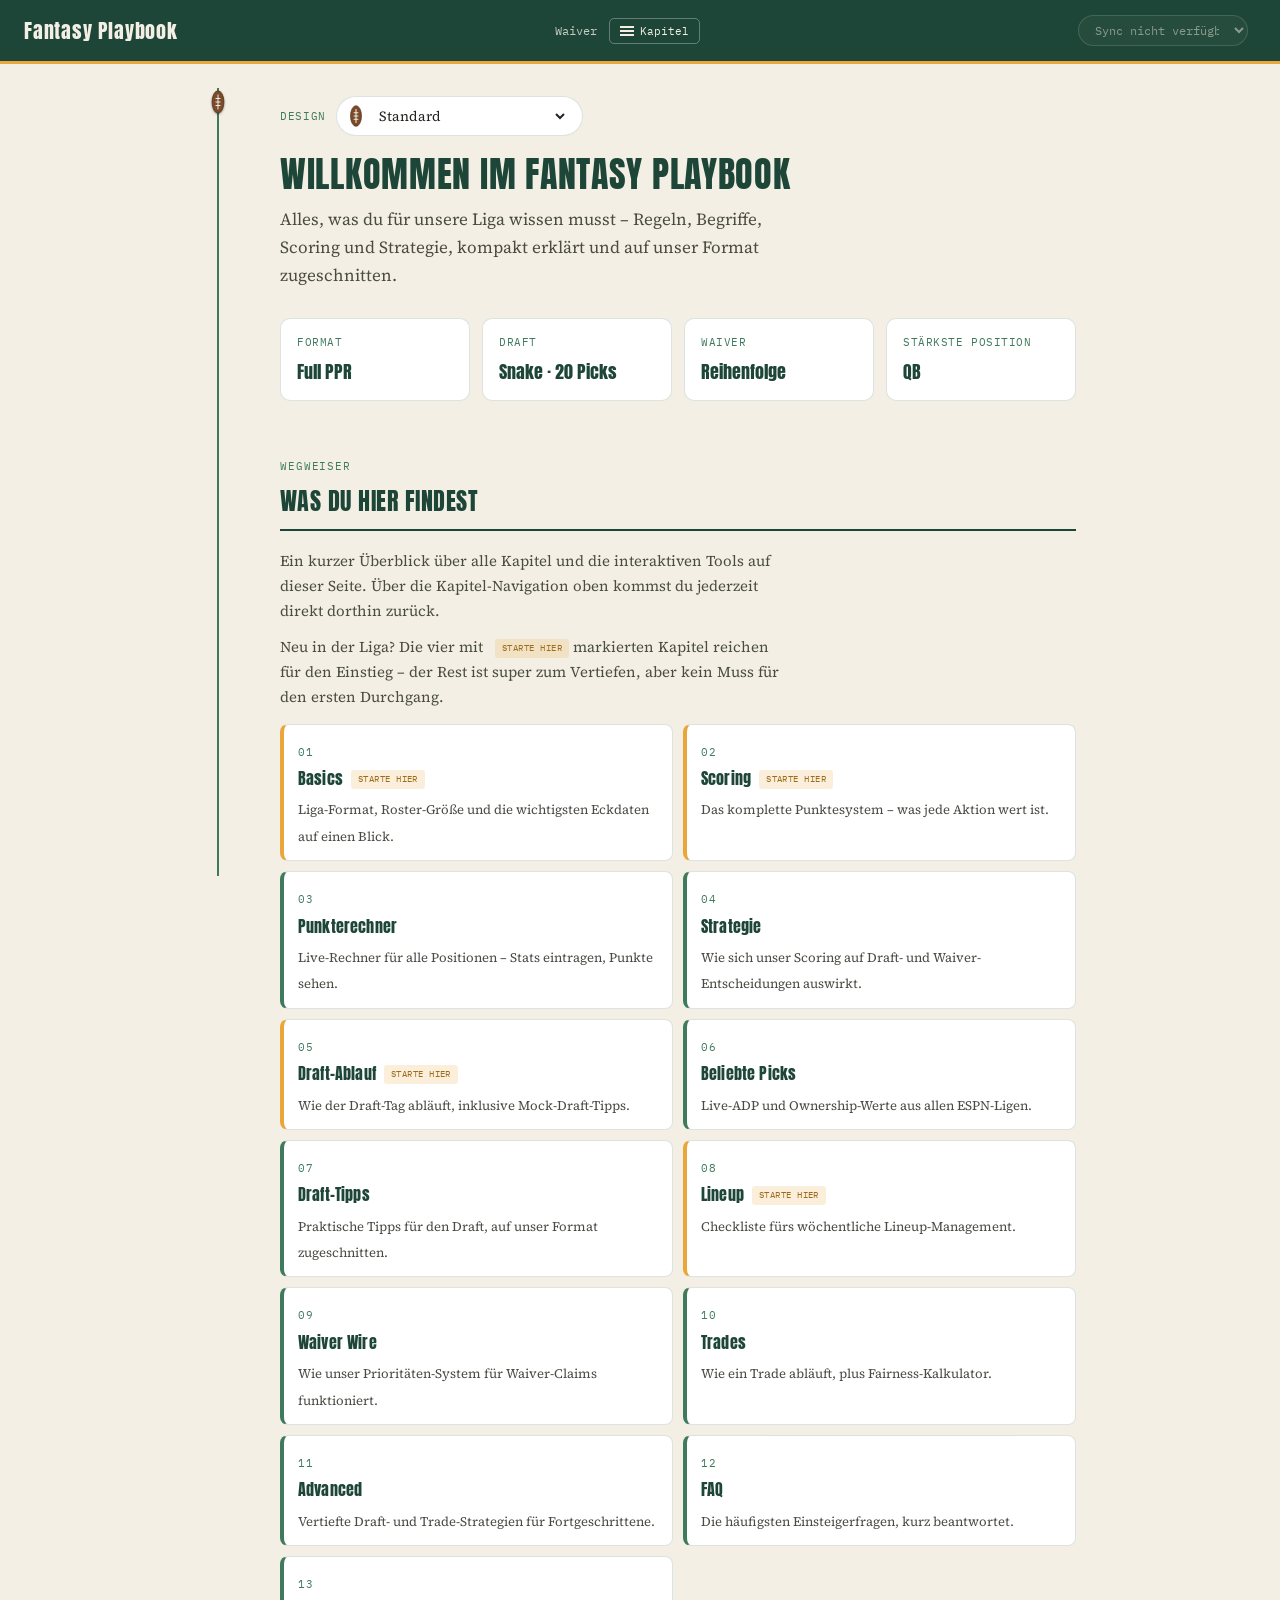
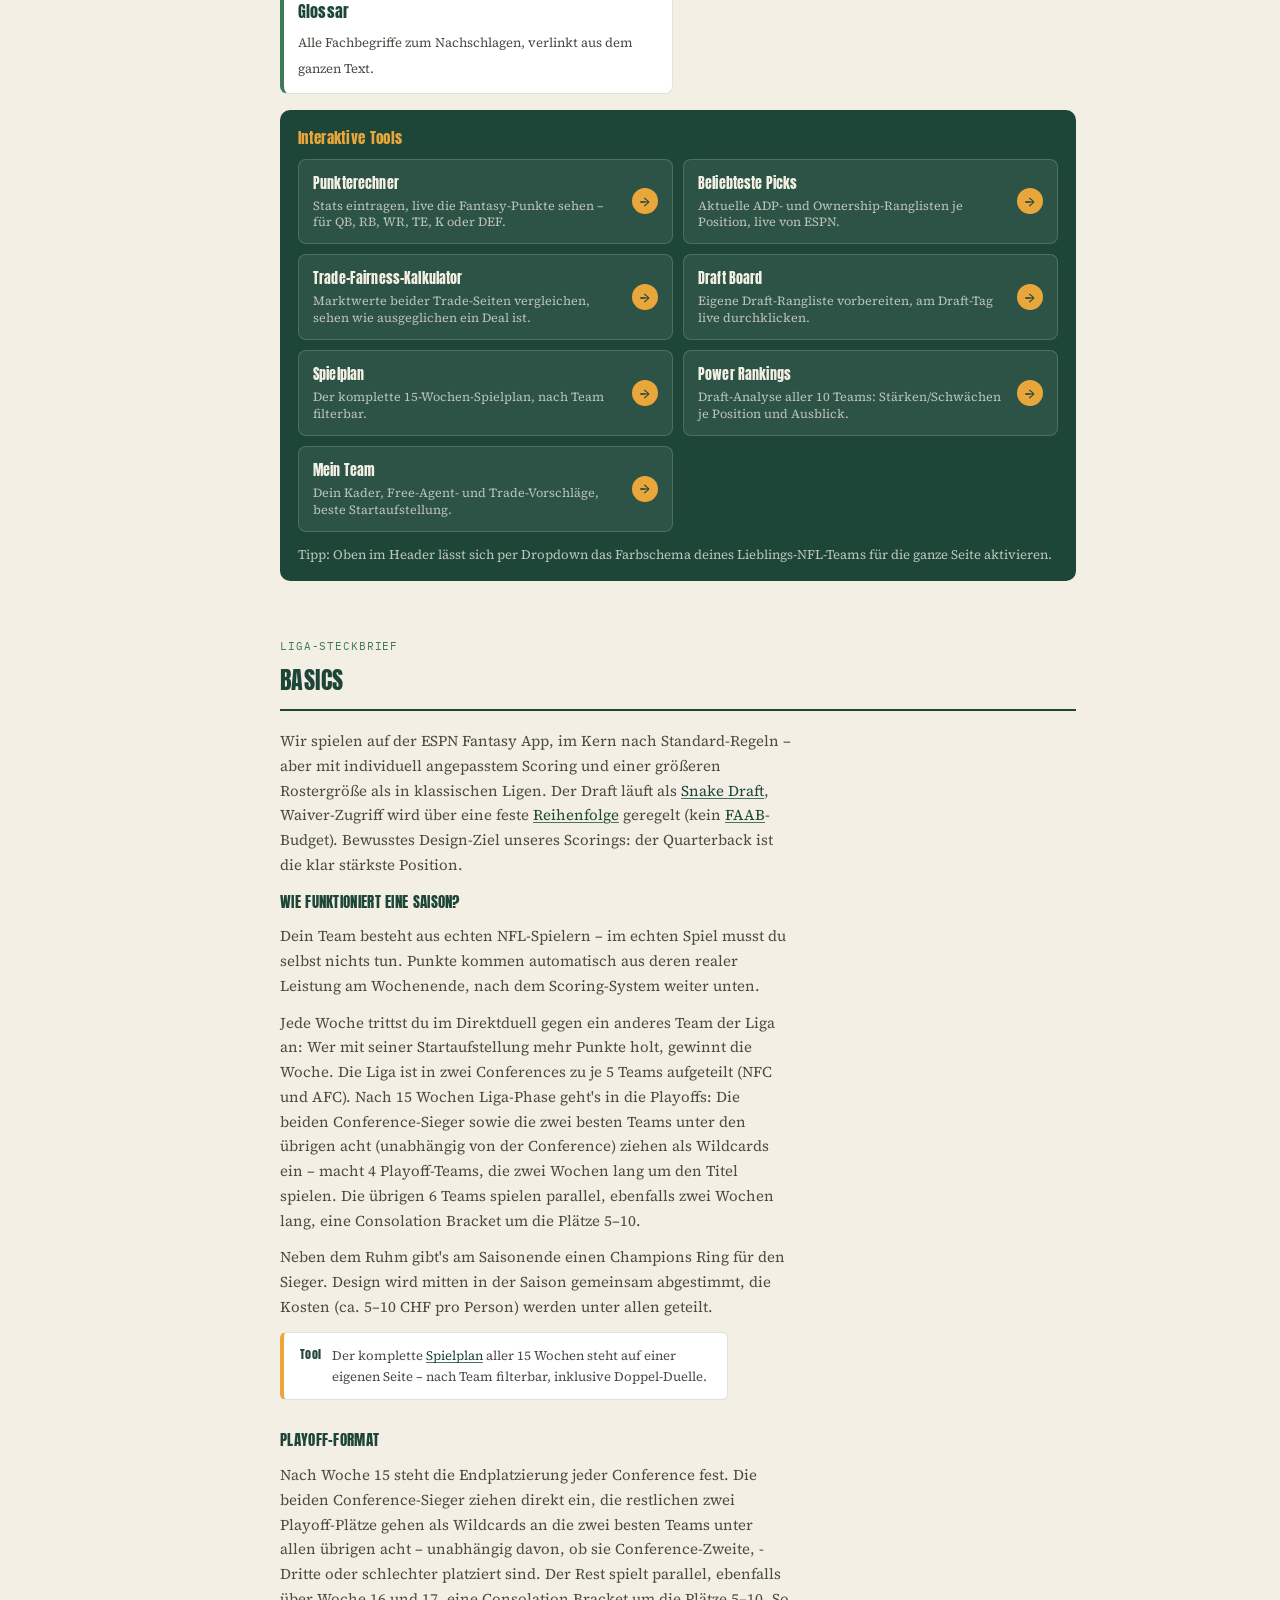
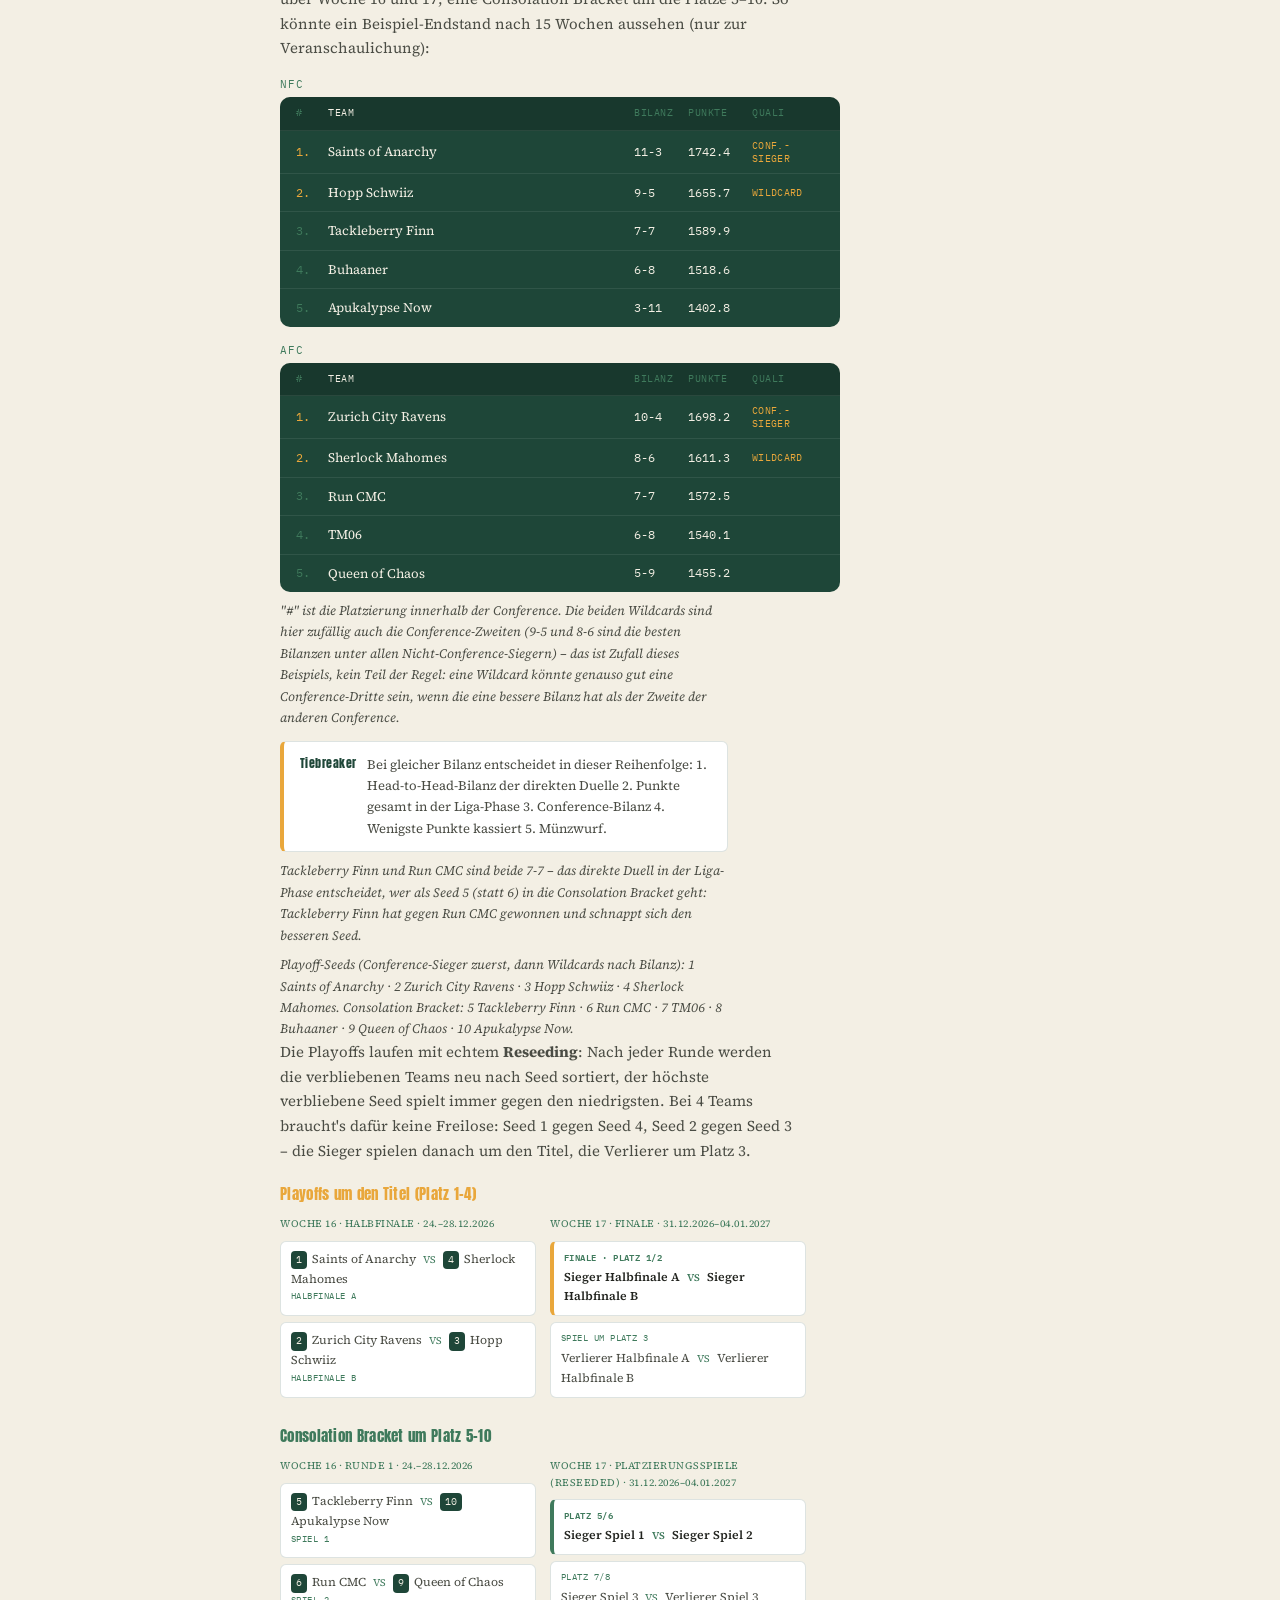
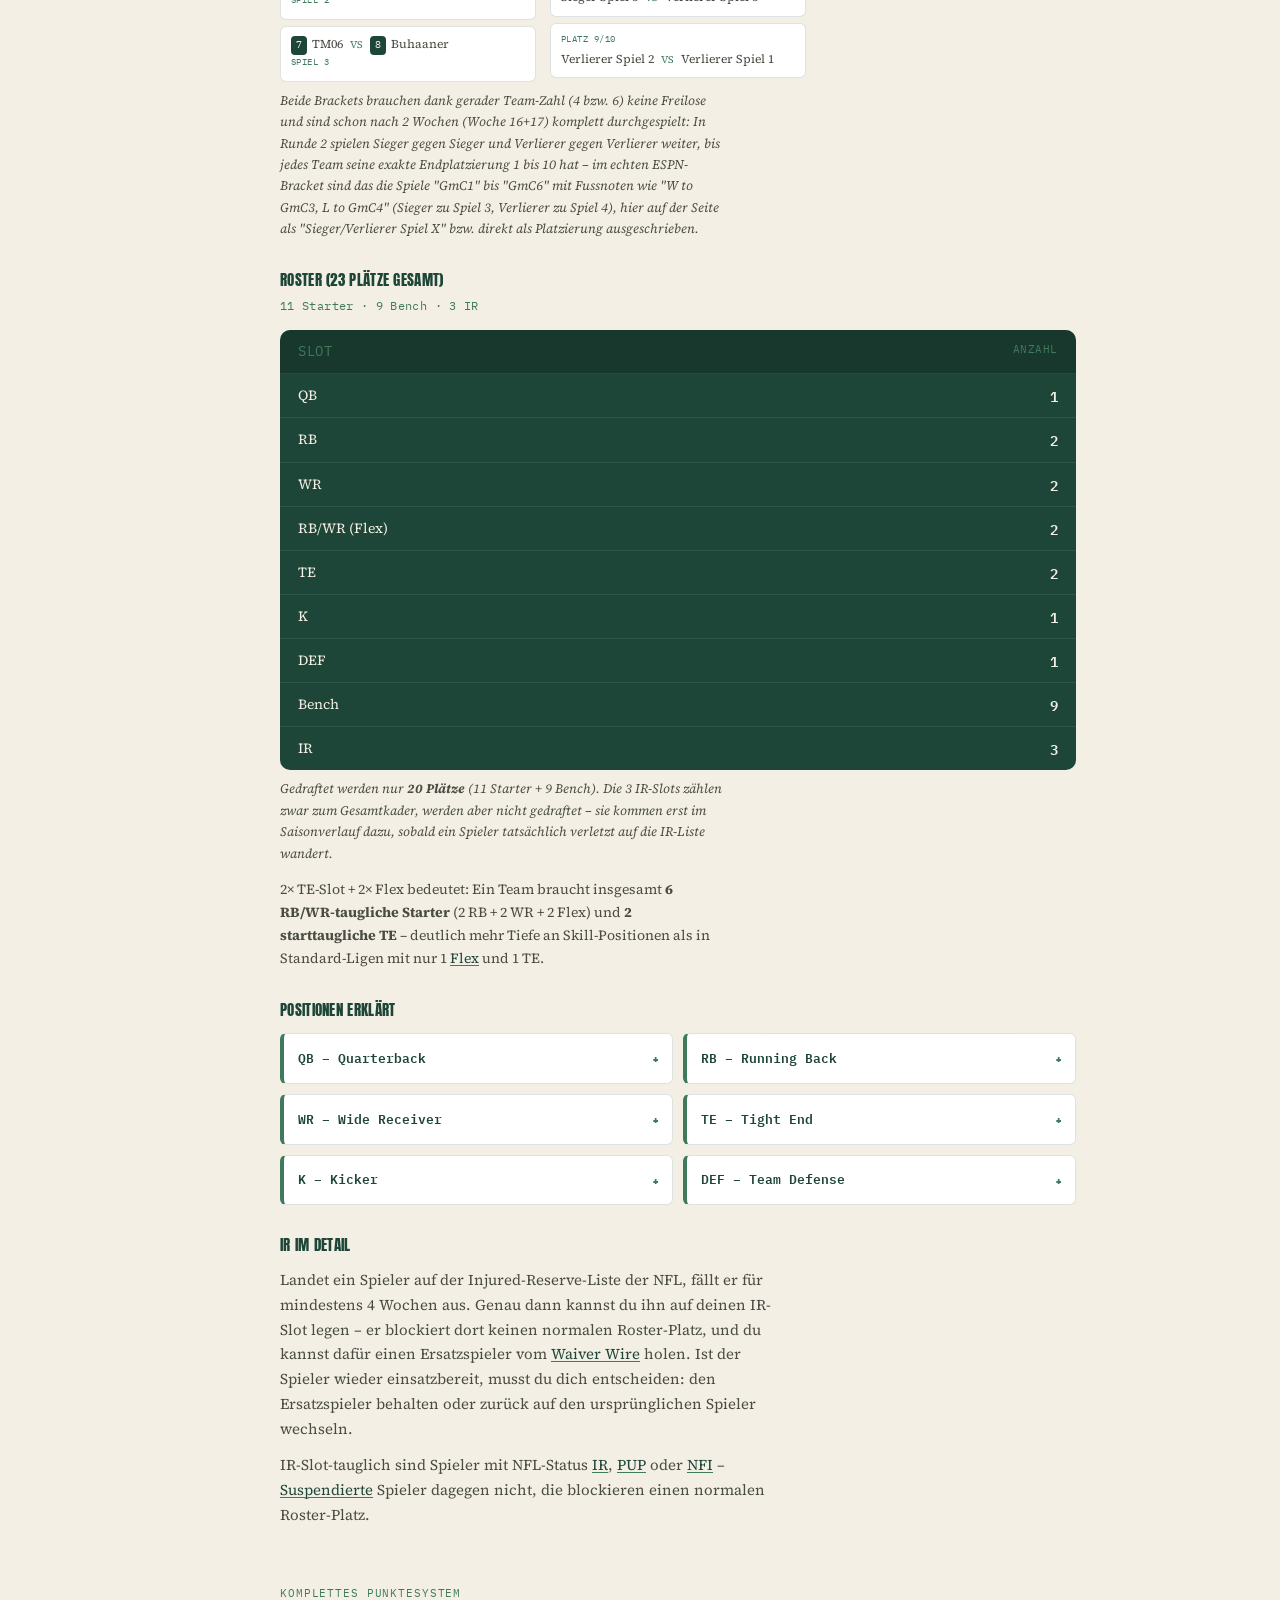
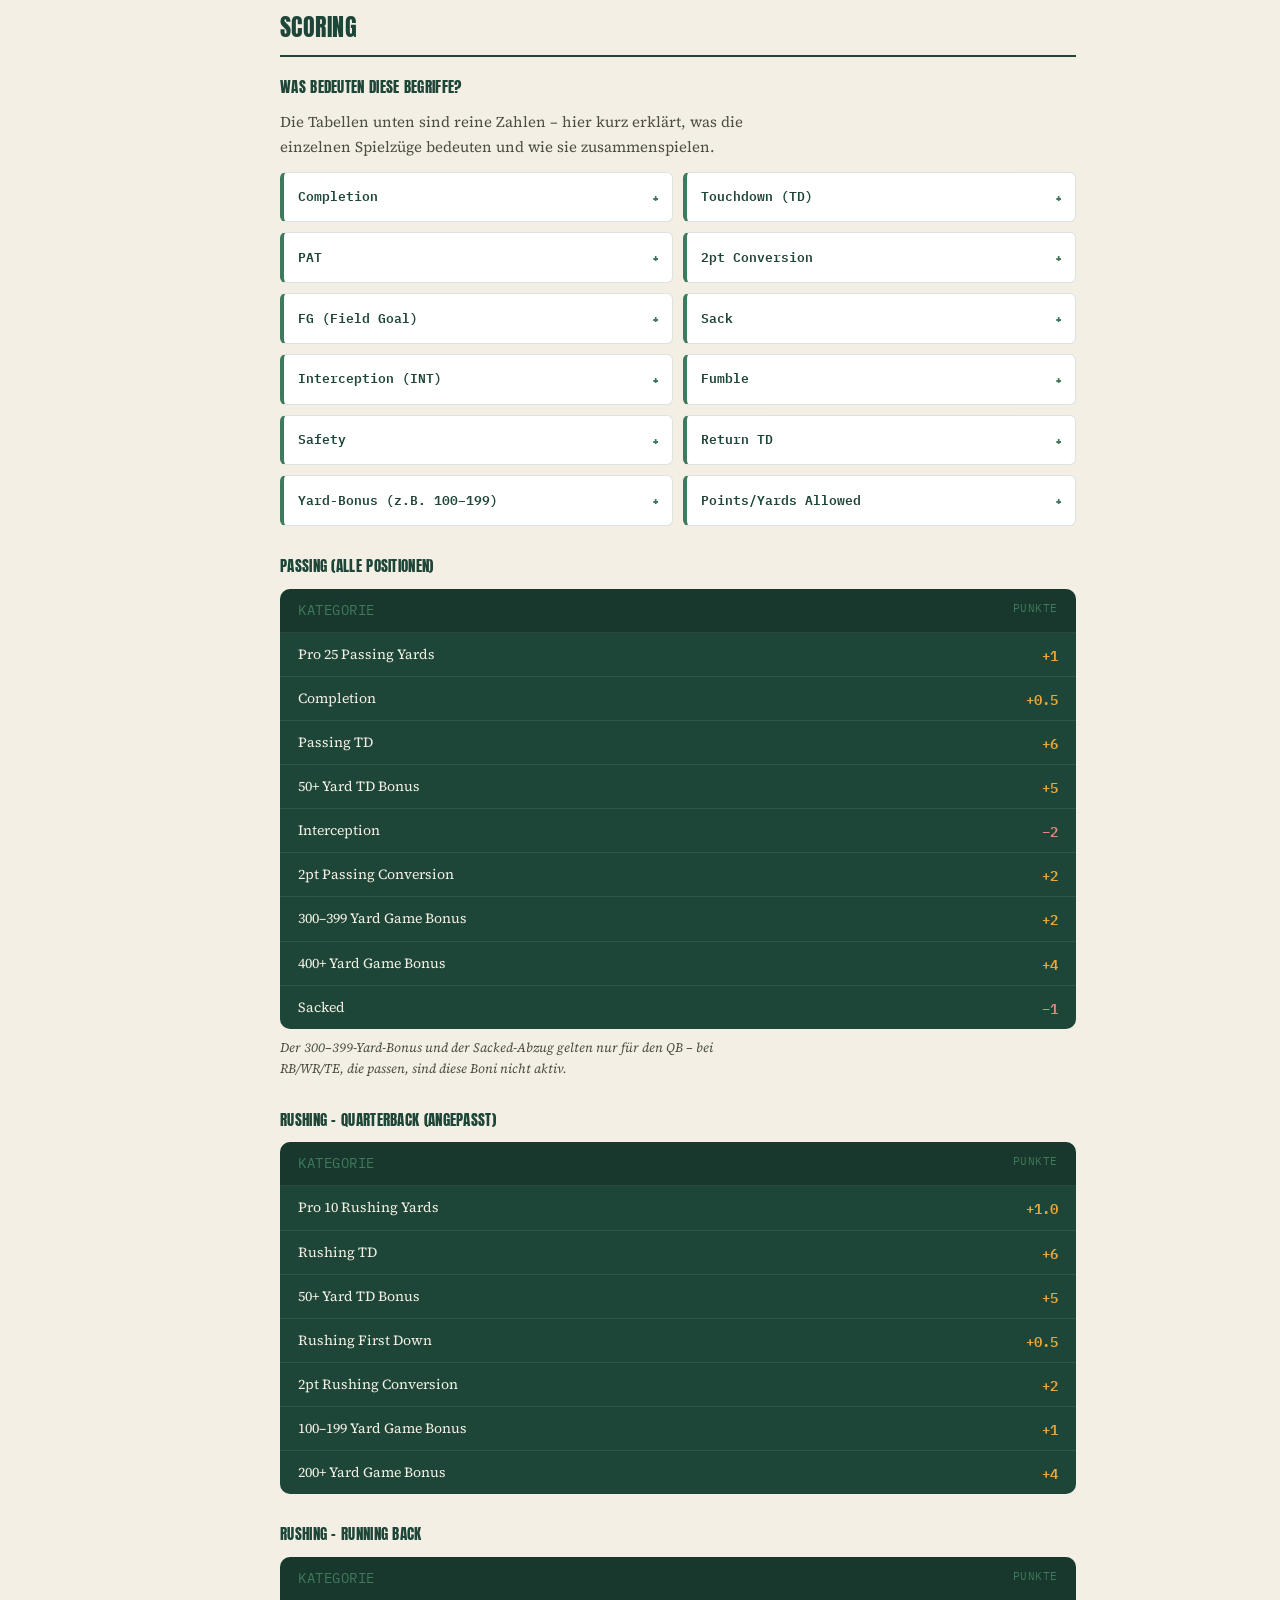
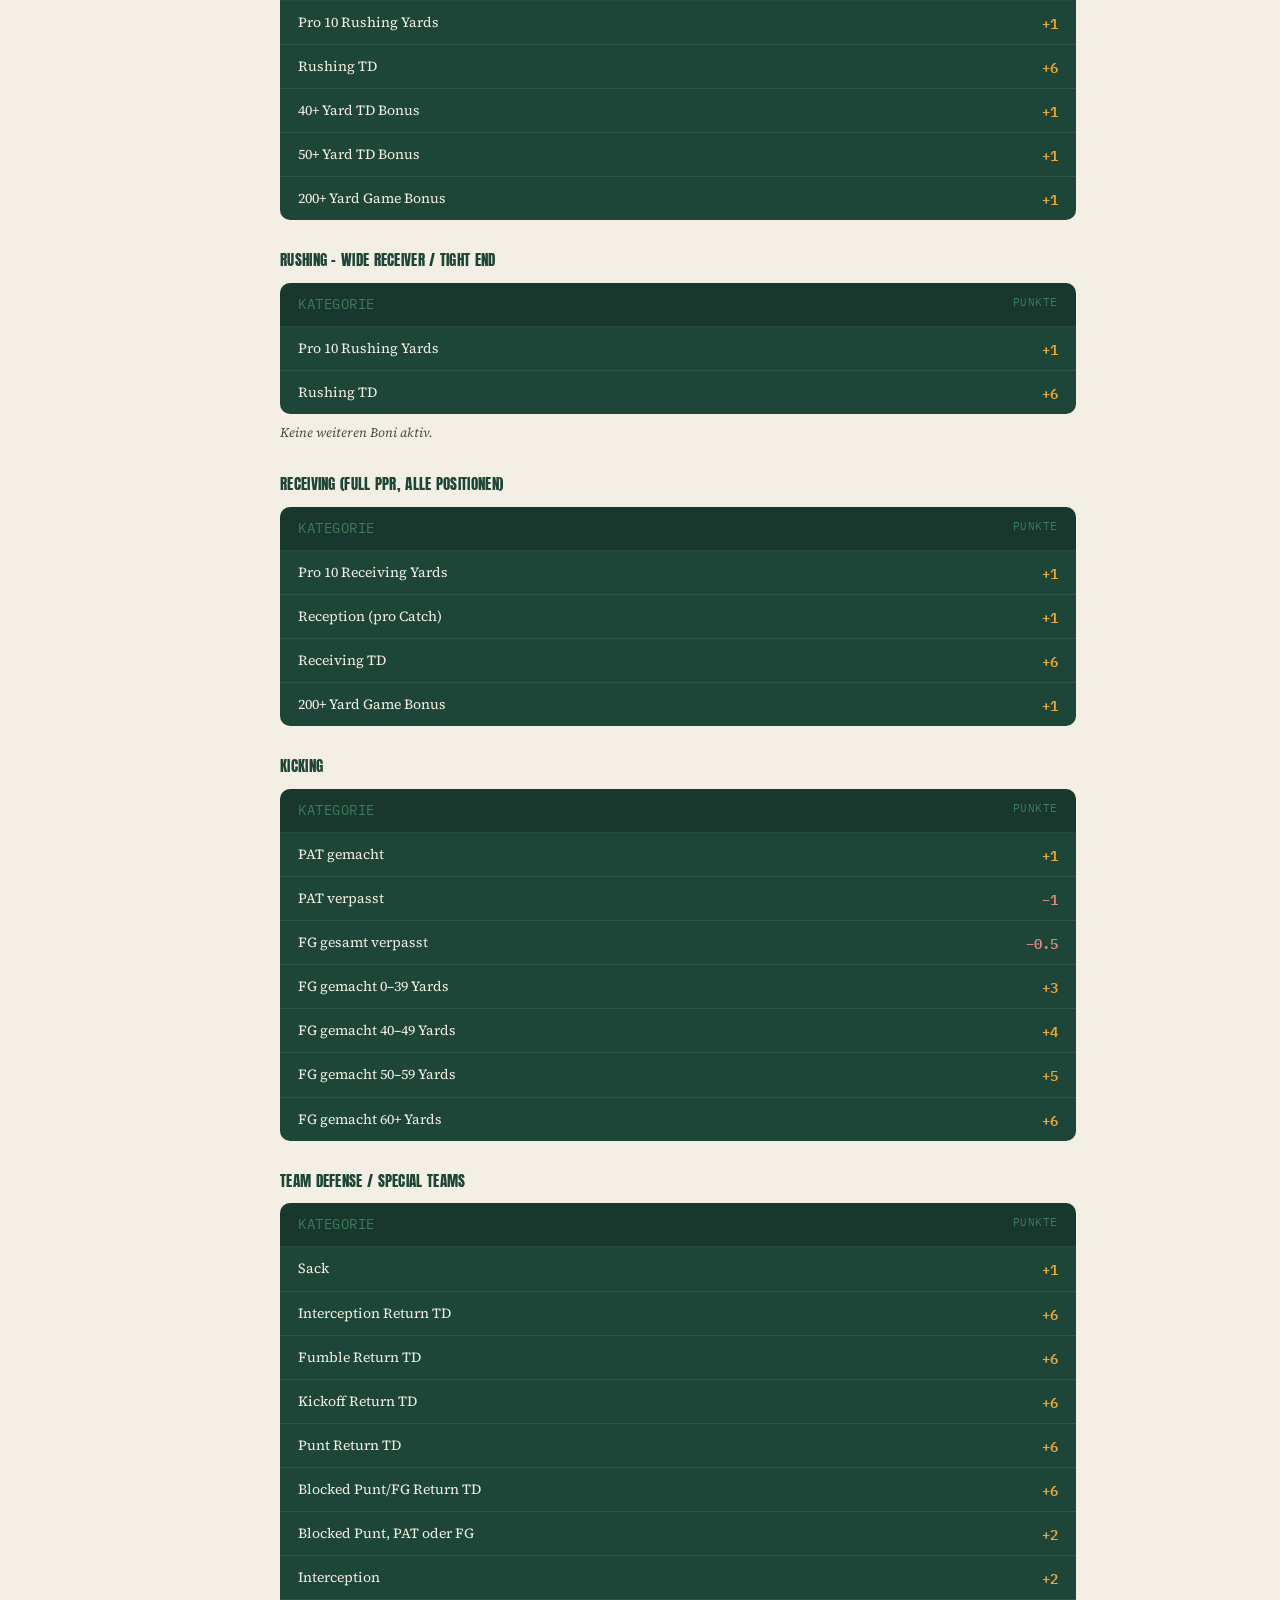
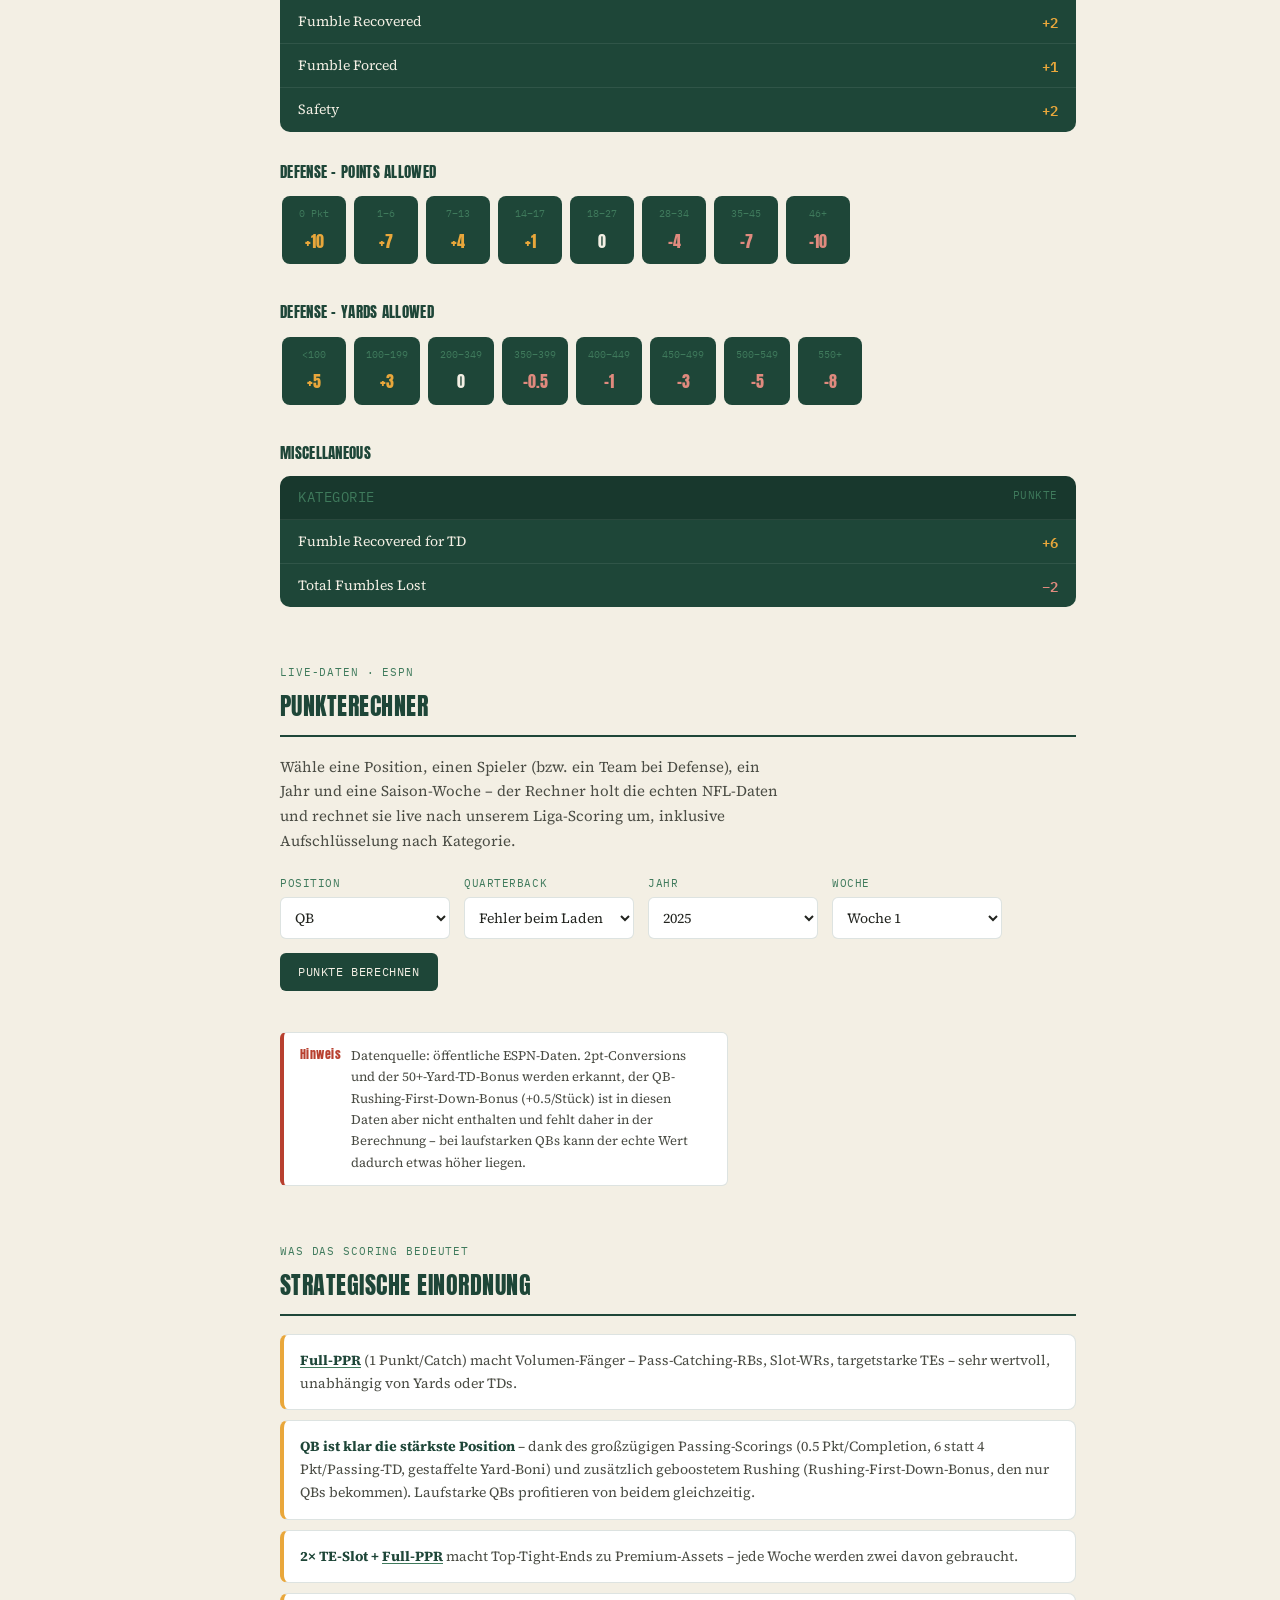
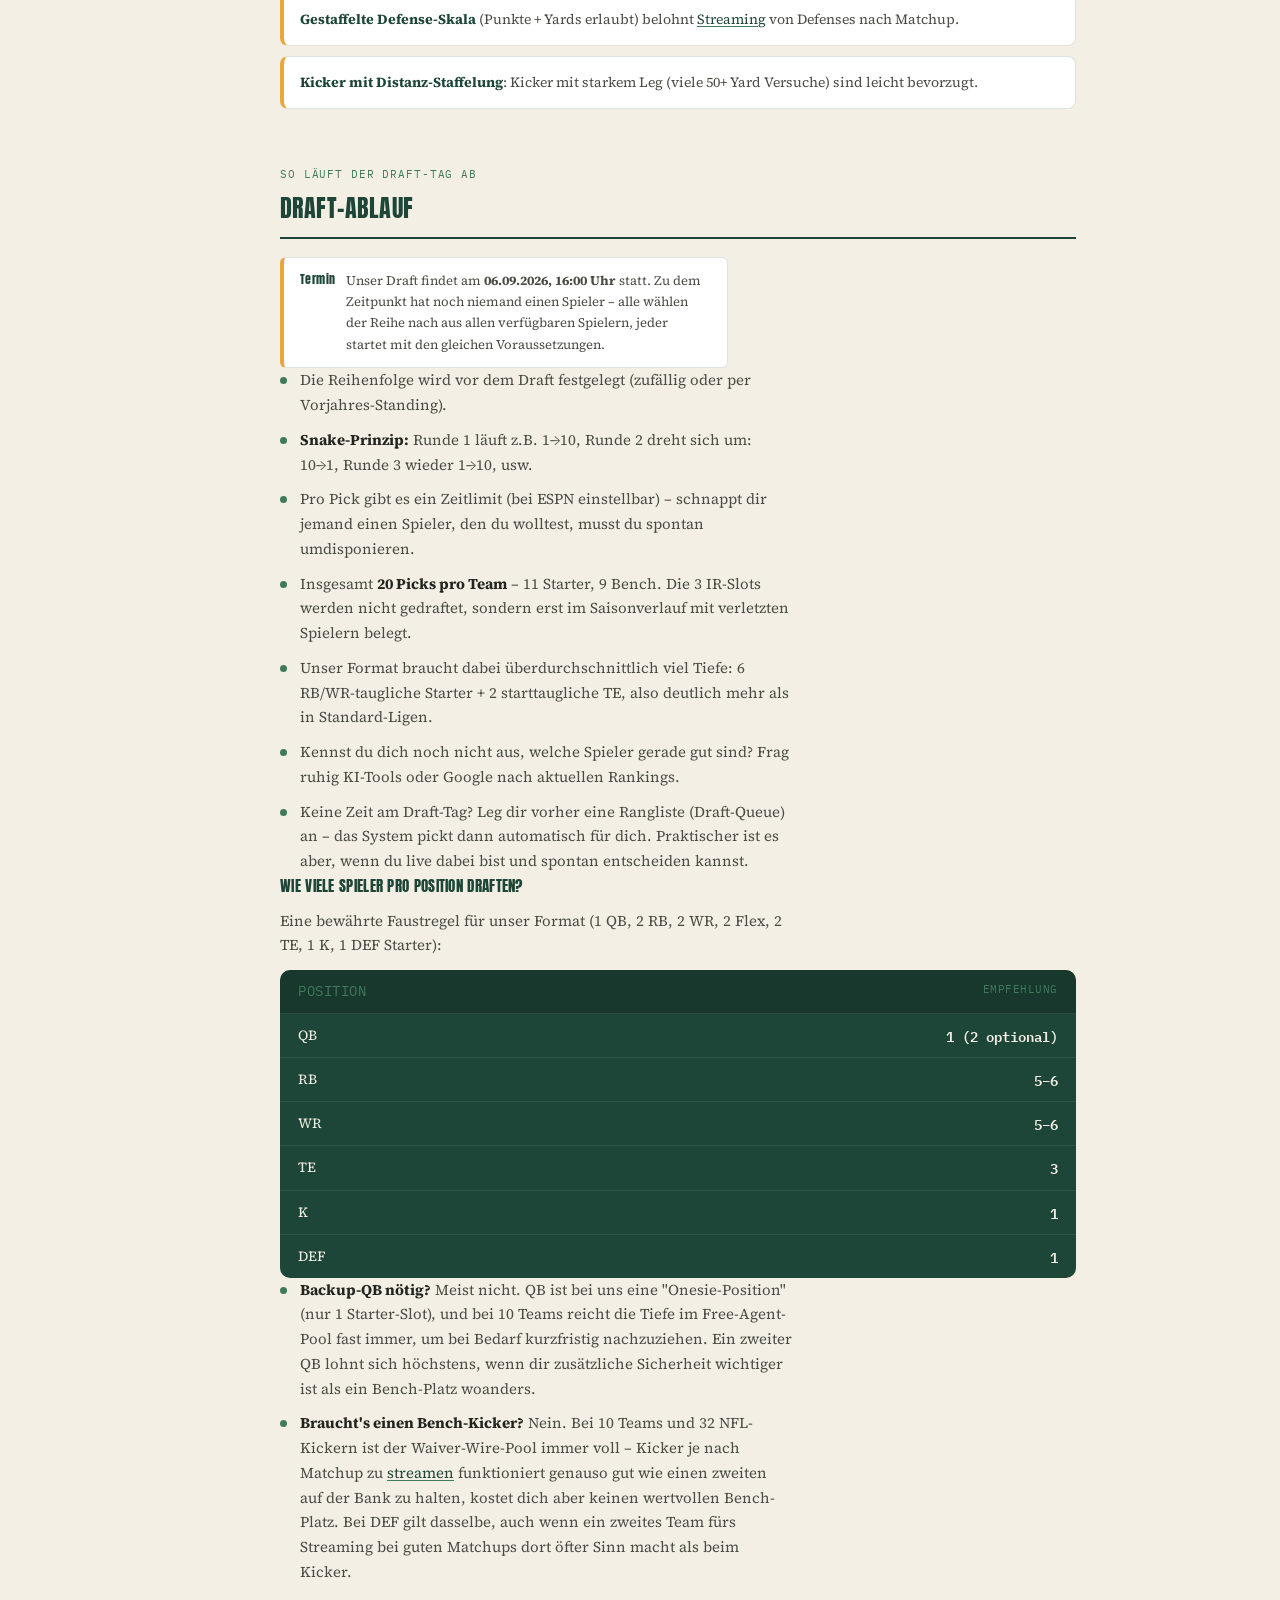
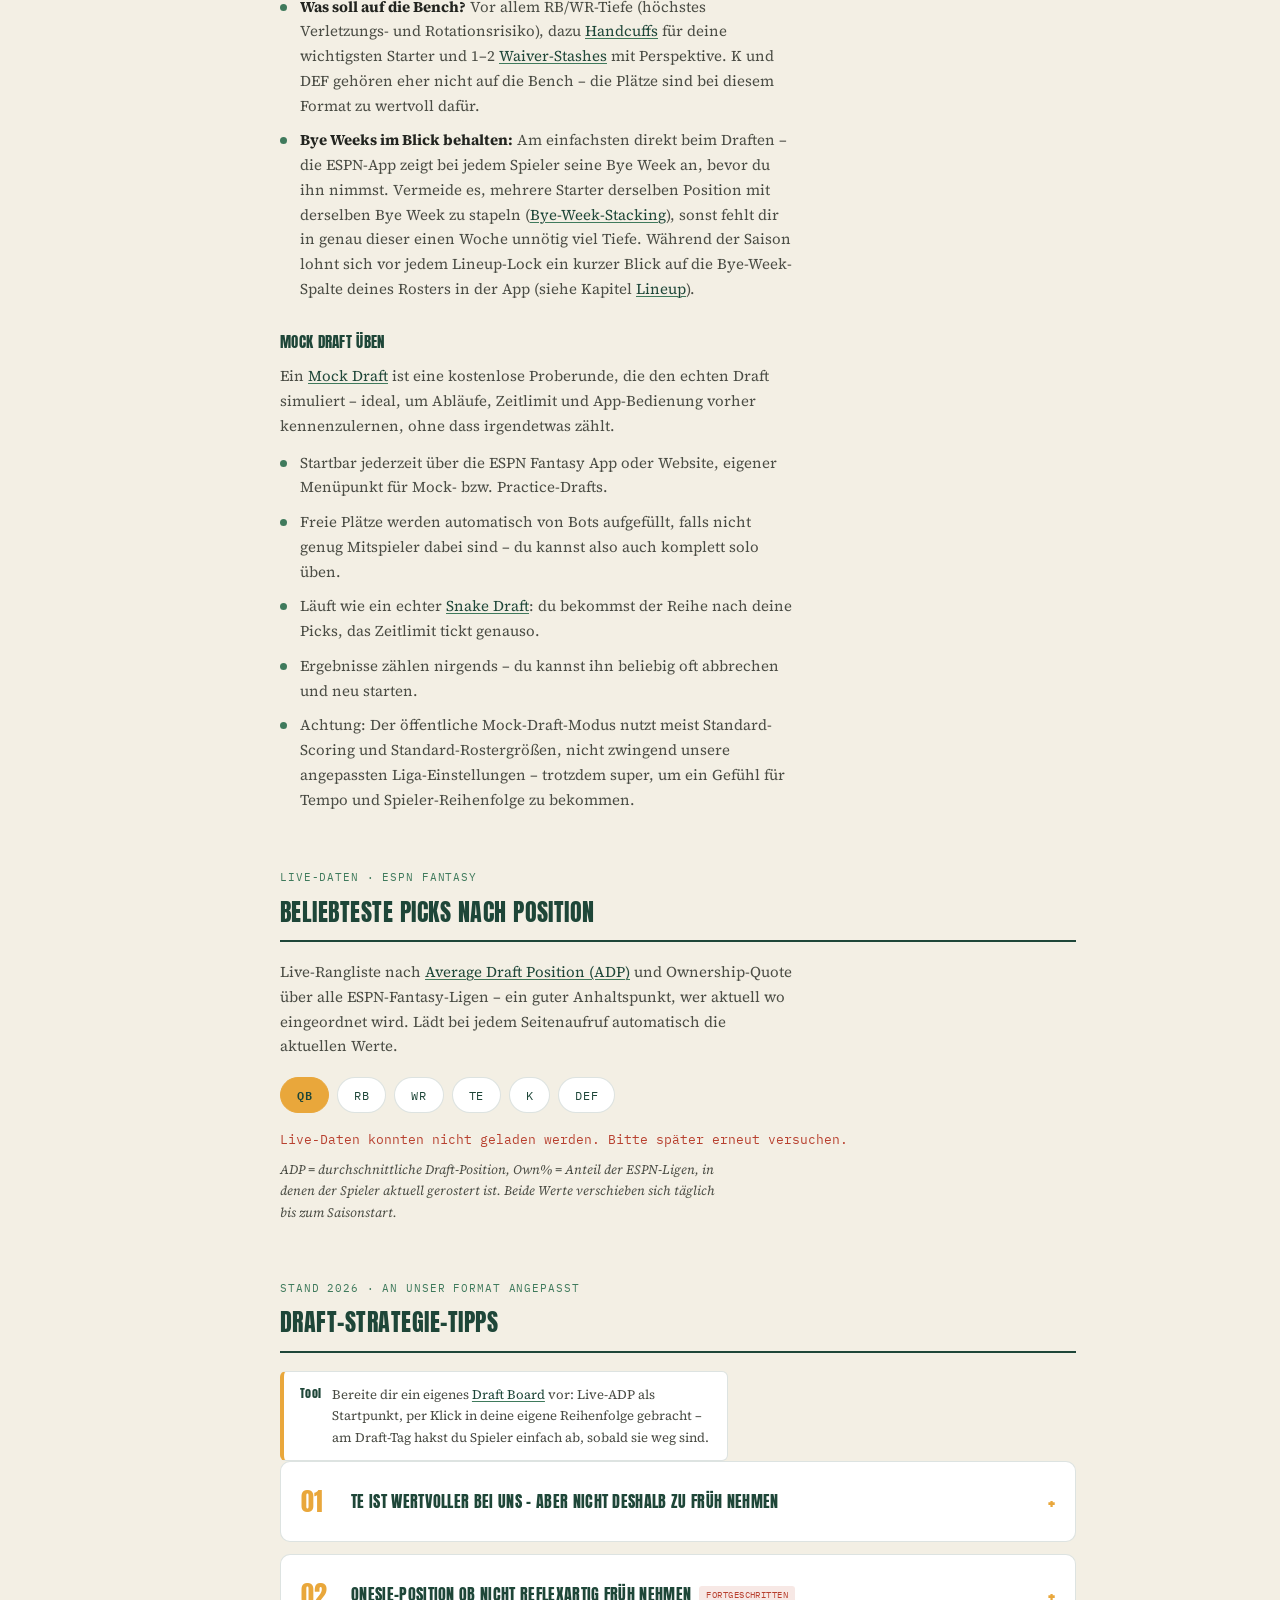
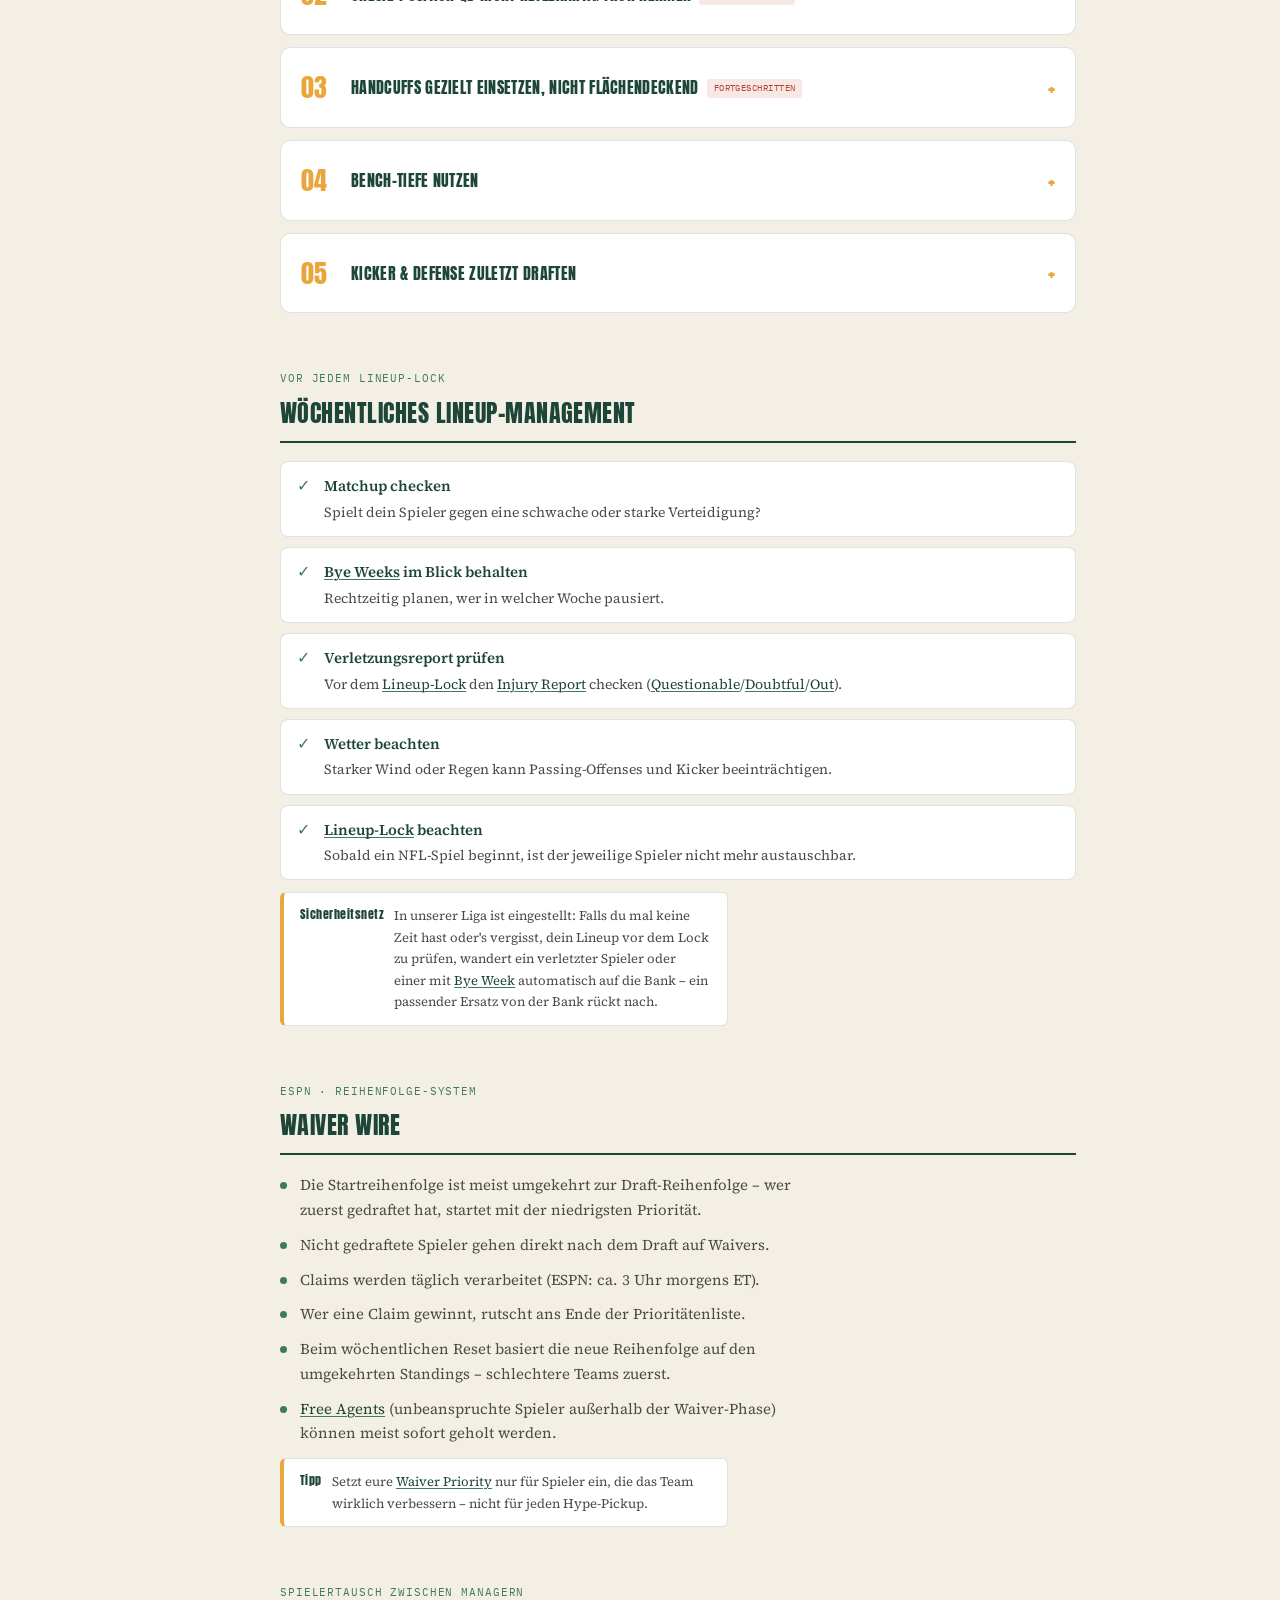
==== index.html @ bf7b509a "Cache-Busting für theme.css/shared.js + Kapitel-Header-Umbruch auf der Startseite gefixt 1. Cache-Bu" ====
<!DOCTYPE html>
<html lang="de">
<head>
<meta charset="UTF-8">
<meta name="viewport" content="width=device-width, initial-scale=1.0">
<title>Fantasy Playbook</title>
<meta name="description" content="FAQ &amp; Strategie-Guide für unsere ESPN NFL Fantasy Football Liga.">
<meta property="og:type" content="website">
<meta property="og:url" content="https://radosantar.github.io/draft-room/">
<meta property="og:title" content="Fantasy Playbook">
<meta property="og:description" content="Alles für unsere ESPN Fantasy Football Liga – Regeln, Scoring, Strategie &amp; Live-Tools, kompakt erklärt.">
<meta property="og:image" content="https://radosantar.github.io/draft-room/og-image.png">
<meta property="og:image:width" content="1200">
<meta property="og:image:height" content="630">
<meta name="twitter:card" content="summary_large_image">
<meta name="twitter:title" content="Fantasy Playbook">
<meta name="twitter:description" content="Alles für unsere ESPN Fantasy Football Liga – Regeln, Scoring, Strategie &amp; Live-Tools, kompakt erklärt.">
<meta name="twitter:image" content="https://radosantar.github.io/draft-room/og-image.png">
<link rel="icon" type="image/svg+xml" href="data:image/svg+xml,%3Csvg xmlns='http://www.w3.org/2000/svg' viewBox='0 0 24 34'%3E%3Cellipse cx='12' cy='17' rx='8.5' ry='16' fill='%237A4A2B' stroke='%234E2E19' stroke-width='1'/%3E%3Cline x1='12' y1='7' x2='12' y2='27' stroke='%23F3EFE4' stroke-width='1.6' stroke-linecap='round'/%3E%3Cline x1='9' y1='12' x2='15' y2='12' stroke='%23F3EFE4' stroke-width='1.6' stroke-linecap='round'/%3E%3Cline x1='9' y1='17' x2='15' y2='17' stroke='%23F3EFE4' stroke-width='1.6' stroke-linecap='round'/%3E%3Cline x1='9' y1='22' x2='15' y2='22' stroke='%23F3EFE4' stroke-width='1.6' stroke-linecap='round'/%3E%3C/svg%3E">
<link rel="manifest" href="manifest.json">
<meta name="theme-color" content="#1E4638">
<link rel="apple-touch-icon" href="icons/apple-touch-icon.png">
<meta name="apple-mobile-web-app-capable" content="yes">
<meta name="apple-mobile-web-app-status-bar-style" content="black-translucent">
<meta name="apple-mobile-web-app-title" content="Fantasy Playbook">
<link rel="preconnect" href="https://fonts.googleapis.com">
<link rel="preconnect" href="https://fonts.gstatic.com" crossorigin>
<link href="https://fonts.googleapis.com/css2?family=Anton&family=Source+Serif+4:opsz,wght@8..60,400;8..60,600;8..60,700&family=IBM+Plex+Mono:wght@500;600&display=swap" rel="stylesheet">
<link rel="stylesheet" href="theme.css?v=20260915">
<script src="https://cdn.jsdelivr.net/npm/@supabase/supabase-js@2"></script>
<script src="sync.js"></script>
<script src="shared.js?v=20260915"></script>
<script data-goatcounter="https://radosantar.goatcounter.com/count" async src="//gc.zgo.at/count.js"></script>
<style>
  *{box-sizing:border-box;margin:0;padding:0;}
  html{scroll-behavior:smooth;}
  body{
    background:var(--chalk);
    color:var(--ink);
    font-family:'Source Serif 4', Georgia, serif;
    line-height:1.65;
    transition:background-color .3s ease, color .3s ease;
  }
  h1,h2,h3,.display{
    font-family:'Anton', sans-serif;
    font-weight:400;
    letter-spacing:0.02em;
    text-transform:uppercase;
    color:var(--turf);
    text-wrap:balance;
  }
  .mono{font-family:'IBM Plex Mono', monospace;}
  a{color:inherit;}

  /* Header */
  header.topbar{
    background:var(--turf);
    color:var(--chalk);
    padding:14px 24px;
    display:flex;
    align-items:center;
    justify-content:space-between;
    position:sticky;
    top:0;
    z-index:20;
    border-bottom:3px solid var(--amber);
  }
  header.topbar .title{
    font-family:'Anton', sans-serif;
    font-size:20px;
    letter-spacing:0.04em;
    white-space:nowrap;
  }
  .title-group{
    display:flex;
    align-items:center;
    gap:10px;
  }
  header.topbar .sub{
    font-family:'IBM Plex Mono', monospace;
    font-size:12px;
    color:var(--hash);
    background:rgba(255,255,255,0.06);
    padding:4px 10px;
    border-radius:3px;
  }
  header.topbar .row{
    display:flex;
    flex-wrap:wrap;
    justify-content:space-between;
    align-items:center;
    gap:8px 14px;
    width:100%;
  }
  .chapter-nav{
    display:flex;
    align-items:center;
    gap:12px;
  }
  /* Am Desktop transparent (Kinder verhalten sich wie direkte .row-Kinder, exakt wie vorher) -
     nur am Handy wird daraus ein eigener nowrap-Block, siehe @media unten. */
  .header-top-row{display:contents;}
  .chapter-label{
    font-size:12px;
    color:var(--chalk);
    opacity:.8;
  }
  .menu-btn{
    display:flex;
    align-items:center;
    gap:6px;
    background:none;
    border:1px solid rgba(255,255,255,0.3);
    border-radius:5px;
    color:var(--chalk);
    font-family:'IBM Plex Mono', monospace;
    font-size:11px;
    padding:5px 10px;
    cursor:pointer;
  }
  .menu-btn .bar{
    display:block;
    width:14px;
    height:2px;
    background:var(--chalk);
    position:relative;
  }
  .menu-btn .bar::before,.menu-btn .bar::after{
    content:'';
    position:absolute;
    left:0;
    width:14px;
    height:2px;
    background:var(--chalk);
  }
  .menu-btn .bar::before{top:-4px;}
  .menu-btn .bar::after{top:4px;}

  /* Layout with yard-line nav */
  .layout{
    display:grid;
    grid-template-columns:76px 1fr;
    max-width:920px;
    margin:0 auto;
  }
  nav.yardline{
    position:sticky;
    top:64px;
    height:calc(100vh - 64px);
    display:flex;
    flex-direction:column;
    align-items:center;
    padding-top:24px;
    padding-bottom:24px;
  }
  nav.yardline .line{
    position:relative;
    width:2px;
    background:var(--hash);
    flex:1;
  }
  nav.yardline .ball{
    position:absolute;
    left:50%;
    transform:translate(-50%,-50%);
    top:calc(2% + 14px);
    z-index:2;
    filter:drop-shadow(0 1px 1px rgba(0,0,0,0.35));
  }

  main{padding:32px 24px 96px;min-width:0;}

  /* Hero */
  .hero h1{font-size:36px;line-height:1.15;margin-bottom:10px;}
  .hero p.lead{font-size:17px;color:var(--ink-soft);max-width:56ch;margin-bottom:22px;}

  .snapshot{
    display:grid;
    grid-template-columns:repeat(auto-fit,minmax(140px,1fr));
    gap:12px;
    margin:28px 0 48px;
  }
  .snap-card{
    background:var(--card);
    border:1px solid var(--card-border);
    border-radius:10px;
    padding:14px 16px;
  }
  .snap-card .label{
    font-family:'IBM Plex Mono', monospace;
    font-size:11px;
    text-transform:uppercase;
    letter-spacing:0.05em;
    color:var(--hash);
    margin-bottom:6px;
  }
  .snap-card .value{
    font-family:'Anton', sans-serif;
    font-size:18px;
    color:var(--turf);
  }

  section{margin-bottom:56px;scroll-margin-top:110px;}
  section > h2{font-size:24px;margin-bottom:18px;padding-bottom:8px;border-bottom:2px solid var(--turf);}
  section > .kicker{
    font-family:'IBM Plex Mono', monospace;
    font-size:11px;
    letter-spacing:.08em;
    text-transform:uppercase;
    color:var(--hash);
    margin-bottom:6px;
  }
  h3.sub-head{
    font-size:15px;
    color:var(--turf);
    margin:28px 0 10px;
  }
  h3.sub-head:first-of-type{margin-top:0;}
  p.copy{font-size:15px;color:var(--ink-soft);margin-bottom:12px;max-width:64ch;}
  p.copy:last-child{margin-bottom:0;}

  /* Glossary cards */
  .glossary{display:grid;grid-template-columns:1fr 1fr;gap:10px;align-items:start;}
  .term-card{
    background:var(--card);
    border:1px solid var(--card-border);
    border-left:4px solid var(--hash);
    border-radius:6px;
    padding:12px 14px;
    overflow:hidden;
    scroll-margin-top:100px;
    transition:box-shadow .3s ease, border-left-color .3s ease;
  }
  .term-card.jump-highlight{
    border-left-color:var(--amber);
    box-shadow:0 0 0 2px rgba(233,167,59,0.35);
  }
  .gloss-link{
    color:var(--turf);
    text-decoration:underline;
    text-decoration-color:var(--hash);
    text-decoration-thickness:1px;
    text-underline-offset:2px;
    cursor:pointer;
  }
  .gloss-link:hover{text-decoration-color:var(--amber);}

  /* Overview / table of contents */
  .toc-grid{display:grid;grid-template-columns:1fr 1fr;gap:10px;margin-top:14px;}
  .toc-card{
    display:block;
    background:var(--card);
    border:1px solid var(--card-border);
    border-left:4px solid var(--hash);
    border-radius:8px;
    padding:12px 14px;
    text-decoration:none;
    transition:border-left-color .2s ease, transform .2s ease;
  }
  .toc-card:hover{border-left-color:var(--amber);transform:translateX(2px);}
  .toc-card.essential{border-left-color:var(--amber);}
  .toc-card .toc-num{
    font-family:'IBM Plex Mono', monospace;
    font-size:11px;
    color:var(--hash);
    letter-spacing:.06em;
  }
  .toc-card .toc-title{
    display:block;
    font-family:'Anton', sans-serif;
    font-size:16px;
    letter-spacing:.01em;
    color:var(--turf);
    margin:2px 0 4px;
  }
  .toc-card .toc-desc{font-size:13px;color:var(--ink-soft);}
  .tools-callout{
    background:var(--turf);
    border-radius:10px;
    padding:16px 18px;
    margin-top:16px;
    color:var(--chalk);
  }
  .tools-callout .tools-title{
    font-family:'Anton', sans-serif;
    font-size:15px;
    letter-spacing:.02em;
    color:var(--amber);
    margin-bottom:8px;
  }
  .tool-grid{display:grid;grid-template-columns:1fr 1fr;gap:10px;margin-top:4px;}
  .tool-card{
    display:flex;
    align-items:center;
    gap:10px;
    background:rgba(255,255,255,0.07);
    border:1px solid rgba(255,255,255,0.16);
    border-radius:8px;
    padding:12px 14px;
    text-decoration:none;
    color:var(--chalk);
    transition:background .15s ease, border-color .15s ease, transform .15s ease;
  }
  .tool-card:hover, .tool-card:focus-visible{background:rgba(255,255,255,0.13);border-color:var(--amber);}
  .tool-card:active{background:rgba(255,255,255,0.18);transform:scale(0.98);}
  .tool-card .tool-body{flex:1;min-width:0;}
  .tool-card .tool-title{
    display:block;
    font-family:'Anton', sans-serif;
    font-size:14px;
    letter-spacing:.01em;
    color:var(--chalk);
    margin-bottom:3px;
  }
  .tool-card .tool-desc{display:block;font-size:12.5px;color:var(--chalk);opacity:.72;line-height:1.35;}
  .tool-card .tool-arrow{
    flex-shrink:0;
    width:26px;
    height:26px;
    border-radius:50%;
    background:var(--amber);
    color:var(--turf);
    display:flex;
    align-items:center;
    justify-content:center;
    font-size:14px;
    font-weight:700;
  }
  .tools-note{font-size:13px;color:var(--chalk);opacity:.75;margin-top:12px;}
  @media (max-width:640px){
    .toc-grid{grid-template-columns:1fr;}
    .tool-grid{grid-template-columns:1fr;}
  }

  .term-card summary{
    display:flex;
    align-items:center;
    justify-content:space-between;
    gap:8px;
    cursor:pointer;
    list-style:none;
  }
  .term-card summary::-webkit-details-marker{display:none;}
  .term-card .term{
    font-family:'IBM Plex Mono', monospace;
    font-weight:600;
    font-size:13px;
    color:var(--turf);
  }
  .term-card .caret{
    font-family:'Anton', sans-serif;
    color:var(--hash);
    font-size:15px;
    flex:0 0 auto;
    display:inline-block;
    transition:transform .25s ease;
  }
  .term-card.is-open .caret{transform:rotate(45deg);}
  .term-card .def{font-size:14px;color:var(--ink-soft);margin:8px 0 0;}
  .glossary-category{
    grid-column:1 / -1;
    font-family:'IBM Plex Mono', monospace;
    font-size:11px;
    text-transform:uppercase;
    letter-spacing:.06em;
    color:var(--hash);
    margin:18px 0 2px;
    padding-bottom:4px;
    border-bottom:1px solid var(--card-border);
  }
  .glossary-category:first-child{margin-top:0;}

  /* Scoreboard table */
  .scoreboard{
    background:var(--turf);
    border-radius:10px;
    overflow:hidden;
    color:var(--chalk);
  }
  .scoreboard + .scoreboard{margin-top:14px;}
  .scoreboard .row{
    display:flex;
    justify-content:space-between;
    gap:12px;
    padding:10px 18px;
    font-family:'IBM Plex Mono', monospace;
    font-size:14px;
    border-bottom:1px solid rgba(255,255,255,0.08);
  }
  .scoreboard .row:last-child{border-bottom:none;}
  .scoreboard .row.head{
    background:rgba(0,0,0,0.2);
    font-size:11px;
    text-transform:uppercase;
    letter-spacing:0.05em;
    color:var(--hash);
  }
  .scoreboard .row span:first-child{font-family:'Source Serif 4', serif;font-size:14px;}
  .scoreboard .row.head span:first-child{font-family:'IBM Plex Mono', monospace;}
  .val{font-variant-numeric:tabular-nums;font-weight:600;}
  .val.pos{color:var(--amber);}
  .val.neg{color:var(--endzone-soft);}

  .note-text{font-size:13px;color:var(--ink-soft);font-style:italic;margin-top:8px;max-width:64ch;}

  /* Example standings table (playoff format) */
  .standings-div-label{font-size:11px;letter-spacing:.08em;text-transform:uppercase;color:var(--hash);margin:14px 0 4px;}
  .standings-div-label:first-of-type{margin-top:12px;}
  .standings{background:var(--turf);border-radius:10px;overflow:hidden;color:var(--chalk);max-width:560px;}
  .standings .srow{display:grid;grid-template-columns:24px 1fr 46px 56px 72px;gap:8px;padding:8px 16px;font-family:'IBM Plex Mono', monospace;font-size:12px;border-bottom:1px solid rgba(255,255,255,0.08);align-items:center;}
  .standings .srow:last-child{border-bottom:none;}
  .standings .srow.head{background:rgba(0,0,0,0.2);font-size:10px;text-transform:uppercase;letter-spacing:.05em;color:var(--hash);}
  .standings .srow .team{font-family:'Source Serif 4', serif;font-size:13px;color:var(--chalk);}
  .standings .srow.head .team{font-family:'IBM Plex Mono', monospace;font-size:10px;}
  .standings .srow .seed{color:var(--hash);}
  .standings .srow.playoff .seed{color:var(--amber);}
  .standings .srow .qual-tag{font-size:10px;color:var(--amber);text-transform:uppercase;letter-spacing:.03em;overflow-wrap:break-word;line-height:1.3;}

  /* Playoff / consolation bracket */
  .bracket-wrap{display:flex;flex-direction:column;gap:26px;margin-top:18px;}
  .bracket-heading{font-family:'Anton', sans-serif;font-size:15px;letter-spacing:.02em;margin-bottom:10px;}
  .bracket-heading.champ{color:var(--amber);}
  .bracket-heading.cons{color:var(--hash);}
  .bracket{display:grid;grid-template-columns:repeat(3, 1fr);gap:14px;}
  .bracket.single{grid-template-columns:1fr;max-width:340px;}
  .bracket-round-label{font-size:10px;color:var(--hash);letter-spacing:.05em;text-transform:uppercase;margin-bottom:8px;}
  .bracket-match{background:var(--card);border:1px solid var(--card-border);border-radius:6px;padding:8px 10px;font-size:12px;color:var(--ink-soft);margin-bottom:6px;}
  .bracket-match:last-child{margin-bottom:0;}
  .bracket-match .seed{display:inline-block;font-family:'IBM Plex Mono', monospace;font-size:10px;color:var(--chalk);background:var(--turf);border-radius:4px;padding:1px 5px;margin-right:5px;}
  .bracket-match .vs{color:var(--hash);font-size:10px;margin:0 4px;text-transform:uppercase;}
  .bracket-match .game-tag{display:block;font-family:'IBM Plex Mono', monospace;font-size:9px;color:var(--hash);text-transform:uppercase;letter-spacing:.05em;margin-bottom:3px;}
  .bracket-match.bye{opacity:.6;font-style:italic;}
  .bracket-match.final{border-left:4px solid var(--amber);color:var(--ink);font-weight:600;}
  .bracket.cons .bracket-match.final{border-left-color:var(--hash);}
  @media (max-width:720px){
    .bracket{grid-template-columns:1fr;}
  }

  .note-box{
    background:var(--card);
    border:1px solid var(--card-border);
    border-left:4px solid var(--endzone);
    border-radius:6px;
    padding:12px 16px;
    display:flex;
    gap:10px;
    align-items:flex-start;
    font-size:13px;
    color:var(--ink-soft);
    margin-top:12px;
    max-width:64ch;
  }
  .note-box .flag{
    font-family:'Anton', sans-serif;
    color:var(--endzone);
    font-size:12px;
    letter-spacing:.04em;
    flex:0 0 auto;
  }

  .tip-box{
    background:var(--card);
    border:1px solid var(--card-border);
    border-left:4px solid var(--amber);
    border-radius:6px;
    padding:12px 16px;
    display:flex;
    gap:10px;
    align-items:flex-start;
    font-size:13px;
    color:var(--ink-soft);
    margin-top:12px;
    max-width:64ch;
  }
  .tip-box .flag{
    font-family:'Anton', sans-serif;
    color:var(--turf);
    font-size:12px;
    letter-spacing:.04em;
    flex:0 0 auto;
  }

  /* Range scale (defense points/yards allowed) */
  .range-scale{
    display:flex;
    gap:8px;
    overflow-x:auto;
    padding:2px 2px 8px;
    margin-top:10px;
  }
  .range-cell{
    background:var(--turf);
    color:var(--chalk);
    border-radius:8px;
    padding:10px 12px;
    min-width:64px;
    text-align:center;
    flex:0 0 auto;
  }
  .range-cell .range{
    font-family:'IBM Plex Mono', monospace;
    font-size:10px;
    color:var(--hash);
    margin-bottom:5px;
    white-space:nowrap;
  }
  .range-cell .pts{
    font-family:'Anton', sans-serif;
    font-size:16px;
  }
  .range-cell .pts.pos{color:var(--amber);}
  .range-cell .pts.neg{color:var(--endzone-soft);}

  /* Insight cards (strategy section) */
  .insight-list{display:flex;flex-direction:column;gap:10px;}
  .insight-card{
    background:var(--card);
    border:1px solid var(--card-border);
    border-left:4px solid var(--amber);
    border-radius:8px;
    padding:14px 16px;
    font-size:14px;
    color:var(--ink-soft);
  }
  .insight-card strong{color:var(--turf);}

  /* Info list (waiver, trades, draft-ablauf) */
  .info-list{list-style:none;display:flex;flex-direction:column;gap:10px;max-width:64ch;}
  .info-list li{
    position:relative;
    padding-left:20px;
    font-size:15px;
    color:var(--ink-soft);
  }
  .info-list li::before{
    content:'';
    position:absolute;
    left:0;
    top:9px;
    width:7px;
    height:7px;
    border-radius:50%;
    background:var(--hash);
  }
  .info-list li strong{color:var(--ink);}

  /* Check list (weekly lineup) */
  .check-list{display:flex;flex-direction:column;gap:10px;}
  .check-item{
    display:flex;
    gap:14px;
    align-items:flex-start;
    background:var(--card);
    border:1px solid var(--card-border);
    border-radius:8px;
    padding:12px 16px;
  }
  .check-item .mark{
    font-family:'Anton', sans-serif;
    color:var(--hash);
    font-size:16px;
    line-height:1.3;
    flex:0 0 auto;
  }
  .check-item strong{
    display:block;
    font-family:'Source Serif 4', serif;
    font-weight:600;
    color:var(--turf);
    margin-bottom:2px;
    font-size:15px;
  }
  .check-item p{font-size:14px;color:var(--ink-soft);}

  /* Draft tip card */
  .tip-card{
    background:var(--card);
    border:1px solid var(--card-border);
    border-radius:10px;
    padding:18px 20px;
    overflow:hidden;
  }
  .tip-card + .tip-card{margin-top:12px;}
  .tip-card summary{
    display:flex;
    gap:14px;
    align-items:center;
    cursor:pointer;
    list-style:none;
  }
  .tip-card summary::-webkit-details-marker{display:none;}
  .tip-card .num{
    font-family:'Anton', sans-serif;
    font-size:26px;
    color:var(--amber);
    min-width:36px;
    flex:0 0 auto;
  }
  .tip-card .tip-title{
    font-family:'Anton', sans-serif;
    font-weight:400;
    letter-spacing:0.02em;
    text-transform:uppercase;
    color:var(--turf);
    text-wrap:balance;
    font-size:16px;
    flex:1;
  }
  .tip-card .caret{
    font-family:'Anton', sans-serif;
    color:var(--amber);
    font-size:20px;
    flex:0 0 auto;
    display:inline-block;
    transition:transform .25s ease;
  }
  .tip-card.is-open .caret{transform:rotate(45deg);}
  .tip-card p{font-size:14px;color:var(--ink-soft);margin:10px 0 0 50px;}

  /* Roster table */
  .roster-note{font-size:14px;color:var(--ink-soft);margin-top:14px;max-width:64ch;}
  .roster-breakdown{font-size:12px;color:var(--hash);letter-spacing:.03em;margin:-6px 0 14px;}

  /* Level badges (Einsteiger/Fortgeschritten) */
  .badge{
    display:inline-block;
    font-family:'IBM Plex Mono', monospace;
    font-size:9px;
    text-transform:uppercase;
    letter-spacing:.05em;
    padding:2px 7px;
    border-radius:3px;
    vertical-align:middle;
    margin-left:8px;
  }
  .badge.adv{background:rgba(184,64,47,0.12);color:var(--endzone);}
  .badge.start{background:rgba(233,167,59,0.18);color:#9c6c1a;}

  /* FAQ accordion */
  .faq-list{display:flex;flex-direction:column;gap:10px;}
  .faq-item{
    background:var(--card);
    border:1px solid var(--card-border);
    border-radius:8px;
    padding:0 16px;
    overflow:hidden;
  }
  .faq-item summary{
    font-family:'Source Serif 4', serif;
    font-weight:600;
    font-size:15px;
    color:var(--turf);
    padding:14px 26px 14px 0;
    cursor:pointer;
    list-style:none;
    position:relative;
  }
  .faq-item summary::-webkit-details-marker{display:none;}
  .faq-item summary::after{
    content:'+';
    position:absolute;
    right:2px;
    top:12px;
    font-family:'Anton', sans-serif;
    color:var(--amber);
    font-size:18px;
    display:inline-block;
    transition:transform .25s ease;
  }
  .faq-item.is-open summary::after{transform:rotate(45deg);}
  .faq-item p{
    font-size:14px;
    color:var(--ink-soft);
    max-width:64ch;
    margin:0;
    padding-bottom:14px;
    opacity:0;
    transition:opacity .18s ease;
  }
  .faq-item.is-open p{opacity:1;transition:opacity .2s ease .08s;}
  @media (prefers-reduced-motion: reduce){
    .faq-item summary::after{transition:none;}
    .faq-item p{transition:none;}
  }

  /* Punkterechner */
  .calc-controls{
    display:flex;
    flex-wrap:wrap;
    gap:14px;
    align-items:end;
    margin:20px 0 4px;
  }
  .calc-field{display:flex;flex-direction:column;gap:5px;}
  .calc-field label{
    font-family:'IBM Plex Mono', monospace;
    font-size:11px;
    text-transform:uppercase;
    letter-spacing:.05em;
    color:var(--hash);
  }
  .calc-field select{
    font-family:'Source Serif 4', serif;
    font-size:14px;
    color:var(--ink);
    background:var(--card);
    border:1px solid var(--card-border);
    border-radius:6px;
    padding:9px 10px;
    min-width:170px;
  }
  .calc-btn{
    font-family:'IBM Plex Mono', monospace;
    font-size:12px;
    text-transform:uppercase;
    letter-spacing:.05em;
    background:var(--turf);
    color:var(--chalk);
    border:none;
    border-radius:6px;
    padding:11px 18px;
    cursor:pointer;
    height:38px;
  }
  .calc-btn:hover{background:var(--turf-2);}
  .calc-btn:disabled{opacity:.6;cursor:default;}
  .calc-status{
    font-family:'IBM Plex Mono', monospace;
    font-size:13px;
    color:var(--hash);
    margin-top:16px;
    min-height:1em;
  }
  .calc-status.error{color:var(--endzone);}
  .calc-result{margin-top:18px;}
  .calc-total{
    background:var(--turf);
    border-radius:10px;
    padding:18px 22px;
    margin-bottom:16px;
    display:flex;
    align-items:baseline;
    gap:14px;
    flex-wrap:wrap;
  }
  .calc-total-label{
    font-family:'IBM Plex Mono', monospace;
    font-size:11px;
    text-transform:uppercase;
    letter-spacing:.06em;
    color:var(--hash);
    width:100%;
  }
  .calc-total-value{
    font-family:'Anton', sans-serif;
    font-size:40px;
    color:var(--amber);
    line-height:1;
  }
  .calc-total-meta{
    font-family:'IBM Plex Mono', monospace;
    font-size:12px;
    color:var(--chalk);
    opacity:.85;
  }
  .calc-chart-wrap{margin-top:18px;}
  .calc-chart-box{
    position:relative;
    background:var(--turf);
    border-radius:10px;
    padding:16px 12px 26px;
  }
  .calc-chart-baseline{position:absolute;left:12px;right:12px;height:1px;background:rgba(255,255,255,0.18);}
  .calc-chart{position:relative;display:flex;align-items:stretch;gap:3px;height:140px;}
  .chart-col{flex:1;position:relative;min-width:0;cursor:pointer;border-radius:4px;}
  .chart-col::before{
    content:'';
    position:absolute;
    top:0; bottom:0; left:0; right:0;
    border-radius:4px;
    background:rgba(255,255,255,0.08);
    opacity:0;
    transition:opacity .15s ease;
  }
  .chart-col:hover::before, .chart-col.is-selected::before{opacity:1;}
  .chart-bar{position:absolute;left:15%;right:15%;border-radius:2px 2px 0 0;pointer-events:none;}
  .chart-bar.chart-pos{background:var(--amber);}
  .chart-bar.chart-neg{background:var(--endzone-soft);border-radius:0 0 2px 2px;}
  .chart-bar.chart-bye{left:32%;right:32%;height:0 !important;border-top:2px dashed var(--hash);}
  .chart-wk{
    position:absolute;
    left:0;
    right:0;
    bottom:-18px;
    text-align:center;
    font-family:'IBM Plex Mono', monospace;
    font-size:9px;
    color:var(--chalk);
    opacity:.7;
    pointer-events:none;
  }
  .chart-col.is-selected .chart-wk{opacity:1;color:var(--amber);font-weight:600;}
  .calc-chart-detail{
    margin-top:22px;
    font-family:'IBM Plex Mono', monospace;
    font-size:13px;
    color:var(--ink-soft);
    min-height:1.2em;
  }

  /* Beliebteste Picks */
  .pos-tabs{
    display:flex;
    flex-wrap:wrap;
    gap:8px;
    margin:18px 0 4px;
  }
  .pos-tab{
    font-family:'IBM Plex Mono', monospace;
    font-size:12px;
    text-transform:uppercase;
    letter-spacing:.05em;
    background:var(--card);
    color:var(--turf);
    border:1px solid var(--card-border);
    border-radius:20px;
    padding:7px 16px;
    cursor:pointer;
  }
  .pos-tab.active{
    background:var(--amber);
    border-color:var(--amber);
    color:var(--turf);
    font-weight:600;
  }
  .picks-row{
    display:flex;
    align-items:center;
    gap:12px;
    padding:10px 18px;
    font-family:'IBM Plex Mono', monospace;
    font-size:13px;
    border-bottom:1px solid rgba(255,255,255,0.08);
  }
  .picks-row:last-child{border-bottom:none;}
  .picks-rank{
    color:var(--hash);
    min-width:22px;
  }
  .picks-name{
    font-family:'Source Serif 4', serif;
    font-size:14px;
    flex:1;
  }
  .picks-team{color:var(--hash);margin-left:6px;}
  .picks-adp{color:var(--amber);min-width:80px;text-align:right;}
  .picks-own{color:var(--chalk);opacity:.75;min-width:70px;text-align:right;}
  .picks-more-btn{
    display:none;
    margin-top:10px;
    font-family:'IBM Plex Mono', monospace;
    font-size:12px;
    text-transform:uppercase;
    letter-spacing:.05em;
    background:none;
    color:var(--turf);
    border:1px solid var(--card-border);
    border-radius:20px;
    padding:7px 16px;
    cursor:pointer;
  }
  .picks-more-btn:hover{border-color:var(--amber);color:var(--amber);}
  .picks-more-btn.is-visible{display:inline-block;}

  /* Trade fairness calculator */
  .trade-calc{
    display:grid;
    grid-template-columns:1fr auto 1fr;
    gap:16px;
    align-items:start;
    margin:20px 0;
  }
  .trade-side{display:flex;flex-direction:column;gap:10px;}
  .trade-side-label{
    font-family:'IBM Plex Mono', monospace;
    font-size:11px;
    text-transform:uppercase;
    letter-spacing:.05em;
    color:var(--hash);
  }
  .trade-vs{
    align-self:center;
    font-size:22px;
    color:var(--amber);
    padding-top:26px;
  }
  .trade-players{display:flex;flex-direction:column;gap:8px;}
  .trade-player-row{
    display:flex;
    gap:6px;
    align-items:center;
    background:var(--card);
    border:1px solid var(--card-border);
    border-radius:6px;
    padding:8px;
  }
  .trade-player-row select{
    font-family:'Source Serif 4', serif;
    font-size:13px;
    color:var(--ink);
    background:var(--card);
    border:1px solid var(--card-border);
    border-radius:4px;
    padding:6px;
    min-width:0;
  }
  .trade-player-row .trade-pos-select{flex:0 0 64px;}
  .trade-player-row .trade-player-select{flex:1;}
  .trade-remove-btn{
    background:none;
    border:none;
    color:var(--endzone);
    font-size:20px;
    line-height:1;
    cursor:pointer;
    flex:0 0 auto;
    padding:0 2px;
  }
  .trade-add-btn{
    font-family:'IBM Plex Mono', monospace;
    font-size:12px;
    color:var(--hash);
    background:none;
    border:1px dashed var(--card-border);
    border-radius:6px;
    padding:9px;
    cursor:pointer;
  }
  .trade-add-btn:hover{border-color:var(--amber);color:var(--turf);}
  .trade-result{margin-top:20px;}
  .trade-verdict{
    font-family:'Anton', sans-serif;
    font-size:22px;
    color:var(--turf);
    text-transform:uppercase;
    margin-bottom:12px;
  }
  .trade-bar{
    display:flex;
    height:26px;
    border-radius:6px;
    overflow:hidden;
    border:1px solid var(--card-border);
  }
  .trade-bar-a{background:var(--turf);transition:width .4s ease;}
  .trade-bar-b{background:var(--amber);transition:width .4s ease;}
  .trade-bar-labels{
    display:flex;
    justify-content:space-between;
    font-family:'IBM Plex Mono', monospace;
    font-size:12px;
    color:var(--ink-soft);
    margin-top:6px;
  }
  .trade-breakdown{
    display:grid;
    grid-template-columns:1fr 1fr;
    gap:16px;
    margin-top:16px;
  }
  .trade-breakdown-col{display:flex;flex-direction:column;gap:4px;}
  .trade-breakdown-row{
    display:flex;
    justify-content:space-between;
    gap:8px;
    font-size:13px;
    color:var(--ink-soft);
    padding:4px 0;
    border-bottom:1px solid var(--card-border);
  }
  .trade-breakdown-row span:last-child{font-family:'IBM Plex Mono', monospace;color:var(--turf);}

  /* Mobile nav: horizontal progress bar + hamburger menu */
  .mobile-progress{display:none;}
  .mobile-menu{
    display:none;
    position:fixed;
    inset:0;
    background:var(--turf);
    z-index:40;
    padding:80px 28px 28px;
    overflow-y:auto;
  }
  .mobile-menu.open{display:block;}
  .mobile-menu .close-btn{
    position:absolute;
    top:20px;
    right:24px;
    background:none;
    border:none;
    color:var(--chalk);
    font-size:28px;
    line-height:1;
    cursor:pointer;
  }
  .mobile-menu ul{list-style:none;}
  .mobile-menu li{
    border-bottom:1px solid rgba(255,255,255,0.15);
  }
  .mobile-menu a{
    display:flex;
    align-items:center;
    gap:12px;
    padding:16px 4px;
    color:var(--chalk);
    text-decoration:none;
    font-family:'Anton', sans-serif;
    font-size:18px;
    letter-spacing:0.02em;
  }
  .mobile-menu a .yard{
    font-family:'IBM Plex Mono', monospace;
    font-size:12px;
    color:var(--amber);
    min-width:28px;
  }
  .mobile-menu .menu-section-label{
    font-family:'IBM Plex Mono', monospace;
    font-size:11px;
    letter-spacing:.08em;
    text-transform:uppercase;
    color:var(--amber);
    margin:24px 0 4px;
  }
  .mobile-menu .menu-section-label:first-of-type{margin-top:0;}

  a:focus-visible, button:focus-visible{
    outline:2px solid var(--amber);
    outline-offset:2px;
  }

  @media (prefers-reduced-motion: reduce){
    html{scroll-behavior:auto;}
  }

  @media (max-width:640px){
    .layout{grid-template-columns:1fr;}
    nav.yardline{display:none;}
    .glossary{grid-template-columns:1fr;}
    .tip-card p{margin-left:0;}

    .picks-row{padding:10px 12px;gap:6px;font-size:12px;}
    .picks-name{font-size:13px;}
    .picks-adp{min-width:auto;}
    .picks-own{min-width:auto;}
    .calc-controls{gap:10px;}
    .calc-field select{min-width:0;width:100%;}
    .calc-total-value{font-size:32px;}

    .trade-calc{grid-template-columns:1fr;}
    .trade-vs{padding-top:0;transform:rotate(90deg);}
    .trade-breakdown{grid-template-columns:1fr;}
    .trade-player-row{flex-wrap:wrap;}
    .trade-player-row .trade-pos-select{flex:0 0 auto;width:80px;}
    .trade-player-row .trade-player-select{flex:1 1 140px;}

    header.topbar{
      flex-direction:column;
      align-items:flex-start;
      gap:8px;
      padding:12px 16px 0;
      border-bottom:none;
    }
    /* Lange Kapitelnamen (z.B. "Draft-Ablauf") liessen die Kapitel-Anzeige samt Button beim
       Scrollen auf eine eigene Zeile springen, sobald sie nicht mehr neben dem Titel passten.
       Fix: Titel+Kapitel-Anzeige werden hier zu einem eigenen nowrap-Block (siehe .header-top-row
       oben, am Desktop per display:contents transparent) - der bleibt immer auf einer Zeile, der
       Name wird bei Platzmangel mit "…" abgeschnitten statt umzubrechen. Die Team-Sync-Auswahl
       bleibt unabhängig davon frei, bei Bedarf auf eine eigene Zeile darunter zu wandern. */
    .header-top-row{display:flex;align-items:center;justify-content:space-between;flex-wrap:nowrap;gap:14px;width:100%;}
    .title-group{flex:0 0 auto;}
    .chapter-nav{min-width:0;}
    .chapter-label{min-width:0;white-space:nowrap;overflow:hidden;text-overflow:ellipsis;}
    .menu-btn{flex:0 0 auto;}
    /* liegende Yard-Linie als Fortschrittsbalken */
    .mobile-progress{
      display:flex;
      align-items:center;
      gap:0;
      width:100%;
      padding:10px 0 12px;
      position:relative;
    }
    .mobile-progress .track{
      position:relative;
      flex:1;
      height:2px;
      background:var(--hash);
    }
    .mobile-progress .ball-h{
      position:absolute;
      top:50%;
      left:2%;
      transform:translate(-50%,-50%);
      z-index:2;
      filter:drop-shadow(0 1px 1px rgba(0,0,0,0.35));
    }
  }
</style>
</head>
<body>

<header class="topbar">
  <div class="row">
    <div class="header-top-row">
    <div class="title-group">
      <img class="header-logo is-hidden" id="headerLogo" src="" alt="">
      <span class="title">Fantasy Playbook</span>
    </div>
    <div class="chapter-nav">
      <span class="chapter-label mono" id="chapterLabel">Basics</span>
      <button class="menu-btn" id="menuOpenBtn" aria-label="Kapitelmenü öffnen" aria-controls="mobileMenu" aria-expanded="false">
        <span class="bar"></span> Kapitel
      </button>
    </div>
    </div>
    <div class="header-sync-wrap">
      <select class="header-sync-select" id="syncTeamSelect" aria-label="Dein Team für geräteübergreifenden Sync"></select>
      <span class="header-sync-status mono" id="syncStatus"></span>
    </div>
  </div>
  <div class="mobile-progress">
    <div class="track">
      <svg class="ball-h" aria-hidden="true" viewBox="0 0 34 20" width="20" height="12" xmlns="http://www.w3.org/2000/svg">
        <ellipse cx="17" cy="10" rx="16" ry="8.5" fill="#7A4A2B" stroke="#4E2E19" stroke-width="1"/>
        <line x1="7" y1="10" x2="27" y2="10" stroke="#F3EFE4" stroke-width="1.4" stroke-linecap="round"/>
        <line x1="12" y1="7" x2="12" y2="13" stroke="#F3EFE4" stroke-width="1.4" stroke-linecap="round"/>
        <line x1="17" y1="7" x2="17" y2="13" stroke="#F3EFE4" stroke-width="1.4" stroke-linecap="round"/>
        <line x1="22" y1="7" x2="22" y2="13" stroke="#F3EFE4" stroke-width="1.4" stroke-linecap="round"/>
      </svg>
    </div>
  </div>
</header>

<div id="mobileMenu" class="mobile-menu">
  <button class="close-btn" id="menuCloseBtn" aria-label="Menü schließen">×</button>
  <div class="menu-section-label mono">Tools</div>
  <ul>
    <li><a href="draft-board.html">Draft Board</a></li>
    <li><a href="schedule.html">Spielplan</a></li>
    <li><a href="power-rankings.html">Power Rankings</a></li>
    <li><a href="my-team.html">Mein Team</a></li>
  </ul>
  <div class="menu-section-label mono">Kapitel</div>
  <ul>
    <li><a href="#uebersicht">Übersicht</a></li>
    <li><a href="#basics">Basics</a></li>
    <li><a href="#scoring">Scoring</a></li>
    <li><a href="#rechner">Punkterechner</a></li>
    <li><a href="#strategie">Strategie</a></li>
    <li><a href="#draft-ablauf">Draft-Ablauf</a></li>
    <li><a href="#beliebte-picks">Beliebte Picks</a></li>
    <li><a href="#draft-tipps">Draft-Tipps</a></li>
    <li><a href="#lineup">Lineup</a></li>
    <li><a href="#waiver">Waiver Wire</a></li>
    <li><a href="#trades">Trades</a></li>
    <li><a href="#advanced">Advanced</a></li>
    <li><a href="#faq">FAQ</a></li>
    <li><a href="#glossar">Glossar</a></li>
  </ul>
</div>

<div class="layout">
  <nav class="yardline" aria-label="Kapitel-Navigation">
    <div class="line">
      <svg class="ball" aria-hidden="true" viewBox="0 0 20 34" width="14" height="24" xmlns="http://www.w3.org/2000/svg">
        <ellipse cx="10" cy="17" rx="8.5" ry="16" fill="#7A4A2B" stroke="#4E2E19" stroke-width="1"/>
        <line x1="10" y1="7" x2="10" y2="27" stroke="#F3EFE4" stroke-width="1.4" stroke-linecap="round"/>
        <line x1="7" y1="12" x2="13" y2="12" stroke="#F3EFE4" stroke-width="1.4" stroke-linecap="round"/>
        <line x1="7" y1="17" x2="13" y2="17" stroke="#F3EFE4" stroke-width="1.4" stroke-linecap="round"/>
        <line x1="7" y1="22" x2="13" y2="22" stroke="#F3EFE4" stroke-width="1.4" stroke-linecap="round"/>
      </svg>
    </div>
  </nav>

  <main>
    <section class="hero">
      <div class="theme-picker" role="group" aria-label="Team-Design wählen">
        <span class="theme-picker-label mono">Design</span>
        <div class="theme-select-wrap">
          <svg class="theme-preview-ball" id="themePreviewBall" viewBox="0 0 24 34" width="20" height="28" xmlns="http://www.w3.org/2000/svg" aria-hidden="true">
            <ellipse cx="12" cy="17" rx="8.5" ry="16" fill="#7A4A2B" stroke="#4E2E19" stroke-width="1"/>
            <line x1="12" y1="7" x2="12" y2="27" stroke="#F3EFE4" stroke-width="1.6" stroke-linecap="round"/>
            <line x1="9" y1="12" x2="15" y2="12" stroke="#F3EFE4" stroke-width="1.6" stroke-linecap="round"/>
            <line x1="9" y1="17" x2="15" y2="17" stroke="#F3EFE4" stroke-width="1.6" stroke-linecap="round"/>
            <line x1="9" y1="22" x2="15" y2="22" stroke="#F3EFE4" stroke-width="1.6" stroke-linecap="round"/>
          </svg>
          <img class="theme-preview-logo is-hidden" id="themePreviewLogo" src="" alt="">
          <select class="theme-select" id="themeSelect" aria-label="Team-Design auswählen"></select>
        </div>
      </div>

      <h1>Willkommen im Fantasy Playbook</h1>
      <p class="lead">Alles, was du für unsere Liga wissen musst – Regeln, Begriffe, Scoring und Strategie, kompakt erklärt und auf unser Format zugeschnitten.</p>

      <div class="snapshot">
        <div class="snap-card">
          <div class="label">Format</div>
          <div class="value">Full PPR</div>
        </div>
        <div class="snap-card">
          <div class="label">Draft</div>
          <div class="value">Snake · 20 Picks</div>
        </div>
        <div class="snap-card">
          <div class="label">Waiver</div>
          <div class="value">Reihenfolge</div>
        </div>
        <div class="snap-card">
          <div class="label">Stärkste Position</div>
          <div class="value">QB</div>
        </div>
      </div>
    </section>

    <section id="uebersicht" data-yard="2" data-label="Übersicht">
      <div class="kicker">Wegweiser</div>
      <h2>Was du hier findest</h2>
      <p class="copy">Ein kurzer Überblick über alle Kapitel und die interaktiven Tools auf dieser Seite. Über die Kapitel-Navigation oben kommst du jederzeit direkt dorthin zurück.</p>
      <p class="copy">Neu in der Liga? Die vier mit <span class="badge start">Starte hier</span> markierten Kapitel reichen für den Einstieg – der Rest ist super zum Vertiefen, aber kein Muss für den ersten Durchgang.</p>
      <div class="toc-grid">
        <a class="toc-card essential" href="#basics"><span class="toc-num mono">01</span><span class="toc-title">Basics<span class="badge start">Starte hier</span></span><span class="toc-desc">Liga-Format, Roster-Größe und die wichtigsten Eckdaten auf einen Blick.</span></a>
        <a class="toc-card essential" href="#scoring"><span class="toc-num mono">02</span><span class="toc-title">Scoring<span class="badge start">Starte hier</span></span><span class="toc-desc">Das komplette Punktesystem – was jede Aktion wert ist.</span></a>
        <a class="toc-card" href="#rechner"><span class="toc-num mono">03</span><span class="toc-title">Punkterechner</span><span class="toc-desc">Live-Rechner für alle Positionen – Stats eintragen, Punkte sehen.</span></a>
        <a class="toc-card" href="#strategie"><span class="toc-num mono">04</span><span class="toc-title">Strategie</span><span class="toc-desc">Wie sich unser Scoring auf Draft- und Waiver-Entscheidungen auswirkt.</span></a>
        <a class="toc-card essential" href="#draft-ablauf"><span class="toc-num mono">05</span><span class="toc-title">Draft-Ablauf<span class="badge start">Starte hier</span></span><span class="toc-desc">Wie der Draft-Tag abläuft, inklusive Mock-Draft-Tipps.</span></a>
        <a class="toc-card" href="#beliebte-picks"><span class="toc-num mono">06</span><span class="toc-title">Beliebte Picks</span><span class="toc-desc">Live-ADP und Ownership-Werte aus allen ESPN-Ligen.</span></a>
        <a class="toc-card" href="#draft-tipps"><span class="toc-num mono">07</span><span class="toc-title">Draft-Tipps</span><span class="toc-desc">Praktische Tipps für den Draft, auf unser Format zugeschnitten.</span></a>
        <a class="toc-card essential" href="#lineup"><span class="toc-num mono">08</span><span class="toc-title">Lineup<span class="badge start">Starte hier</span></span><span class="toc-desc">Checkliste fürs wöchentliche Lineup-Management.</span></a>
        <a class="toc-card" href="#waiver"><span class="toc-num mono">09</span><span class="toc-title">Waiver Wire</span><span class="toc-desc">Wie unser Prioritäten-System für Waiver-Claims funktioniert.</span></a>
        <a class="toc-card" href="#trades"><span class="toc-num mono">10</span><span class="toc-title">Trades</span><span class="toc-desc">Wie ein Trade abläuft, plus Fairness-Kalkulator.</span></a>
        <a class="toc-card" href="#advanced"><span class="toc-num mono">11</span><span class="toc-title">Advanced</span><span class="toc-desc">Vertiefte Draft- und Trade-Strategien für Fortgeschrittene.</span></a>
        <a class="toc-card" href="#faq"><span class="toc-num mono">12</span><span class="toc-title">FAQ</span><span class="toc-desc">Die häufigsten Einsteigerfragen, kurz beantwortet.</span></a>
        <a class="toc-card" href="#glossar"><span class="toc-num mono">13</span><span class="toc-title">Glossar</span><span class="toc-desc">Alle Fachbegriffe zum Nachschlagen, verlinkt aus dem ganzen Text.</span></a>
      </div>
      <div class="tools-callout">
        <div class="tools-title">Interaktive Tools</div>
        <div class="tool-grid">
          <a class="tool-card" href="#rechner">
            <span class="tool-body"><span class="tool-title">Punkterechner</span><span class="tool-desc">Stats eintragen, live die Fantasy-Punkte sehen – für QB, RB, WR, TE, K oder DEF.</span></span>
            <span class="tool-arrow" aria-hidden="true">→</span>
          </a>
          <a class="tool-card" href="#beliebte-picks">
            <span class="tool-body"><span class="tool-title">Beliebteste Picks</span><span class="tool-desc">Aktuelle ADP- und Ownership-Ranglisten je Position, live von ESPN.</span></span>
            <span class="tool-arrow" aria-hidden="true">→</span>
          </a>
          <a class="tool-card" href="#trades">
            <span class="tool-body"><span class="tool-title">Trade-Fairness-Kalkulator</span><span class="tool-desc">Marktwerte beider Trade-Seiten vergleichen, sehen wie ausgeglichen ein Deal ist.</span></span>
            <span class="tool-arrow" aria-hidden="true">→</span>
          </a>
          <a class="tool-card" href="draft-board.html">
            <span class="tool-body"><span class="tool-title">Draft Board</span><span class="tool-desc">Eigene Draft-Rangliste vorbereiten, am Draft-Tag live durchklicken.</span></span>
            <span class="tool-arrow" aria-hidden="true">→</span>
          </a>
          <a class="tool-card" href="schedule.html">
            <span class="tool-body"><span class="tool-title">Spielplan</span><span class="tool-desc">Der komplette 15-Wochen-Spielplan, nach Team filterbar.</span></span>
            <span class="tool-arrow" aria-hidden="true">→</span>
          </a>
          <a class="tool-card" href="power-rankings.html">
            <span class="tool-body"><span class="tool-title">Power Rankings</span><span class="tool-desc">Draft-Analyse aller 10 Teams: Stärken/Schwächen je Position und Ausblick.</span></span>
            <span class="tool-arrow" aria-hidden="true">→</span>
          </a>
          <a class="tool-card" href="my-team.html">
            <span class="tool-body"><span class="tool-title">Mein Team</span><span class="tool-desc">Dein Kader, Free-Agent- und Trade-Vorschläge, beste Startaufstellung.</span></span>
            <span class="tool-arrow" aria-hidden="true">→</span>
          </a>
        </div>
        <p class="tools-note">Tipp: Oben im Header lässt sich per Dropdown das Farbschema deines Lieblings-NFL-Teams für die ganze Seite aktivieren.</p>
      </div>
    </section>

    <section id="basics" data-yard="9" data-label="Basics">
      <div class="kicker">Liga-Steckbrief</div>
      <h2>Basics</h2>
      <p class="copy">Wir spielen auf der ESPN Fantasy App, im Kern nach Standard-Regeln – aber mit individuell angepasstem Scoring und einer größeren Rostergröße als in klassischen Ligen. Der Draft läuft als <a class="gloss-link" href="#term-snake-draft">Snake Draft</a>, Waiver-Zugriff wird über eine feste <a class="gloss-link" href="#term-waiver-priority-order">Reihenfolge</a> geregelt (kein <a class="gloss-link" href="#term-faab">FAAB</a>-Budget). Bewusstes Design-Ziel unseres Scorings: der Quarterback ist die klar stärkste Position.</p>

      <h3 class="sub-head">Wie funktioniert eine Saison?</h3>
      <p class="copy">Dein Team besteht aus echten NFL-Spielern – im echten Spiel musst du selbst nichts tun. Punkte kommen automatisch aus deren realer Leistung am Wochenende, nach dem Scoring-System weiter unten.</p>
      <p class="copy">Jede Woche trittst du im Direktduell gegen ein anderes Team der Liga an: Wer mit seiner Startaufstellung mehr Punkte holt, gewinnt die Woche. Die Liga ist in zwei Conferences zu je 5 Teams aufgeteilt (NFC und AFC). Nach 15 Wochen Liga-Phase geht's in die Playoffs: Die beiden Conference-Sieger sowie die zwei besten Teams unter den übrigen acht (unabhängig von der Conference) ziehen als Wildcards ein – macht 4 Playoff-Teams, die zwei Wochen lang um den Titel spielen. Die übrigen 6 Teams spielen parallel, ebenfalls zwei Wochen lang, eine Consolation Bracket um die Plätze 5–10.</p>
      <p class="copy">Neben dem Ruhm gibt's am Saisonende einen Champions Ring für den Sieger. Design wird mitten in der Saison gemeinsam abgestimmt, die Kosten (ca. 5–10 CHF pro Person) werden unter allen geteilt.</p>
      <div class="tip-box">
        <span class="flag">Tool</span>
        <span>Der komplette <a class="gloss-link" href="schedule.html">Spielplan</a> aller 15 Wochen steht auf einer eigenen Seite – nach Team filterbar, inklusive Doppel-Duelle.</span>
      </div>

      <h3 class="sub-head">Playoff-Format</h3>
      <p class="copy">Nach Woche 15 steht die Endplatzierung jeder Conference fest. Die beiden Conference-Sieger ziehen direkt ein, die restlichen zwei Playoff-Plätze gehen als Wildcards an die zwei besten Teams unter allen übrigen acht – unabhängig davon, ob sie Conference-Zweite, -Dritte oder schlechter platziert sind. Der Rest spielt parallel, ebenfalls über Woche 16 und 17, eine Consolation Bracket um die Plätze 5–10. So könnte ein Beispiel-Endstand nach 15 Wochen aussehen (nur zur Veranschaulichung):</p>
      <div class="standings-div-label mono">NFC</div>
      <div class="standings">
        <div class="srow head"><span>#</span><span class="team">Team</span><span>Bilanz</span><span>Punkte</span><span>Quali</span></div>
        <div class="srow playoff"><span class="seed">1.</span><span class="team">Saints of Anarchy</span><span>11-3</span><span>1742.4</span><span class="qual-tag">Conf.-Sieger</span></div>
        <div class="srow playoff"><span class="seed">2.</span><span class="team">Hopp Schwiiz</span><span>9-5</span><span>1655.7</span><span class="qual-tag">Wildcard</span></div>
        <div class="srow"><span class="seed">3.</span><span class="team">Tackleberry Finn</span><span>7-7</span><span>1589.9</span><span></span></div>
        <div class="srow"><span class="seed">4.</span><span class="team">Buhaaner</span><span>6-8</span><span>1518.6</span><span></span></div>
        <div class="srow"><span class="seed">5.</span><span class="team">Apukalypse Now</span><span>3-11</span><span>1402.8</span><span></span></div>
      </div>
      <div class="standings-div-label mono">AFC</div>
      <div class="standings">
        <div class="srow head"><span>#</span><span class="team">Team</span><span>Bilanz</span><span>Punkte</span><span>Quali</span></div>
        <div class="srow playoff"><span class="seed">1.</span><span class="team">Zurich City Ravens</span><span>10-4</span><span>1698.2</span><span class="qual-tag">Conf.-Sieger</span></div>
        <div class="srow playoff"><span class="seed">2.</span><span class="team">Sherlock Mahomes</span><span>8-6</span><span>1611.3</span><span class="qual-tag">Wildcard</span></div>
        <div class="srow"><span class="seed">3.</span><span class="team">Run CMC</span><span>7-7</span><span>1572.5</span><span></span></div>
        <div class="srow"><span class="seed">4.</span><span class="team">TM06</span><span>6-8</span><span>1540.1</span><span></span></div>
        <div class="srow"><span class="seed">5.</span><span class="team">Queen of Chaos</span><span>5-9</span><span>1455.2</span><span></span></div>
      </div>
      <p class="note-text">"#" ist die Platzierung innerhalb der Conference. Die beiden Wildcards sind hier zufällig auch die Conference-Zweiten (9-5 und 8-6 sind die besten Bilanzen unter allen Nicht-Conference-Siegern) – das ist Zufall dieses Beispiels, kein Teil der Regel: eine Wildcard könnte genauso gut eine Conference-Dritte sein, wenn die eine bessere Bilanz hat als der Zweite der anderen Conference.</p>

      <div class="tip-box">
        <span class="flag">Tiebreaker</span>
        <span>Bei gleicher Bilanz entscheidet in dieser Reihenfolge: 1. Head-to-Head-Bilanz der direkten Duelle 2. Punkte gesamt in der Liga-Phase 3. Conference-Bilanz 4. Wenigste Punkte kassiert 5. Münzwurf.</span>
      </div>
      <p class="note-text">Tackleberry Finn und Run CMC sind beide 7-7 – das direkte Duell in der Liga-Phase entscheidet, wer als Seed 5 (statt 6) in die Consolation Bracket geht: Tackleberry Finn hat gegen Run CMC gewonnen und schnappt sich den besseren Seed.</p>
      <p class="note-text">Playoff-Seeds (Conference-Sieger zuerst, dann Wildcards nach Bilanz): 1 Saints of Anarchy · 2 Zurich City Ravens · 3 Hopp Schwiiz · 4 Sherlock Mahomes. Consolation Bracket: 5 Tackleberry Finn · 6 Run CMC · 7 TM06 · 8 Buhaaner · 9 Queen of Chaos · 10 Apukalypse Now.</p>

      <p class="copy">Die Playoffs laufen mit echtem <strong>Reseeding</strong>: Nach jeder Runde werden die verbliebenen Teams neu nach Seed sortiert, der höchste verbliebene Seed spielt immer gegen den niedrigsten. Bei 4 Teams braucht's dafür keine Freilose: Seed 1 gegen Seed 4, Seed 2 gegen Seed 3 – die Sieger spielen danach um den Titel, die Verlierer um Platz 3.</p>

      <div class="bracket-wrap">
        <div>
          <div class="bracket-heading champ">Playoffs um den Titel (Platz 1–4)</div>
          <div class="bracket">
            <div>
              <div class="bracket-round-label">Woche 16 · Halbfinale · 24.–28.12.2026</div>
              <div class="bracket-match"><span class="seed">1</span>Saints of Anarchy <span class="vs">vs</span> <span class="seed">4</span>Sherlock Mahomes <span class="game-tag">Halbfinale A</span></div>
              <div class="bracket-match"><span class="seed">2</span>Zurich City Ravens <span class="vs">vs</span> <span class="seed">3</span>Hopp Schwiiz <span class="game-tag">Halbfinale B</span></div>
            </div>
            <div>
              <div class="bracket-round-label">Woche 17 · Finale · 31.12.2026–04.01.2027</div>
              <div class="bracket-match final"><span class="game-tag">Finale · Platz 1/2</span>Sieger Halbfinale A <span class="vs">vs</span> Sieger Halbfinale B</div>
              <div class="bracket-match"><span class="game-tag">Spiel um Platz 3</span>Verlierer Halbfinale A <span class="vs">vs</span> Verlierer Halbfinale B</div>
            </div>
          </div>
        </div>
        <div>
          <div class="bracket-heading cons">Consolation Bracket um Platz 5–10</div>
          <div class="bracket cons">
            <div>
              <div class="bracket-round-label">Woche 16 · Runde 1 · 24.–28.12.2026</div>
              <div class="bracket-match"><span class="seed">5</span>Tackleberry Finn <span class="vs">vs</span> <span class="seed">10</span>Apukalypse Now <span class="game-tag">Spiel 1</span></div>
              <div class="bracket-match"><span class="seed">6</span>Run CMC <span class="vs">vs</span> <span class="seed">9</span>Queen of Chaos <span class="game-tag">Spiel 2</span></div>
              <div class="bracket-match"><span class="seed">7</span>TM06 <span class="vs">vs</span> <span class="seed">8</span>Buhaaner <span class="game-tag">Spiel 3</span></div>
            </div>
            <div>
              <div class="bracket-round-label">Woche 17 · Platzierungsspiele (reseeded) · 31.12.2026–04.01.2027</div>
              <div class="bracket-match final"><span class="game-tag">Platz 5/6</span>Sieger Spiel 1 <span class="vs">vs</span> Sieger Spiel 2</div>
              <div class="bracket-match"><span class="game-tag">Platz 7/8</span>Sieger Spiel 3 <span class="vs">vs</span> Verlierer Spiel 3</div>
              <div class="bracket-match"><span class="game-tag">Platz 9/10</span>Verlierer Spiel 2 <span class="vs">vs</span> Verlierer Spiel 1</div>
            </div>
          </div>
        </div>
      </div>
      <p class="note-text">Beide Brackets brauchen dank gerader Team-Zahl (4 bzw. 6) keine Freilose und sind schon nach 2 Wochen (Woche 16+17) komplett durchgespielt: In Runde 2 spielen Sieger gegen Sieger und Verlierer gegen Verlierer weiter, bis jedes Team seine exakte Endplatzierung 1 bis 10 hat – im echten ESPN-Bracket sind das die Spiele "GmC1" bis "GmC6" mit Fussnoten wie "W to GmC3, L to GmC4" (Sieger zu Spiel 3, Verlierer zu Spiel 4), hier auf der Seite als "Sieger/Verlierer Spiel X" bzw. direkt als Platzierung ausgeschrieben.</p>

      <h3 class="sub-head">Roster (23 Plätze gesamt)</h3>
      <div class="roster-breakdown mono">11 Starter · 9 Bench · 3 IR</div>
      <div class="scoreboard">
        <div class="row head"><span>Slot</span><span>Anzahl</span></div>
        <div class="row"><span>QB</span><span class="val mono">1</span></div>
        <div class="row"><span>RB</span><span class="val mono">2</span></div>
        <div class="row"><span>WR</span><span class="val mono">2</span></div>
        <div class="row"><span>RB/WR (Flex)</span><span class="val mono">2</span></div>
        <div class="row"><span>TE</span><span class="val mono">2</span></div>
        <div class="row"><span>K</span><span class="val mono">1</span></div>
        <div class="row"><span>DEF</span><span class="val mono">1</span></div>
        <div class="row"><span>Bench</span><span class="val mono">9</span></div>
        <div class="row"><span>IR</span><span class="val mono">3</span></div>
      </div>
      <p class="note-text">Gedraftet werden nur <strong>20 Plätze</strong> (11 Starter + 9 Bench). Die 3 IR-Slots zählen zwar zum Gesamtkader, werden aber nicht gedraftet – sie kommen erst im Saisonverlauf dazu, sobald ein Spieler tatsächlich verletzt auf die IR-Liste wandert.</p>
      <p class="roster-note">2× TE-Slot + 2× Flex bedeutet: Ein Team braucht insgesamt <strong>6 RB/WR-taugliche Starter</strong> (2 RB + 2 WR + 2 Flex) und <strong>2 starttaugliche TE</strong> – deutlich mehr Tiefe an Skill-Positionen als in Standard-Ligen mit nur 1 <a class="gloss-link" href="#term-flex">Flex</a> und 1 TE.</p>

      <h3 class="sub-head">Positionen erklärt</h3>
      <div class="glossary">
        <details class="term-card"><summary><span class="term">QB – Quarterback</span><span class="caret">+</span></summary><p class="def">Der Spielmacher, wirft die meisten Pässe – bei uns durch das Scoring die mit Abstand wertvollste Position.</p></details>
        <details class="term-card"><summary><span class="term">RB – Running Back</span><span class="caret">+</span></summary><p class="def">Läuft den Ball, fängt aber auch oft Pässe aus dem Backfield – bei Full PPR sind Pass-Catching-RBs besonders wertvoll.</p></details>
        <details class="term-card"><summary><span class="term">WR – Wide Receiver</span><span class="caret">+</span></summary><p class="def">Der klassische Passempfänger, meist am Spielfeldrand postiert – Hauptziel der meisten Pässe.</p></details>
        <details class="term-card"><summary><span class="term">TE – Tight End</span><span class="caret">+</span></summary><p class="def">Mischung aus Passempfänger und Blocker, spielt näher an der Line – bei uns durch 2× TE-Slot und Full-PPR eine Premium-Position.</p></details>
        <details class="term-card"><summary><span class="term">K – Kicker</span><span class="caret">+</span></summary><p class="def">Tritt Field Goals und Extrapunkte (PAT) – macht Punkte unabhängig vom eigentlichen Ballbesitz-Spiel.</p></details>
        <details class="term-card"><summary><span class="term">DEF – Team Defense</span><span class="caret">+</span></summary><p class="def">Die komplette Abwehr eines NFL-Teams als eine Einheit – punktet über Sacks, Turnover und wenig zugelassene Punkte/Yards.</p></details>
      </div>

      <h3 class="sub-head">IR im Detail</h3>
      <p class="copy">Landet ein Spieler auf der Injured-Reserve-Liste der NFL, fällt er für mindestens 4 Wochen aus. Genau dann kannst du ihn auf deinen IR-Slot legen – er blockiert dort keinen normalen Roster-Platz, und du kannst dafür einen Ersatzspieler vom <a class="gloss-link" href="#term-waiver-wire">Waiver Wire</a> holen. Ist der Spieler wieder einsatzbereit, musst du dich entscheiden: den Ersatzspieler behalten oder zurück auf den ursprünglichen Spieler wechseln.</p>
      <p class="copy">IR-Slot-tauglich sind Spieler mit NFL-Status <a class="gloss-link" href="#term-ir">IR</a>, <a class="gloss-link" href="#term-pup">PUP</a> oder <a class="gloss-link" href="#term-nfi">NFI</a> – <a class="gloss-link" href="#term-suspended">Suspendierte</a> Spieler dagegen nicht, die blockieren einen normalen Roster-Platz.</p>
    </section>

    <section id="scoring" data-yard="16" data-label="Scoring">
      <div class="kicker">Komplettes Punktesystem</div>
      <h2>Scoring</h2>

      <h3 class="sub-head">Was bedeuten diese Begriffe?</h3>
      <p class="copy">Die Tabellen unten sind reine Zahlen – hier kurz erklärt, was die einzelnen Spielzüge bedeuten und wie sie zusammenspielen.</p>
      <div class="glossary">
        <details class="term-card"><summary><span class="term">Completion</span><span class="caret">+</span></summary><p class="def">Ein Pass, der erfolgreich ankommt – zählt unabhängig von den gewonnenen Yards.</p></details>
        <details class="term-card"><summary><span class="term">Touchdown (TD)</span><span class="caret">+</span></summary><p class="def">Der Ball wird in der gegnerischen Endzone ins Spiel gebracht – 6 Grundpunkte, egal aus welcher Distanz.</p></details>
        <details class="term-card"><summary><span class="term">PAT</span><span class="caret">+</span></summary><p class="def">Point After Touchdown – der Extra-Kick direkt nach einem Touchdown.</p></details>
        <details class="term-card"><summary><span class="term">2pt Conversion</span><span class="caret">+</span></summary><p class="def">Statt des PAT-Kicks ein riskanterer Spielzug direkt in die Endzone – bei Erfolg 2 statt 1 Punkt.</p></details>
        <details class="term-card"><summary><span class="term">FG (Field Goal)</span><span class="caret">+</span></summary><p class="def">Kicker-Versuch durchs Torgestänge – die Punkte steigen mit der Distanz.</p></details>
        <details class="term-card"><summary><span class="term">Sack</span><span class="caret">+</span></summary><p class="def">Der Quarterback wird hinter der Line of Scrimmage zu Boden gebracht, bevor er passen kann.</p></details>
        <details class="term-card"><summary><span class="term">Interception (INT)</span><span class="caret">+</span></summary><p class="def">Ein geworfener Pass wird von der gegnerischen Defense gefangen – Abzug für den Passer, Punkte für die gegnerische Team-Defense.</p></details>
        <details class="term-card"><summary><span class="term">Fumble</span><span class="caret">+</span></summary><p class="def">Ein Spieler verliert den Ball beim Laufen oder Fangen – wer ihn sich schnappt ("recovered"), bekommt Punkte.</p></details>
        <details class="term-card"><summary><span class="term">Safety</span><span class="caret">+</span></summary><p class="def">Der Ballträger wird in der eigenen Endzone zu Boden gebracht – seltenes Play, das der Defense Punkte bringt.</p></details>
        <details class="term-card"><summary><span class="term">Return TD</span><span class="caret">+</span></summary><p class="def">Defense oder Special Teams bringt den Ball nach Interception, Fumble, Kickoff oder Punt direkt zurück in die gegnerische Endzone.</p></details>
        <details class="term-card"><summary><span class="term">Yard-Bonus (z.B. 100–199)</span><span class="caret">+</span></summary><p class="def">Zusatzpunkte, wenn ein Spieler in einem einzelnen Spiel eine bestimmte Yard-Marke überschreitet – kommt oben auf die normalen Yard-Punkte drauf.</p></details>
        <details class="term-card"><summary><span class="term">Points/Yards Allowed</span><span class="caret">+</span></summary><p class="def">Wie viele Punkte bzw. Yards die gegnerische Offense gegen eure Team-Defense gemacht hat – weniger zugelassen bedeutet mehr Punkte für euch.</p></details>
      </div>

      <h3 class="sub-head">Passing (alle Positionen)</h3>
      <div class="scoreboard">
        <div class="row head"><span>Kategorie</span><span>Punkte</span></div>
        <div class="row"><span>Pro 25 Passing Yards</span><span class="val pos">+1</span></div>
        <div class="row"><span>Completion</span><span class="val pos">+0.5</span></div>
        <div class="row"><span>Passing TD</span><span class="val pos">+6</span></div>
        <div class="row"><span>50+ Yard TD Bonus</span><span class="val pos">+5</span></div>
        <div class="row"><span>Interception</span><span class="val neg">−2</span></div>
        <div class="row"><span>2pt Passing Conversion</span><span class="val pos">+2</span></div>
        <div class="row"><span>300–399 Yard Game Bonus</span><span class="val pos">+2</span></div>
        <div class="row"><span>400+ Yard Game Bonus</span><span class="val pos">+4</span></div>
        <div class="row"><span>Sacked</span><span class="val neg">−1</span></div>
      </div>
      <p class="note-text">Der 300–399-Yard-Bonus und der Sacked-Abzug gelten nur für den QB – bei RB/WR/TE, die passen, sind diese Boni nicht aktiv.</p>

      <h3 class="sub-head">Rushing – Quarterback (angepasst)</h3>
      <div class="scoreboard">
        <div class="row head"><span>Kategorie</span><span>Punkte</span></div>
        <div class="row"><span>Pro 10 Rushing Yards</span><span class="val pos">+1.0</span></div>
        <div class="row"><span>Rushing TD</span><span class="val pos">+6</span></div>
        <div class="row"><span>50+ Yard TD Bonus</span><span class="val pos">+5</span></div>
        <div class="row"><span>Rushing First Down</span><span class="val pos">+0.5</span></div>
        <div class="row"><span>2pt Rushing Conversion</span><span class="val pos">+2</span></div>
        <div class="row"><span>100–199 Yard Game Bonus</span><span class="val pos">+1</span></div>
        <div class="row"><span>200+ Yard Game Bonus</span><span class="val pos">+4</span></div>
      </div>

      <h3 class="sub-head">Rushing – Running Back</h3>
      <div class="scoreboard">
        <div class="row head"><span>Kategorie</span><span>Punkte</span></div>
        <div class="row"><span>Pro 10 Rushing Yards</span><span class="val pos">+1</span></div>
        <div class="row"><span>Rushing TD</span><span class="val pos">+6</span></div>
        <div class="row"><span>40+ Yard TD Bonus</span><span class="val pos">+1</span></div>
        <div class="row"><span>50+ Yard TD Bonus</span><span class="val pos">+1</span></div>
        <div class="row"><span>200+ Yard Game Bonus</span><span class="val pos">+1</span></div>
      </div>

      <h3 class="sub-head">Rushing – Wide Receiver / Tight End</h3>
      <div class="scoreboard">
        <div class="row head"><span>Kategorie</span><span>Punkte</span></div>
        <div class="row"><span>Pro 10 Rushing Yards</span><span class="val pos">+1</span></div>
        <div class="row"><span>Rushing TD</span><span class="val pos">+6</span></div>
      </div>
      <p class="note-text">Keine weiteren Boni aktiv.</p>

      <h3 class="sub-head">Receiving (Full PPR, alle Positionen)</h3>
      <div class="scoreboard">
        <div class="row head"><span>Kategorie</span><span>Punkte</span></div>
        <div class="row"><span>Pro 10 Receiving Yards</span><span class="val pos">+1</span></div>
        <div class="row"><span>Reception (pro Catch)</span><span class="val pos">+1</span></div>
        <div class="row"><span>Receiving TD</span><span class="val pos">+6</span></div>
        <div class="row"><span>200+ Yard Game Bonus</span><span class="val pos">+1</span></div>
      </div>

      <h3 class="sub-head">Kicking</h3>
      <div class="scoreboard">
        <div class="row head"><span>Kategorie</span><span>Punkte</span></div>
        <div class="row"><span>PAT gemacht</span><span class="val pos">+1</span></div>
        <div class="row"><span>PAT verpasst</span><span class="val neg">−1</span></div>
        <div class="row"><span>FG gesamt verpasst</span><span class="val neg">−0.5</span></div>
        <div class="row"><span>FG gemacht 0–39 Yards</span><span class="val pos">+3</span></div>
        <div class="row"><span>FG gemacht 40–49 Yards</span><span class="val pos">+4</span></div>
        <div class="row"><span>FG gemacht 50–59 Yards</span><span class="val pos">+5</span></div>
        <div class="row"><span>FG gemacht 60+ Yards</span><span class="val pos">+6</span></div>
      </div>

      <h3 class="sub-head">Team Defense / Special Teams</h3>
      <div class="scoreboard">
        <div class="row head"><span>Kategorie</span><span>Punkte</span></div>
        <div class="row"><span>Sack</span><span class="val pos">+1</span></div>
        <div class="row"><span>Interception Return TD</span><span class="val pos">+6</span></div>
        <div class="row"><span>Fumble Return TD</span><span class="val pos">+6</span></div>
        <div class="row"><span>Kickoff Return TD</span><span class="val pos">+6</span></div>
        <div class="row"><span>Punt Return TD</span><span class="val pos">+6</span></div>
        <div class="row"><span>Blocked Punt/FG Return TD</span><span class="val pos">+6</span></div>
        <div class="row"><span>Blocked Punt, PAT oder FG</span><span class="val pos">+2</span></div>
        <div class="row"><span>Interception</span><span class="val pos">+2</span></div>
        <div class="row"><span>Fumble Recovered</span><span class="val pos">+2</span></div>
        <div class="row"><span>Fumble Forced</span><span class="val pos">+1</span></div>
        <div class="row"><span>Safety</span><span class="val pos">+2</span></div>
      </div>

      <h3 class="sub-head">Defense – Points Allowed</h3>
      <div class="range-scale">
        <div class="range-cell"><div class="range">0 Pkt</div><div class="pts pos">+10</div></div>
        <div class="range-cell"><div class="range">1–6</div><div class="pts pos">+7</div></div>
        <div class="range-cell"><div class="range">7–13</div><div class="pts pos">+4</div></div>
        <div class="range-cell"><div class="range">14–17</div><div class="pts pos">+1</div></div>
        <div class="range-cell"><div class="range">18–27</div><div class="pts">0</div></div>
        <div class="range-cell"><div class="range">28–34</div><div class="pts neg">−4</div></div>
        <div class="range-cell"><div class="range">35–45</div><div class="pts neg">−7</div></div>
        <div class="range-cell"><div class="range">46+</div><div class="pts neg">−10</div></div>
      </div>

      <h3 class="sub-head">Defense – Yards Allowed</h3>
      <div class="range-scale">
        <div class="range-cell"><div class="range">&lt;100</div><div class="pts pos">+5</div></div>
        <div class="range-cell"><div class="range">100–199</div><div class="pts pos">+3</div></div>
        <div class="range-cell"><div class="range">200–349</div><div class="pts">0</div></div>
        <div class="range-cell"><div class="range">350–399</div><div class="pts neg">−0.5</div></div>
        <div class="range-cell"><div class="range">400–449</div><div class="pts neg">−1</div></div>
        <div class="range-cell"><div class="range">450–499</div><div class="pts neg">−3</div></div>
        <div class="range-cell"><div class="range">500–549</div><div class="pts neg">−5</div></div>
        <div class="range-cell"><div class="range">550+</div><div class="pts neg">−8</div></div>
      </div>

      <h3 class="sub-head">Miscellaneous</h3>
      <div class="scoreboard">
        <div class="row head"><span>Kategorie</span><span>Punkte</span></div>
        <div class="row"><span>Fumble Recovered for TD</span><span class="val pos">+6</span></div>
        <div class="row"><span>Total Fumbles Lost</span><span class="val neg">−2</span></div>
      </div>
    </section>

    <section id="rechner" data-yard="23" data-label="Rechner">
      <div class="kicker">Live-Daten · ESPN</div>
      <h2>Punkterechner</h2>
      <p class="copy">Wähle eine Position, einen Spieler (bzw. ein Team bei Defense), ein Jahr und eine Saison-Woche – der Rechner holt die echten NFL-Daten und rechnet sie live nach unserem Liga-Scoring um, inklusive Aufschlüsselung nach Kategorie.</p>

      <div class="calc-controls">
        <div class="calc-field">
          <label for="calcPos">Position</label>
          <select id="calcPos">
            <option value="QB">QB</option>
            <option value="RB">RB</option>
            <option value="WR">WR</option>
            <option value="TE">TE</option>
            <option value="K">K</option>
            <option value="DST">Defense</option>
          </select>
        </div>
        <div class="calc-field">
          <label for="calcQb" id="calcPlayerLabel">Quarterback</label>
          <select id="calcQb"></select>
        </div>
        <div class="calc-field">
          <label for="calcYear">Jahr</label>
          <select id="calcYear"></select>
        </div>
        <div class="calc-field">
          <label for="calcWeek">Woche</label>
          <select id="calcWeek"></select>
        </div>
        <button class="calc-btn" id="calcBtn" type="button">Punkte berechnen</button>
      </div>

      <div class="calc-status" id="calcStatus" aria-live="polite"></div>

      <div class="calc-result" id="calcResult" hidden>
        <div class="calc-total">
          <div class="calc-total-label" id="calcTotalLabel"></div>
          <div class="calc-total-value" id="calcTotalValue"></div>
          <div class="calc-total-meta" id="calcTotalMeta"></div>
        </div>
        <div class="scoreboard" id="calcBreakdown"></div>
      </div>

      <div class="calc-chart-wrap" id="calcChartWrap" hidden>
        <div class="calc-total">
          <div class="calc-total-label" id="calcChartLabel"></div>
          <div class="calc-total-value" id="calcChartValue"></div>
          <div class="calc-total-meta" id="calcChartMeta"></div>
        </div>
        <div class="calc-chart-box">
          <div class="calc-chart-baseline" id="calcChartBaseline"></div>
          <div class="calc-chart" id="calcChart"></div>
        </div>
        <div class="calc-chart-detail" id="calcChartDetail">Woche antippen oder mit der Maus darüberfahren für die genauen Punkte.</div>
      </div>

      <div class="note-box">
        <span class="flag">Hinweis</span>
        <span id="calcNote">Datenquelle: öffentliche ESPN-Daten. 2pt-Conversions und der 50+-Yard-TD-Bonus werden erkannt, der QB-Rushing-First-Down-Bonus (+0.5/Stück) ist in diesen Daten aber nicht enthalten und fehlt daher in der Berechnung – bei laufstarken QBs kann der echte Wert dadurch etwas höher liegen.</span>
      </div>
    </section>

    <section id="strategie" data-yard="30" data-label="Strategie">
      <div class="kicker">Was das Scoring bedeutet</div>
      <h2>Strategische Einordnung</h2>
      <div class="insight-list">
        <div class="insight-card"><strong><a class="gloss-link" href="#term-ppr">Full-PPR</a></strong> (1 Punkt/Catch) macht Volumen-Fänger – Pass-Catching-RBs, Slot-WRs, targetstarke TEs – sehr wertvoll, unabhängig von Yards oder TDs.</div>
        <div class="insight-card"><strong>QB ist klar die stärkste Position</strong> – dank des großzügigen Passing-Scorings (0.5 Pkt/Completion, 6 statt 4 Pkt/Passing-TD, gestaffelte Yard-Boni) und zusätzlich geboostetem Rushing (Rushing-First-Down-Bonus, den nur QBs bekommen). Laufstarke QBs profitieren von beidem gleichzeitig.</div>
        <div class="insight-card"><strong>2× TE-Slot + <a class="gloss-link" href="#term-ppr">Full-PPR</a></strong> macht Top-Tight-Ends zu Premium-Assets – jede Woche werden zwei davon gebraucht.</div>
        <div class="insight-card"><strong>Gestaffelte Defense-Skala</strong> (Punkte + Yards erlaubt) belohnt <a class="gloss-link" href="#term-streaming">Streaming</a> von Defenses nach Matchup.</div>
        <div class="insight-card"><strong>Kicker mit Distanz-Staffelung</strong>: Kicker mit starkem Leg (viele 50+ Yard Versuche) sind leicht bevorzugt.</div>
      </div>
    </section>

    <section id="draft-ablauf" data-yard="37" data-label="Draft-Ablauf">
      <div class="kicker">So läuft der Draft-Tag ab</div>
      <h2>Draft-Ablauf</h2>
      <div class="tip-box">
        <span class="flag">Termin</span>
        <span>Unser Draft findet am <strong>06.09.2026, 16:00 Uhr</strong> statt. Zu dem Zeitpunkt hat noch niemand einen Spieler – alle wählen der Reihe nach aus allen verfügbaren Spielern, jeder startet mit den gleichen Voraussetzungen.</span>
      </div>
      <ul class="info-list">
        <li>Die Reihenfolge wird vor dem Draft festgelegt (zufällig oder per Vorjahres-Standing).</li>
        <li><strong>Snake-Prinzip:</strong> Runde 1 läuft z.B. 1→10, Runde 2 dreht sich um: 10→1, Runde 3 wieder 1→10, usw.</li>
        <li>Pro Pick gibt es ein Zeitlimit (bei ESPN einstellbar) – schnappt dir jemand einen Spieler, den du wolltest, musst du spontan umdisponieren.</li>
        <li>Insgesamt <strong>20 Picks pro Team</strong> – 11 Starter, 9 Bench. Die 3 IR-Slots werden nicht gedraftet, sondern erst im Saisonverlauf mit verletzten Spielern belegt.</li>
        <li>Unser Format braucht dabei überdurchschnittlich viel Tiefe: 6 RB/WR-taugliche Starter + 2 starttaugliche TE, also deutlich mehr als in Standard-Ligen.</li>
        <li>Kennst du dich noch nicht aus, welche Spieler gerade gut sind? Frag ruhig KI-Tools oder Google nach aktuellen Rankings.</li>
        <li>Keine Zeit am Draft-Tag? Leg dir vorher eine Rangliste (Draft-Queue) an – das System pickt dann automatisch für dich. Praktischer ist es aber, wenn du live dabei bist und spontan entscheiden kannst.</li>
      </ul>

      <h3 class="sub-head" id="roster-tipps">Wie viele Spieler pro Position draften?</h3>
      <p class="copy">Eine bewährte Faustregel für unser Format (1 QB, 2 RB, 2 WR, 2 Flex, 2 TE, 1 K, 1 DEF Starter):</p>
      <div class="scoreboard">
        <div class="row head"><span>Position</span><span>Empfehlung</span></div>
        <div class="row"><span>QB</span><span class="val mono">1 (2 optional)</span></div>
        <div class="row"><span>RB</span><span class="val mono">5–6</span></div>
        <div class="row"><span>WR</span><span class="val mono">5–6</span></div>
        <div class="row"><span>TE</span><span class="val mono">3</span></div>
        <div class="row"><span>K</span><span class="val mono">1</span></div>
        <div class="row"><span>DEF</span><span class="val mono">1</span></div>
      </div>
      <ul class="info-list">
        <li><strong>Backup-QB nötig?</strong> Meist nicht. QB ist bei uns eine "Onesie-Position" (nur 1 Starter-Slot), und bei 10 Teams reicht die Tiefe im Free-Agent-Pool fast immer, um bei Bedarf kurzfristig nachzuziehen. Ein zweiter QB lohnt sich höchstens, wenn dir zusätzliche Sicherheit wichtiger ist als ein Bench-Platz woanders.</li>
        <li><strong>Braucht's einen Bench-Kicker?</strong> Nein. Bei 10 Teams und 32 NFL-Kickern ist der Waiver-Wire-Pool immer voll – Kicker je nach Matchup zu <a class="gloss-link" href="#term-streaming">streamen</a> funktioniert genauso gut wie einen zweiten auf der Bank zu halten, kostet dich aber keinen wertvollen Bench-Platz. Bei DEF gilt dasselbe, auch wenn ein zweites Team fürs Streaming bei guten Matchups dort öfter Sinn macht als beim Kicker.</li>
        <li><strong>Was soll auf die Bench?</strong> Vor allem RB/WR-Tiefe (höchstes Verletzungs- und Rotationsrisiko), dazu <a class="gloss-link" href="#term-handcuff">Handcuffs</a> für deine wichtigsten Starter und 1–2 <a class="gloss-link" href="#term-waiver-stash">Waiver-Stashes</a> mit Perspektive. K und DEF gehören eher nicht auf die Bench – die Plätze sind bei diesem Format zu wertvoll dafür.</li>
        <li><strong>Bye Weeks im Blick behalten:</strong> Am einfachsten direkt beim Draften – die ESPN-App zeigt bei jedem Spieler seine Bye Week an, bevor du ihn nimmst. Vermeide es, mehrere Starter derselben Position mit derselben Bye Week zu stapeln (<a class="gloss-link" href="#term-bye-week-stacking">Bye-Week-Stacking</a>), sonst fehlt dir in genau dieser einen Woche unnötig viel Tiefe. Während der Saison lohnt sich vor jedem Lineup-Lock ein kurzer Blick auf die Bye-Week-Spalte deines Rosters in der App (siehe Kapitel <a class="gloss-link" href="#lineup">Lineup</a>).</li>
      </ul>

      <h3 class="sub-head">Mock Draft üben</h3>
      <p class="copy">Ein <a class="gloss-link" href="#term-mock-draft">Mock Draft</a> ist eine kostenlose Proberunde, die den echten Draft simuliert – ideal, um Abläufe, Zeitlimit und App-Bedienung vorher kennenzulernen, ohne dass irgendetwas zählt.</p>
      <ul class="info-list">
        <li>Startbar jederzeit über die ESPN Fantasy App oder Website, eigener Menüpunkt für Mock- bzw. Practice-Drafts.</li>
        <li>Freie Plätze werden automatisch von Bots aufgefüllt, falls nicht genug Mitspieler dabei sind – du kannst also auch komplett solo üben.</li>
        <li>Läuft wie ein echter <a class="gloss-link" href="#term-snake-draft">Snake Draft</a>: du bekommst der Reihe nach deine Picks, das Zeitlimit tickt genauso.</li>
        <li>Ergebnisse zählen nirgends – du kannst ihn beliebig oft abbrechen und neu starten.</li>
        <li>Achtung: Der öffentliche Mock-Draft-Modus nutzt meist Standard-Scoring und Standard-Rostergrößen, nicht zwingend unsere angepassten Liga-Einstellungen – trotzdem super, um ein Gefühl für Tempo und Spieler-Reihenfolge zu bekommen.</li>
      </ul>
    </section>

    <section id="beliebte-picks" data-yard="44" data-label="Picks">
      <div class="kicker">Live-Daten · ESPN Fantasy</div>
      <h2>Beliebteste Picks nach Position</h2>
      <p class="copy">Live-Rangliste nach <a class="gloss-link" href="#term-adp">Average Draft Position (ADP)</a> und Ownership-Quote über alle ESPN-Fantasy-Ligen – ein guter Anhaltspunkt, wer aktuell wo eingeordnet wird. Lädt bei jedem Seitenaufruf automatisch die aktuellen Werte.</p>

      <div class="pos-tabs" id="picksTabs">
        <button class="pos-tab active" data-pos="QB" type="button">QB</button>
        <button class="pos-tab" data-pos="RB" type="button">RB</button>
        <button class="pos-tab" data-pos="WR" type="button">WR</button>
        <button class="pos-tab" data-pos="TE" type="button">TE</button>
        <button class="pos-tab" data-pos="K" type="button">K</button>
        <button class="pos-tab" data-pos="DST" type="button">DEF</button>
      </div>

      <div class="calc-status" id="picksStatus" aria-live="polite">Lade Live-Daten…</div>
      <div class="scoreboard" id="picksList" style="display:none"></div>
      <button class="picks-more-btn" id="picksMoreBtn" type="button">Mehr anzeigen (Top 50)</button>
      <p class="note-text">ADP = durchschnittliche Draft-Position, Own% = Anteil der ESPN-Ligen, in denen der Spieler aktuell gerostert ist. Beide Werte verschieben sich täglich bis zum Saisonstart.</p>
    </section>

    <section id="draft-tipps" data-yard="51" data-label="Draft-Tipps">
      <div class="kicker">Stand 2026 · an unser Format angepasst</div>
      <h2>Draft-Strategie-Tipps</h2>
      <div class="tip-box">
        <span class="flag">Tool</span>
        <span>Bereite dir ein eigenes <a class="gloss-link" href="draft-board.html">Draft Board</a> vor: Live-ADP als Startpunkt, per Klick in deine eigene Reihenfolge gebracht – am Draft-Tag hakst du Spieler einfach ab, sobald sie weg sind.</span>
      </div>
      <details class="tip-card">
        <summary>
          <span class="num">01</span>
          <span class="tip-title">TE ist wertvoller bei uns – aber nicht deshalb zu früh nehmen</span>
          <span class="caret">+</span>
        </summary>
        <p>Durch 2× TE-Slot und <a class="gloss-link" href="#term-ppr">Full-PPR</a> ist Tight End bei uns wertvoller als in Standard-Ligen – RB/WR bleiben aber weiterhin priorisiert. Viele Manager überreagieren auf diesen Boost und reachen zu früh auf TE; meist lohnt sich Geduld trotzdem, weil andere Manager TEs überdraften, während bei RB/WR noch Value liegen bleibt.</p>
      </details>
      <details class="tip-card">
        <summary>
          <span class="num">02</span>
          <span class="tip-title">Onesie-Position QB nicht reflexartig früh nehmen<span class="badge adv">Fortgeschritten</span></span>
          <span class="caret">+</span>
        </summary>
        <p>"Onesie-Position" heißt: Du brauchst nur einen einzigen Starter davon – bei uns trifft das nur auf QB zu (TE hat ja 2 Slots, zählt hier also nicht dazu). Die Tiefe an brauchbaren QBs reicht meist bis in spätere Runden – bei unserem QB-lastigen Scoring lohnt es sich trotzdem, den QB-Markt im Blick zu behalten und nicht zu spät zuzuschlagen.</p>
      </details>
      <details class="tip-card">
        <summary>
          <span class="num">03</span>
          <span class="tip-title">Handcuffs gezielt einsetzen, nicht flächendeckend<span class="badge adv">Fortgeschritten</span></span>
          <span class="caret">+</span>
        </summary>
        <p>Nur bei Startern mit schlechter Verletzungshistorie oder dünner Depth Chart <a class="gloss-link" href="#term-handcuff">handcuffen</a>. Bei gesunden Stammspielern verschwendet man wertvolle Bench-Plätze.</p>
      </details>
      <details class="tip-card">
        <summary>
          <span class="num">04</span>
          <span class="tip-title">Bench-Tiefe nutzen</span>
          <span class="caret">+</span>
        </summary>
        <p>Mit 9 <a class="gloss-link" href="#term-bench">Bench</a>-Plätzen musst du nicht jeden Slot fest verplanen. Lass dir Luft für zwei Dinge: <a class="gloss-link" href="#term-waiver-stash">Waiver-Stashes</a> (aussichtsreiche Spieler, die du auf Verdacht vom <a class="gloss-link" href="#term-waiver-wire">Waiver Wire</a> holst und erstmal nur auf der Bank "bunkerst", falls sie später wichtig werden) und <a class="gloss-link" href="#term-bye-week-fill">Bye-Week-Fill</a>-Optionen (Ersatzspieler, die einspringen, wenn ein Stammspieler spielfrei hat).</p>
      </details>
      <details class="tip-card">
        <summary>
          <span class="num">05</span>
          <span class="tip-title">Kicker & Defense zuletzt draften</span>
          <span class="caret">+</span>
        </summary>
        <p>Beide machen verhältnismäßig am wenigsten Punkte – brauchbare Optionen sind meist bis zum Schluss des Drafts noch verfügbar.</p>
      </details>
    </section>

    <section id="lineup" data-yard="58" data-label="Lineup">
      <div class="kicker">Vor jedem Lineup-Lock</div>
      <h2>Wöchentliches Lineup-Management</h2>
      <div class="check-list">
        <div class="check-item">
          <span class="mark">✓</span>
          <div><strong>Matchup checken</strong><p>Spielt dein Spieler gegen eine schwache oder starke Verteidigung?</p></div>
        </div>
        <div class="check-item">
          <span class="mark">✓</span>
          <div><strong><a class="gloss-link" href="#term-bye-week">Bye Weeks</a> im Blick behalten</strong><p>Rechtzeitig planen, wer in welcher Woche pausiert.</p></div>
        </div>
        <div class="check-item">
          <span class="mark">✓</span>
          <div><strong>Verletzungsreport prüfen</strong><p>Vor dem <a class="gloss-link" href="#term-lineup-lock">Lineup-Lock</a> den <a class="gloss-link" href="#term-injury-report">Injury Report</a> checken (<a class="gloss-link" href="#term-questionable">Questionable</a>/<a class="gloss-link" href="#term-doubtful">Doubtful</a>/<a class="gloss-link" href="#term-out">Out</a>).</p></div>
        </div>
        <div class="check-item">
          <span class="mark">✓</span>
          <div><strong>Wetter beachten</strong><p>Starker Wind oder Regen kann Passing-Offenses und Kicker beeinträchtigen.</p></div>
        </div>
        <div class="check-item">
          <span class="mark">✓</span>
          <div><strong><a class="gloss-link" href="#term-lineup-lock">Lineup-Lock</a> beachten</strong><p>Sobald ein NFL-Spiel beginnt, ist der jeweilige Spieler nicht mehr austauschbar.</p></div>
        </div>
      </div>
      <div class="tip-box">
        <span class="flag">Sicherheitsnetz</span>
        <span>In unserer Liga ist eingestellt: Falls du mal keine Zeit hast oder's vergisst, dein Lineup vor dem Lock zu prüfen, wandert ein verletzter Spieler oder einer mit <a class="gloss-link" href="#term-bye-week">Bye Week</a> automatisch auf die Bank – ein passender Ersatz von der Bank rückt nach.</span>
      </div>
    </section>

    <section id="waiver" data-yard="65" data-label="Waiver">
      <div class="kicker">ESPN · Reihenfolge-System</div>
      <h2>Waiver Wire</h2>
      <ul class="info-list">
        <li>Die Startreihenfolge ist meist umgekehrt zur Draft-Reihenfolge – wer zuerst gedraftet hat, startet mit der niedrigsten Priorität.</li>
        <li>Nicht gedraftete Spieler gehen direkt nach dem Draft auf Waivers.</li>
        <li>Claims werden täglich verarbeitet (ESPN: ca. 3 Uhr morgens ET).</li>
        <li>Wer eine Claim gewinnt, rutscht ans Ende der Prioritätenliste.</li>
        <li>Beim wöchentlichen Reset basiert die neue Reihenfolge auf den umgekehrten Standings – schlechtere Teams zuerst.</li>
        <li><a class="gloss-link" href="#term-free-agent">Free Agents</a> (unbeanspruchte Spieler außerhalb der Waiver-Phase) können meist sofort geholt werden.</li>
      </ul>
      <div class="tip-box">
        <span class="flag">Tipp</span>
        <span>Setzt eure <a class="gloss-link" href="#term-waiver-priority-order">Waiver Priority</a> nur für Spieler ein, die das Team wirklich verbessern – nicht für jeden Hype-Pickup.</span>
      </div>
    </section>

    <section id="trades" data-yard="72" data-label="Trades">
      <div class="kicker">Spielertausch zwischen Managern</div>
      <h2>Trades</h2>
      <p class="copy">Ein Trade ist ein Spielertausch zwischen zwei Managern – ihr einigt euch direkt miteinander, ohne dass <a class="gloss-link" href="#term-waiver-wire">Waiver Wire</a> oder <a class="gloss-link" href="#term-free-agent">Free Agents</a> beteiligt sind. Anders als beim Draft handelt ihr hier live gegeneinander: Was für dich ein guter Deal ist, hängt stark von deinem eigenen <a class="gloss-link" href="#term-roster">Roster</a> und Bedarf ab, nicht nur vom reinen Marktwert der Spieler.</p>

      <h3 class="sub-head">Wie ein Trade abläuft</h3>
      <ul class="info-list">
        <li>Du schickst über die ESPN App ein Angebot an einen anderen Manager: deine Spieler gegen seine.</li>
        <li>Der andere Manager kann annehmen, ablehnen oder ein Gegenangebot schicken.</li>
        <li>Nach der Annahme läuft meist eine kurze Review-Phase (in ESPN üblicherweise 1–2 Tage), in der die restliche Liga den Trade sehen kann.</li>
        <li>Je nach Liga-Einstellung kann in dieser Zeit per Abstimmung oder durch den Commissioner ein offensichtlich unfairer Trade (z.B. bei Verdacht auf Absprache) noch gestoppt werden – normale, nachvollziehbare Trades sind davon nicht betroffen.</li>
        <li>Läuft die Review-Phase ohne Einspruch ab, wechseln die Spieler automatisch die Teams.</li>
        <li>Trades sind nur bis zur Trade-Deadline möglich – meist einige Wochen vor den Playoffs, danach ist der Kader für den Rest der Saison fix.</li>
      </ul>

      <h3 class="sub-head">Worauf du achten solltest</h3>
      <div class="insight-list">
        <div class="insight-card"><strong>Bedarf schlägt reinen Marktwert:</strong> Ein Spieler an einer Position, wo dir spürbar die Tiefe fehlt, kann für dich wertvoller sein als ein objektiv "besserer" Spieler an einer Position, die bei dir schon stark besetzt ist.</div>
        <div class="insight-card"><strong>Bye Weeks im Blick behalten:</strong> Holst du dir zwei Spieler mit derselben <a class="gloss-link" href="#term-bye-week">Bye Week</a> ins Team, schwächt das genau diese eine Woche zusätzlich.</div>
        <div class="insight-card"><strong>Restplan mitdenken:</strong> Vor allem Richtung Playoffs lohnt sich ein Blick auf die <a class="gloss-link" href="#term-strength-of-schedule">Strength of Schedule</a> der gehandelten Spieler.</div>
        <div class="insight-card"><strong>Nicht auf Namen oder Ruf reagieren:</strong> Klassischer Anfängerfehler – zähl aktuelle Form, Rolle im Team und Restplan mehr als den bekannten Namen.</div>
        <div class="insight-card"><strong>Verletzungsrisiko einkalkulieren:</strong> Ein Spieler mit fragiler Verletzungshistorie ist riskanter, als es sein reiner Marktwert zeigt.</div>
      </div>

      <h3 class="sub-head">Fairness-Rechner</h3>
      <p class="copy">Vergleicht die Saison-Projektionen beider Trade-Seiten nach unserem eigenen Liga-Scoring – ein grober Anhaltspunkt, ob ein Trade objektiv ausgeglichen ist.</p>

      <div class="trade-calc">
        <div class="trade-side">
          <div class="trade-side-label">Team A gibt ab</div>
          <div class="trade-players" id="tradeSideA"></div>
          <button class="trade-add-btn" type="button" data-side="a">+ Spieler hinzufügen</button>
        </div>
        <div class="trade-vs mono">↔</div>
        <div class="trade-side">
          <div class="trade-side-label">Team B gibt ab</div>
          <div class="trade-players" id="tradeSideB"></div>
          <button class="trade-add-btn" type="button" data-side="b">+ Spieler hinzufügen</button>
        </div>
      </div>

      <button class="calc-btn" id="tradeCalcBtn" type="button">Fairness berechnen</button>
      <div class="calc-status" id="tradeStatus" aria-live="polite"></div>

      <div class="trade-result" id="tradeResult" hidden>
        <div class="trade-verdict" id="tradeVerdict"></div>
        <div class="trade-bar" id="tradeBar">
          <div class="trade-bar-a" id="tradeBarA"></div>
          <div class="trade-bar-b" id="tradeBarB"></div>
        </div>
        <div class="trade-bar-labels">
          <span id="tradeValueA"></span>
          <span id="tradeValueB"></span>
        </div>
        <div class="trade-breakdown">
          <div class="trade-breakdown-col" id="tradeBreakdownA"></div>
          <div class="trade-breakdown-col" id="tradeBreakdownB"></div>
        </div>
      </div>

      <div class="note-box">
        <span class="flag">Wichtig</span>
        <span>Der Rechner kennt nur die reine Saison-Projektion nach unserem Scoring – nicht deinen <a class="gloss-link" href="#term-roster">Roster</a> oder deinen Bedarf. Ein Trade kann laut Rechner rechnerisch "unfair" gegen dich sein und trotzdem genau richtig für dich – etwa wenn du an einer Position dringend Tiefe brauchst, den Spieler unbedingt willst oder er perfekt zu deinem Restplan passt. Nutze das Ergebnis als groben Ausgangspunkt für die Diskussion, nicht als letztes Wort.</span>
      </div>
    </section>

    <section id="advanced" data-yard="79" data-label="Advanced">
      <div class="kicker">Endzone · für Fortgeschrittene</div>
      <h2>Advanced-Strategien</h2>
      <p class="copy">Wer die Basics und die Draft-Tipps schon verinnerlicht hat, findet hier ein paar tiefere Konzepte für den nächsten Schritt.</p>
      <details class="tip-card">
        <summary>
          <span class="num">01</span>
          <span class="tip-title">Zero-RB / Hero-RB als Draft-Ansatz</span>
          <span class="caret">+</span>
        </summary>
        <p>Statt in den ersten Runden reflexartig RBs zu nehmen, gezielt früh auf WR/TE/QB setzen und RB-Tiefe erst später über Volumen und Waiver aufbauen (<a class="gloss-link" href="#term-zero-rb-hero-rb">Zero-RB</a>) – oder nur einen Elite-RB früh sichern und danach auf WR fokussieren (<a class="gloss-link" href="#term-zero-rb-hero-rb">Hero-RB</a>). Funktioniert besonders gut in <a class="gloss-link" href="#term-ppr">Full-PPR</a>-Formaten wie unserem.</p>
      </details>
      <details class="tip-card">
        <summary>
          <span class="num">02</span>
          <span class="tip-title">Positional Scarcity gezielt einschätzen</span>
          <span class="caret">+</span>
        </summary>
        <p>Nicht nur nach reinem Gesamt-Ranking draften, sondern beobachten, wie schnell die Tiefe an einer Position abfällt – bei uns z.B. TE durch den 2×-Slot besonders eng. Lieber zuschlagen, bevor die brauchbare Tiefe komplett weg ist.</p>
      </details>
      <details class="tip-card">
        <summary>
          <span class="num">03</span>
          <span class="tip-title">Bye-Week-Stacking vermeiden</span>
          <span class="caret">+</span>
        </summary>
        <p>Beim Draften im Hinterkopf behalten, wenn zu viele Starter derselben Position in derselben Woche Bye haben (<a class="gloss-link" href="#term-bye-week-stacking">Bye-Week-Stacking</a>). Gerade bei unseren hohen Starter-Anforderungen (6 RB/WR-taugliche + 2 TE) kann das eine einzelne Woche empfindlich schwächen.</p>
      </details>
      <details class="tip-card">
        <summary>
          <span class="num">04</span>
          <span class="tip-title">Buy-Low / Sell-High im Trade-Markt</span>
          <span class="caret">+</span>
        </summary>
        <p>Spieler nach einer schwachen Phase, aber mit gutem Restplan, günstig einsammeln (<a class="gloss-link" href="#term-buy-low-sell-high">Buy-Low</a>) – gehypte Spieler nach starken Wochen abgeben, solange ihr Marktwert bei den anderen Managern noch hoch ist (<a class="gloss-link" href="#term-buy-low-sell-high">Sell-High</a>).</p>
      </details>
      <details class="tip-card">
        <summary>
          <span class="num">05</span>
          <span class="tip-title">Strength of Schedule für die Playoffs mitdenken</span>
          <span class="caret">+</span>
        </summary>
        <p>Bei Draft- und Waiver-Entscheidungen nicht nur die aktuelle Form zählen lassen, sondern auch die <a class="gloss-link" href="#term-strength-of-schedule">Strength of Schedule</a> – gegen welche Defenses ein Spieler in den entscheidenden Playoff-Wochen antritt.</p>
      </details>
      <details class="tip-card">
        <summary>
          <span class="num">06</span>
          <span class="tip-title">Advanced Stats statt nur Endergebnis</span>
          <span class="caret">+</span>
        </summary>
        <p><a class="gloss-link" href="#term-target-share">Target Share</a>, <a class="gloss-link" href="#term-snap-count">Snap-%</a> und <a class="gloss-link" href="#term-red-zone">Red-Zone-Looks</a> sagen oft mehr über die künftige Fantasy-Relevanz eines Spielers aus als reine Yards oder TDs der letzten Woche – hilfreich vor allem für Waiver-Wire-Entscheidungen.</p>
      </details>
    </section>

    <section id="faq" data-yard="86" data-label="FAQ">
      <div class="kicker">Zum Nachschlagen · für Einsteiger</div>
      <h2>Häufige Fragen</h2>
      <p class="copy">Die wichtigsten Fragen zum Einstieg, kurz beantwortet – zum Aufklappen. Alles darüber hinaus findest du in den anderen Kapiteln dieser Seite (siehe <a class="gloss-link" href="#uebersicht">Übersicht</a>).</p>
      <div class="faq-list">
        <details class="faq-item">
          <summary>Was ist Fantasy Football überhaupt?</summary>
          <p><span>Du stellst ein virtuelles Team aus echten NFL-Spielern zusammen. Diese Spieler sammeln für dich Punkte, basierend auf ihrer tatsächlichen Leistung am jeweiligen NFL-Spieltag – jede Woche trittst du damit gegen ein anderes Team unserer Liga an.</span></p>
        </details>
        <details class="faq-item">
          <summary>Ich kenne kaum NFL-Spieler – kann ich trotzdem mitspielen?</summary>
          <p><span>Ja, problemlos. Nutze aktuelle Rankings direkt in der ESPN App oder frag KI-Tools/Google nach Empfehlungen für den Draft. Ein <a class="gloss-link" href="#term-mock-draft">Mock Draft</a> vorher (siehe Draft-Ablauf) hilft zusätzlich, ein Gefühl für Spielernamen und Tempo zu bekommen.</span></p>
        </details>
        <details class="faq-item">
          <summary>Muss ich jede Woche aktiv etwas tun?</summary>
          <p><span>Zwingend nicht, aber du solltest vor jedem <a class="gloss-link" href="#term-lineup-lock">Lineup-Lock</a> kurz dein Team checken (Verletzungen, <a class="gloss-link" href="#term-bye-week">Bye Weeks</a>) – siehe Kapitel "Lineup". Vergisst du es mal, greift unser Sicherheitsnetz mit automatischem Ersatz. Regelmäßiges Reinschauen bringt aber klar bessere Ergebnisse.</span></p>
        </details>
        <details class="faq-item">
          <summary>Was, wenn ich am Draft-Tag nicht live dabei sein kann?</summary>
          <p><span>Leg dir vorher eine Draft-Queue (Rangliste) an – das System pickt dann automatisch für dich, wenn du an der Reihe bist. Live dabei zu sein ist trotzdem von Vorteil, weil du spontan auf andere Picks reagieren kannst.</span></p>
        </details>
        <details class="faq-item">
          <summary>Kostet die Teilnahme etwas?</summary>
          <p><span>Die Liga selbst läuft kostenlos über die ESPN Fantasy App. Einzige Ausgabe ist der Champions Ring am Saisonende (ca. 5–10 CHF pro Person, wird unter allen geteilt).</span></p>
        </details>
        <details class="faq-item">
          <summary>Wo sehe ich meine Punkte und den Stand meines Teams?</summary>
          <p><span>Alles läuft über die ESPN Fantasy App bzw. Website: Live-Scores während der Spiele, Matchup-Ansicht, Liga-Standings und Push-Benachrichtigungen kannst du dort direkt einsehen bzw. aktivieren.</span></p>
        </details>
        <details class="faq-item">
          <summary>Zwei meiner Spieler brauchen denselben Slot – was jetzt?</summary>
          <p><span>Du entscheidest jede Woche selbst, wer von deinem <a class="gloss-link" href="#term-roster">Roster</a> tatsächlich startet (<a class="gloss-link" href="#term-start-sit">Start/Sit</a>). Der Rest bleibt auf der <a class="gloss-link" href="#term-bench">Bench</a> und sammelt in dieser Woche keine Punkte für dich – verletzungsbedingt automatisch getauschte Spieler ausgenommen (siehe Sicherheitsnetz im Kapitel Lineup).</span></p>
        </details>
      </div>
    </section>

    <section id="glossar" data-yard="93" data-label="Glossar">
      <div class="kicker">Vokabeln zum Nachschlagen</div>
      <h2>Glossar</h2>
      <div class="glossary">
        <div class="glossary-category">Draft &amp; Format</div>
        <details class="term-card" id="term-draft"><summary><span class="term">Draft</span><span class="caret">+</span></summary><p class="def">Die Auswahlrunde zu Saisonbeginn, bei der jeder Manager sein Team aus echten NFL-Spielern zusammenstellt.</p></details>
        <details class="term-card" id="term-snake-draft"><summary><span class="term">Snake Draft</span><span class="caret">+</span></summary><p class="def">Draft-Reihenfolge dreht sich nach jeder Runde um (1→10, dann 10→1, usw.).</p></details>
        <details class="term-card" id="term-mock-draft"><summary><span class="term">Mock Draft</span><span class="caret">+</span></summary><p class="def">Kostenlose Proberunde des Drafts, oft gegen Bots – zum Üben, zählt nicht für die echte Liga.</p></details>
        <details class="term-card" id="term-adp"><summary><span class="term">ADP</span><span class="caret">+</span></summary><p class="def">Average Draft Position – durchschnittliche Position, an der ein Spieler in Drafts gewählt wird.</p></details>
        <details class="term-card" id="term-ppr"><summary><span class="term">PPR</span><span class="caret">+</span></summary><p class="def">Points per Reception – jeder Catch bringt zusätzliche Punkte. Bei uns Full PPR (1 Punkt/Catch); andere Ligen nutzen oft Half-PPR (0,5 Punkte) oder Standard-Scoring (0 Punkte, nur Yards/TDs zählen).</p></details>

        <div class="glossary-category">Roster &amp; Lineup</div>
        <details class="term-card" id="term-roster"><summary><span class="term">Roster</span><span class="caret">+</span></summary><p class="def">Der komplette Kader eines Teams (Starter + Bench + IR).</p></details>
        <details class="term-card" id="term-starter-lineup"><summary><span class="term">Starter/Lineup</span><span class="caret">+</span></summary><p class="def">Die Spieler, die in der jeweiligen Woche aktiv Punkte sammeln.</p></details>
        <details class="term-card" id="term-bench"><summary><span class="term">Bench</span><span class="caret">+</span></summary><p class="def">Reservespieler, die nicht in der Startaufstellung stehen.</p></details>
        <details class="term-card" id="term-flex"><summary><span class="term">Flex</span><span class="caret">+</span></summary><p class="def">Slot, der mit mehreren Positionen besetzt werden kann (bei uns: RB oder WR).</p></details>
        <details class="term-card" id="term-start-sit"><summary><span class="term">Start/Sit</span><span class="caret">+</span></summary><p class="def">Die wöchentliche Entscheidung, wer ins Lineup kommt.</p></details>
        <details class="term-card" id="term-lineup-lock"><summary><span class="term">Lineup-Lock</span><span class="caret">+</span></summary><p class="def">Der Zeitpunkt, ab dem ein Spieler nicht mehr aus deinem Lineup getauscht werden kann – meist der Kickoff seines NFL-Spiels.</p></details>

        <div class="glossary-category">Verletzungsstatus &amp; Spezial-Listen</div>
        <details class="term-card" id="term-ir"><summary><span class="term">IR (Injured Reserve)</span><span class="caret">+</span></summary><p class="def">Spezial-Slot für verletzte Spieler, blockiert keinen normalen Roster-Platz. Ein NFL-Spieler auf IR muss mindestens 4 Spiele pausieren, bevor er zurückkehren darf – danach hat sein Team ein 21-Tage-Fenster, um ihn wieder in den 53-Mann-Kader zu aktivieren. Nur Spieler mit IR-, PUP- oder NFI-Status sind für den Fantasy-IR-Slot zulässig, Suspendierte nicht.</p></details>
        <details class="term-card" id="term-pup"><summary><span class="term">PUP</span><span class="caret">+</span></summary><p class="def">Physically Unable to Perform – Liste zu Saisonbeginn für Spieler, die die Vorbereitung verletzungsbedingt verpasst haben. Wer beim finalen Rosterschnitt auf der Reserve/PUP-Liste landet, verpasst mindestens die ersten 4 Saisonspiele, bevor überhaupt ein Comeback möglich wird.</p></details>
        <details class="term-card" id="term-nfi"><summary><span class="term">NFI</span><span class="caret">+</span></summary><p class="def">Non-Football Injury/Illness – wie PUP, aber für Verletzungen oder Erkrankungen ohne Football-Bezug. Gleiche Mindestpause wie bei PUP: mindestens die ersten 4 Saisonspiele, bevor ein Comeback möglich wird.</p></details>
        <details class="term-card" id="term-suspended"><summary><span class="term">Suspended</span><span class="caret">+</span></summary><p class="def">Sperre der NFL wegen Regel- oder Verhaltensverstössen (z.B. Doping) – die Dauer legt die Liga fest, nicht das Team, variiert also von Fall zu Fall. Wichtig für Fantasy: Suspendierte Spieler sind NICHT für den IR-Slot zulässig, sie blockieren einen normalen Roster-Platz.</p></details>
        <details class="term-card" id="term-questionable"><summary><span class="term">Questionable (Q)</span><span class="caret">+</span></summary><p class="def">Verletzungsstatus: Einsatz ungewiss, 50/50.</p></details>
        <details class="term-card" id="term-doubtful"><summary><span class="term">Doubtful (D)</span><span class="caret">+</span></summary><p class="def">Verletzungsstatus: Einsatz unwahrscheinlich.</p></details>
        <details class="term-card" id="term-out"><summary><span class="term">Out (O)</span><span class="caret">+</span></summary><p class="def">Verletzungsstatus: spielt diese Woche sicher nicht.</p></details>
        <details class="term-card" id="term-injury-report"><summary><span class="term">Injury Report</span><span class="caret">+</span></summary><p class="def">Offizielle NFL-Liste mit dem Verletzungsstatus aller Spieler vor dem Spieltag (Questionable/Doubtful/Out) – Basis für deine Start/Sit-Entscheidungen.</p></details>
        <details class="term-card" id="term-bye-week"><summary><span class="term">Bye Week</span><span class="caret">+</span></summary><p class="def">Woche, in der ein NFL-Team spielfrei hat.</p></details>
        <details class="term-card" id="term-bye-week-stacking"><summary><span class="term">Bye-Week-Stacking</span><span class="caret">+</span></summary><p class="def">Wenn zu viele Starter derselben Position in derselben Woche gleichzeitig Bye haben – schwächt dein Lineup in genau dieser Woche empfindlich.</p></details>
        <details class="term-card" id="term-bye-week-fill"><summary><span class="term">Bye-Week-Fill</span><span class="caret">+</span></summary><p class="def">Ein Ersatzspieler auf der Bench, der einspringt, wenn ein Stammspieler Bye Week hat.</p></details>

        <div class="glossary-category">Waiver &amp; Trades</div>
        <details class="term-card" id="term-waiver-wire"><summary><span class="term">Waiver Wire</span><span class="caret">+</span></summary><p class="def">Pool aller Spieler, die aktuell in keinem Team stehen.</p></details>
        <details class="term-card" id="term-free-agent"><summary><span class="term">Free Agent</span><span class="caret">+</span></summary><p class="def">Spieler auf dem Waiver Wire, der sofort ohne Anspruch geholt werden kann.</p></details>
        <details class="term-card" id="term-waiver-priority-order"><summary><span class="term">Waiver Priority/Order</span><span class="caret">+</span></summary><p class="def">Reihenfolge, in der Manager Zugriff auf Waiver-Spieler haben.</p></details>
        <details class="term-card" id="term-faab"><summary><span class="term">FAAB</span><span class="caret">+</span></summary><p class="def">Free Agent Acquisition Budget – ein Budget-System, mit dem Manager in manchen Ligen für Waiver-Spieler bieten. Bei uns nicht im Einsatz: Wir regeln Waiver-Zugriff stattdessen über eine feste Waiver Priority/Order.</p></details>
        <details class="term-card" id="term-waiver-stash"><summary><span class="term">Waiver-Stash</span><span class="caret">+</span></summary><p class="def">Ein aussichtsreicher Spieler, den du auf Verdacht vom Waiver Wire holst und erstmal nur auf der Bench "bunkerst", falls er später wichtig wird.</p></details>
        <details class="term-card" id="term-trade"><summary><span class="term">Trade</span><span class="caret">+</span></summary><p class="def">Spielertausch zwischen zwei Managern.</p></details>

        <div class="glossary-category">Strategie &amp; Analyse</div>
        <details class="term-card" id="term-handcuff"><summary><span class="term">Handcuff</span><span class="caret">+</span></summary><p class="def">Der Backup-Spieler hinter einem wichtigen Starter (meist RB).</p></details>
        <details class="term-card" id="term-sleeper"><summary><span class="term">Sleeper</span><span class="caret">+</span></summary><p class="def">Ein unterschätzter Spieler mit Potenzial.</p></details>
        <details class="term-card" id="term-bust"><summary><span class="term">Bust</span><span class="caret">+</span></summary><p class="def">Ein hoch gedrafteter Spieler, der enttäuscht.</p></details>
        <details class="term-card" id="term-streaming"><summary><span class="term">Streaming</span><span class="caret">+</span></summary><p class="def">Wöchentliches Wechseln einer Position je nach bestem Matchup.</p></details>
        <details class="term-card" id="term-zero-rb-hero-rb"><summary><span class="term">Zero-RB / Hero-RB</span><span class="caret">+</span></summary><p class="def">Draft-Strategien: Zero-RB verzichtet in frühen Runden bewusst auf RBs zugunsten von WR/TE/QB, RB-Tiefe kommt später über Waiver. Hero-RB sichert nur einen einzigen Elite-RB früh und fokussiert danach auf andere Positionen.</p></details>
        <details class="term-card" id="term-buy-low-sell-high"><summary><span class="term">Buy-Low / Sell-High</span><span class="caret">+</span></summary><p class="def">Trade-Strategie: Spieler nach einer schwachen Phase günstig einsammeln (Buy-Low), gehypte Spieler nach starken Wochen abgeben, solange ihr Marktwert noch hoch ist (Sell-High).</p></details>
        <details class="term-card" id="term-strength-of-schedule"><summary><span class="term">Strength of Schedule (SOS)</span><span class="caret">+</span></summary><p class="def">Wie schwierig oder leicht die kommenden Gegner-Defenses eines Spielers sind – wichtig bei Waiver-, Trade- und vor allem Playoff-Entscheidungen.</p></details>
        <details class="term-card" id="term-target-share"><summary><span class="term">Target Share</span><span class="caret">+</span></summary><p class="def">Anteil der Team-Pässe, die auf einen bestimmten Spieler abzielen. Ein hoher Wert deutet auf konstante Fantasy-Relevanz hin, unabhängig vom Ergebnis einzelner Wochen.</p></details>
        <details class="term-card" id="term-snap-count"><summary><span class="term">Snap Count / Snap-%</span><span class="caret">+</span></summary><p class="def">Anzahl bzw. Anteil der gespielten Offense-Snaps eines Spielers – zeigt, wie fest er im Gameplan seines Teams verankert ist.</p></details>
        <details class="term-card" id="term-red-zone"><summary><span class="term">Red Zone / Red-Zone-Looks</span><span class="caret">+</span></summary><p class="def">Der Bereich innerhalb der gegnerischen 20-Yard-Linie. Viele Targets oder Carries dort (Red-Zone-Looks) bedeuten hohe Touchdown-Chancen.</p></details>
      </div>
    </section>
  </main>
</div>

<button id="backToTop" class="back-to-top is-hidden" aria-label="Nach oben scrollen" title="Nach oben">
  <svg viewBox="0 0 24 24" fill="none" xmlns="http://www.w3.org/2000/svg">
    <path d="M12 19V5M5 12l7-7 7 7" stroke="currentColor" stroke-width="2.4" stroke-linecap="round" stroke-linejoin="round"/>
  </svg>
</button>

<script>
(function(){
  var sections = document.querySelectorAll('main section[data-yard]');
  var ball = document.querySelector('nav.yardline .ball');
  var ballH = document.querySelector('.mobile-progress .ball-h');
  var chapterLabel = document.getElementById('chapterLabel');
  var menuLinks = document.querySelectorAll('#mobileMenu a');
  var menuOpenBtn = document.getElementById('menuOpenBtn');
  var menuCloseBtn = document.getElementById('menuCloseBtn');
  var mobileMenu = document.getElementById('mobileMenu');

  function setActive(id, label){
    if(chapterLabel) chapterLabel.textContent = label;
  }

  if('IntersectionObserver' in window){
    var observer = new IntersectionObserver(function(entries){
      entries.forEach(function(entry){
        if(entry.isIntersecting){
          var t = entry.target;
          setActive(t.id, t.dataset.label);
        }
      });
    }, { rootMargin: '-45% 0px -50% 0px', threshold: 0 });

    sections.forEach(function(s){ observer.observe(s); });
  }

  function checkBottom(){
    var atBottom = window.innerHeight + window.scrollY >= document.documentElement.scrollHeight - 2;
    if(atBottom){
      var last = sections[sections.length - 1];
      setActive(last.id, last.dataset.label);
    }
  }

  // Football folgt fließend dem Scrollfortschritt der Seite statt zwischen Kapiteln zu springen
  var ballTicking = false;
  function updateBallPosition(){
    var docHeight = document.documentElement.scrollHeight - window.innerHeight;
    var progress = docHeight > 0 ? Math.min(1, Math.max(0, window.scrollY / docHeight)) : 0;
    var pct = progress * 100;
    if(ball) ball.style.top = 'calc(' + pct + '% + 14px)';
    if(ballH) ballH.style.left = pct + '%';
    ballTicking = false;
  }
  var backToTop = document.getElementById('backToTop');
  function updateBackToTop(){
    if(!backToTop) return;
    backToTop.classList.toggle('is-hidden', window.scrollY < window.innerHeight * 0.6);
  }
  function onScroll(){
    checkBottom();
    if(!ballTicking){
      window.requestAnimationFrame(updateBallPosition);
      ballTicking = true;
    }
    updateBackToTop();
  }
  window.addEventListener('scroll', onScroll, { passive: true });
  window.addEventListener('resize', updateBallPosition);
  updateBallPosition();
  checkBottom();
  updateBackToTop();
  if(backToTop){
    backToTop.addEventListener('click', function(){
      window.scrollTo({ top: 0, behavior: 'smooth' });
    });
  }

  function openMenu(){
    mobileMenu.classList.add('open');
    menuOpenBtn.setAttribute('aria-expanded', 'true');
  }
  function closeMenu(){
    mobileMenu.classList.remove('open');
    menuOpenBtn.setAttribute('aria-expanded', 'false');
  }

  if(menuOpenBtn) menuOpenBtn.addEventListener('click', openMenu);
  if(menuCloseBtn) menuCloseBtn.addEventListener('click', closeMenu);
  menuLinks.forEach(function(a){ a.addEventListener('click', closeMenu); });
})();
</script>

<script>
(function(){
  var GAMELOG_BASE = 'https://site.web.api.espn.com/apis/common/v3/sports/football/nfl/athletes/';
  var SUMMARY_BASE = 'https://site.api.espn.com/apis/site/v2/sports/football/nfl/summary?event=';
  var TEAM_BASE = 'https://site.api.espn.com/apis/site/v2/sports/football/nfl/teams/';
  var shared = window.DraftRoomShared;
  var ADP_URL = shared.ADP_URL;
  var SLOT_IDS = shared.SLOT_IDS;
  var TEAM_ABBR = shared.TEAM_ABBR;
  var TEAMS = [
    { slug: 'ari', name: 'Arizona Cardinals' }, { slug: 'atl', name: 'Atlanta Falcons' },
    { slug: 'bal', name: 'Baltimore Ravens' }, { slug: 'buf', name: 'Buffalo Bills' },
    { slug: 'car', name: 'Carolina Panthers' }, { slug: 'chi', name: 'Chicago Bears' },
    { slug: 'cin', name: 'Cincinnati Bengals' }, { slug: 'cle', name: 'Cleveland Browns' },
    { slug: 'dal', name: 'Dallas Cowboys' }, { slug: 'den', name: 'Denver Broncos' },
    { slug: 'det', name: 'Detroit Lions' }, { slug: 'gb', name: 'Green Bay Packers' },
    { slug: 'hou', name: 'Houston Texans' }, { slug: 'ind', name: 'Indianapolis Colts' },
    { slug: 'jax', name: 'Jacksonville Jaguars' }, { slug: 'kc', name: 'Kansas City Chiefs' },
    { slug: 'lac', name: 'Los Angeles Chargers' }, { slug: 'lar', name: 'Los Angeles Rams' },
    { slug: 'lv', name: 'Las Vegas Raiders' }, { slug: 'mia', name: 'Miami Dolphins' },
    { slug: 'min', name: 'Minnesota Vikings' }, { slug: 'ne', name: 'New England Patriots' },
    { slug: 'no', name: 'New Orleans Saints' }, { slug: 'nyg', name: 'New York Giants' },
    { slug: 'nyj', name: 'New York Jets' }, { slug: 'phi', name: 'Philadelphia Eagles' },
    { slug: 'pit', name: 'Pittsburgh Steelers' }, { slug: 'sea', name: 'Seattle Seahawks' },
    { slug: 'sf', name: 'San Francisco 49ers' }, { slug: 'tb', name: 'Tampa Bay Buccaneers' },
    { slug: 'ten', name: 'Tennessee Titans' }, { slug: 'wsh', name: 'Washington Commanders' }
  ].sort(function(a, b){ return a.name.localeCompare(b.name); });

  var POS_LABELS = { QB: 'Quarterback', RB: 'Running Back', WR: 'Wide Receiver', TE: 'Tight End', K: 'Kicker', DST: 'Team (Defense)' };
  var POS_NOTES = {
    QB: 'Datenquelle: öffentliche ESPN-Daten. 2pt-Conversions und der 50+-Yard-TD-Bonus werden erkannt, der QB-Rushing-First-Down-Bonus (+0.5/Stück) ist in diesen Daten aber nicht enthalten und fehlt daher in der Berechnung – bei laufstarken QBs kann der echte Wert dadurch etwas höher liegen.',
    RB: 'Datenquelle: öffentliche ESPN-Daten. Rushing/Receiving inkl. 40+/50+-Yard-TD-Bonus werden erkannt. Seltene Trickspielzüge, bei denen ein RB selbst einen Passing-TD wirft, sind nicht enthalten.',
    WR: 'Datenquelle: öffentliche ESPN-Daten. Receiving/Rushing werden vollständig erfasst. Seltene Trickspielzüge, bei denen ein WR/TE selbst einen Passing-TD wirft, sind nicht enthalten.',
    TE: 'Datenquelle: öffentliche ESPN-Daten. Receiving/Rushing werden vollständig erfasst. Seltene Trickspielzüge, bei denen ein WR/TE selbst einen Passing-TD wirft, sind nicht enthalten.',
    K: 'Datenquelle: öffentliche ESPN-Daten. Bei mehr als einem 50+-Yard-Field-Goal im selben Spiel (sehr selten) wird nur der längste Versuch exakt der 50–59- bzw. 60+-Stufe zugeordnet, alle weiteren pauschal der 50–59-Stufe.',
    DST: 'Datenquelle: öffentliche ESPN-Team-Boxscore-Daten. Sacks, Interceptions, Fumbles Recovered, Defensive/Special-Teams-TDs sowie Points/Yards Allowed werden erfasst. Forced Fumbles (+1), Safeties (+2) und geblockte Kicks (+2/+6) sind in diesen Daten nicht zuverlässig enthalten und fehlen daher in der Berechnung.'
  };

  var posSelect = document.getElementById('calcPos');
  var playerLabel = document.getElementById('calcPlayerLabel');
  var playerSelect = document.getElementById('calcQb');
  var yearSelect = document.getElementById('calcYear');
  var weekSelect = document.getElementById('calcWeek');
  var calcBtn = document.getElementById('calcBtn');
  var statusEl = document.getElementById('calcStatus');
  var resultEl = document.getElementById('calcResult');
  var breakdownEl = document.getElementById('calcBreakdown');
  var totalLabelEl = document.getElementById('calcTotalLabel');
  var totalValueEl = document.getElementById('calcTotalValue');
  var totalMetaEl = document.getElementById('calcTotalMeta');
  var noteEl = document.getElementById('calcNote');
  var chartWrapEl = document.getElementById('calcChartWrap');
  var chartEl = document.getElementById('calcChart');
  var chartBaselineEl = document.getElementById('calcChartBaseline');
  var chartLabelEl = document.getElementById('calcChartLabel');
  var chartValueEl = document.getElementById('calcChartValue');
  var chartMetaEl = document.getElementById('calcChartMeta');
  var chartDetailEl = document.getElementById('calcChartDetail');

  if(!playerSelect) return;

  var thisYear = new Date().getFullYear();
  for(var y = thisYear; y >= 2015; y--){
    var yOpt = document.createElement('option');
    yOpt.value = y;
    yOpt.textContent = y;
    yearSelect.appendChild(yOpt);
  }
  yearSelect.value = thisYear - 1;

  for(var w = 1; w <= 18; w++){
    var wOpt = document.createElement('option');
    wOpt.value = w;
    wOpt.textContent = 'Woche ' + w;
    weekSelect.appendChild(wOpt);
  }
  var seasonOpt = document.createElement('option');
  seasonOpt.value = 'season';
  seasonOpt.textContent = 'Ganze Saison';
  weekSelect.appendChild(seasonOpt);

  function fmtPts(n){
    var r = Math.round(n * 10) / 10;
    var sign = r > 0 ? '+' : (r < 0 ? '−' : '');
    return sign + Math.abs(r).toFixed(1);
  }

  function ptsClass(n){
    if(n > 0) return 'val pos';
    if(n < 0) return 'val neg';
    return 'val';
  }

  function addRow(label, raw, pts){
    var row = document.createElement('div');
    row.className = 'row';
    var l = document.createElement('span');
    l.textContent = raw !== null ? (label + ' (' + raw + ')') : label;
    var p = document.createElement('span');
    p.className = ptsClass(pts) + ' mono';
    p.textContent = fmtPts(pts);
    row.appendChild(l);
    row.appendChild(p);
    breakdownEl.appendChild(row);
  }

  function setStatus(text, isError){
    statusEl.textContent = text || '';
    statusEl.classList.toggle('error', !!isError);
  }

  // ---- Spieler-/Team-Listen je Position ----
  var adpCache = {};

  async function fetchAdpList(pos){
    if(adpCache[pos]) return adpCache[pos];
    var filter = JSON.stringify({
      players: {
        filterSlotIds: { value: [SLOT_IDS[pos]] },
        sortDraftRanks: { sortPriority: 1, sortAsc: true, value: 'PPR' },
        limit: 40,
        offset: 0,
        filterStatsForTopScoringPeriodIds: { value: 2, additionalValue: ['002026', '102026', '002025'] }
      }
    });
    var res = await fetch(ADP_URL, { headers: { 'x-fantasy-filter': filter }, cache: 'no-store' });
    if(!res.ok) throw new Error('adp-fetch-failed');
    var data = await res.json();
    var list = (data.players || []).map(function(p){
      var pl = p.player;
      var own = pl.ownership || {};
      return { id: String(pl.id), name: pl.fullName, team: TEAM_ABBR[pl.proTeamId] || '', adp: own.averageDraftPosition || 999 };
    }).sort(function(a, b){ return a.adp - b.adp; });
    adpCache[pos] = list;
    return list;
  }

  var loadToken = 0;

  async function loadPlayerOptions(pos){
    var myToken = ++loadToken;
    playerLabel.textContent = POS_LABELS[pos];
    noteEl.textContent = POS_NOTES[pos];
    resultEl.hidden = true;
    setStatus('', false);

    if(pos === 'DST'){
      playerSelect.innerHTML = '';
      TEAMS.forEach(function(t){
        var opt = document.createElement('option');
        opt.value = t.slug;
        opt.textContent = t.name;
        opt.dataset.name = t.name;
        playerSelect.appendChild(opt);
      });
      return;
    }

    playerSelect.innerHTML = '<option>Lade Spieler…</option>';
    playerSelect.disabled = true;
    try {
      var list = await fetchAdpList(pos);
      if(myToken !== loadToken) return;
      playerSelect.innerHTML = '';
      list.forEach(function(p){
        var opt = document.createElement('option');
        opt.value = p.id;
        opt.textContent = p.name + ' (' + p.team + ')';
        opt.dataset.name = p.name;
        playerSelect.appendChild(opt);
      });
    } catch(err){
      if(myToken !== loadToken) return;
      playerSelect.innerHTML = '<option>Fehler beim Laden</option>';
    } finally {
      if(myToken === loadToken) playerSelect.disabled = false;
    }
  }

  posSelect.addEventListener('change', function(){ loadPlayerOptions(posSelect.value); });
  loadPlayerOptions('QB');

  // ---- Fetch-Helfer ----
  async function fetchJson(url, opts){
    var res = await fetch(url, opts);
    if(!res.ok) throw new Error('fetch-failed: ' + url);
    return res.json();
  }

  var gamelogCache = {};
  function fetchGamelog(playerId, year){
    var key = playerId + '_' + year;
    if(!gamelogCache[key]){
      gamelogCache[key] = (async function(){
        var gl = await fetchJson(GAMELOG_BASE + playerId + '/gamelog?season=' + year);
        var regSeason = (gl.seasonTypes || []).filter(function(st){ return /Regular Season/i.test(st.displayName || ''); })[0];
        if(!regSeason) throw { code: 'no-data' };
        return { gl: gl, regSeason: regSeason };
      })().catch(function(err){ delete gamelogCache[key]; throw err; });
    }
    return gamelogCache[key];
  }

  function findWeekEvent(gl, week){
    var targetEventId = null, gameInfo = null;
    var events = gl.events || {};
    Object.keys(events).forEach(function(eid){
      if(events[eid].week === week && !targetEventId){
        targetEventId = eid;
        gameInfo = events[eid];
      }
    });
    if(!targetEventId) throw { code: 'no-game' };
    return { targetEventId: targetEventId, gameInfo: gameInfo };
  }

  function extractRawStats(regSeason, gl, targetEventId){
    var statsArr = null;
    regSeason.categories.forEach(function(cat){
      cat.events.forEach(function(ev){ if(ev.eventId === targetEventId) statsArr = ev.stats; });
    });
    if(!statsArr) throw { code: 'no-stats' };
    var raw = {};
    gl.names.forEach(function(n, i){ raw[n] = statsArr[i]; });
    return raw;
  }

  function gameMetaText(gameInfo){
    var oppName = gameInfo.opponent ? gameInfo.opponent.displayName : '?';
    var atVs = gameInfo.atVs === '@' ? 'bei' : 'vs.';
    return atVs + ' ' + oppName + ' · ' + gameInfo.score + ' (' + gameInfo.gameResult + ')';
  }

  function findBoxscoreAthleteStat(sum, catName, statLabel, playerName){
    var val = 0;
    ((sum.boxscore || {}).players || []).forEach(function(team){
      (team.statistics || []).forEach(function(cat){
        if(cat.name === catName){
          (cat.athletes || []).forEach(function(ath){
            if(ath.athlete && ath.athlete.displayName === playerName){
              var idx = cat.labels.indexOf(statLabel);
              if(idx >= 0) val = parseFloat(ath.stats[idx]) || 0;
            }
          });
        }
      });
    });
    return val;
  }

  function findTdBonusesFromScoringPlays(sum, playerName, includeTwoPt){
    var bonus50 = 0, twoPt = 0;
    var escapedName = playerName.replace(/[.*+?^${}()|[\]\\]/g, '\\$&');
    var twoPtRe = new RegExp(escapedName + '\\s+(Pass to [^)]+|Rush) for Two-Point Conversion');
    (sum.scoringPlays || []).forEach(function(p){
      var text = p.text || '';
      var typeText = (p.type && p.type.text) || '';
      if(typeText === 'Passing Touchdown'){
        var m1 = text.match(/^(\d+)\s+Yd pass from (.+?)\s*\(/);
        if(m1 && m1[2].trim() === playerName && parseInt(m1[1], 10) >= 50) bonus50 += 5;
      }
      if(typeText === 'Rushing Touchdown'){
        var m2 = text.match(/^(.+?)\s+(\d+)\s+Yd Rush\s*\(/);
        if(m2 && m2[1].trim() === playerName && parseInt(m2[2], 10) >= 50) bonus50 += 5;
      }
      if(includeTwoPt && twoPtRe.test(text)) twoPt += 2;
    });
    return { bonus50: bonus50, twoPt: twoPt };
  }

  function findRushTdDistanceBonus(sum, playerName){
    var bonus = 0;
    var escapedName = playerName.replace(/[.*+?^${}()|[\]\\]/g, '\\$&');
    var re = new RegExp('^' + escapedName + '\\s+(\\d+)\\s+Yd Rush\\s*\\(');
    (sum.scoringPlays || []).forEach(function(p){
      var typeText = (p.type && p.type.text) || '';
      if(typeText !== 'Rushing Touchdown') return;
      var m = (p.text || '').match(re);
      if(!m) return;
      var yards = parseInt(m[1], 10);
      if(yards >= 40) bonus += 1;
      if(yards >= 50) bonus += 1;
    });
    return bonus;
  }

  function ptsAllowedBonus(pa){
    if(pa === 0) return 10;
    if(pa <= 6) return 7;
    if(pa <= 13) return 4;
    if(pa <= 17) return 1;
    if(pa <= 27) return 0;
    if(pa <= 34) return -4;
    if(pa <= 45) return -7;
    return -10;
  }

  function yardsAllowedBonus(ya){
    if(ya < 100) return 5;
    if(ya <= 199) return 3;
    if(ya <= 349) return 0;
    if(ya <= 399) return -0.5;
    if(ya <= 449) return -1;
    if(ya <= 499) return -3;
    if(ya <= 549) return -5;
    return -8;
  }

  // ---- Positions-spezifische Berechnungen ----
  async function calcQB(id, name, year, week){
    var g = await fetchGamelog(id, year);
    var w = findWeekEvent(g.gl, week);
    var raw = extractRawStats(g.regSeason, g.gl, w.targetEventId);
    setStatus('Lade Boxscore-Details…', false);
    var sum = await fetchJson(SUMMARY_BASE + w.targetEventId);

    var fumblesLost = findBoxscoreAthleteStat(sum, 'fumbles', 'LOST', name);
    var b = findTdBonusesFromScoringPlays(sum, name, true);

    var passYds = parseFloat(raw.passingYards) || 0, comp = parseFloat(raw.completions) || 0,
        passTD = parseFloat(raw.passingTouchdowns) || 0, ints = parseFloat(raw.interceptions) || 0,
        sacks = parseFloat(raw.sacks) || 0, rushYds = parseFloat(raw.rushingYards) || 0,
        rushTD = parseFloat(raw.rushingTouchdowns) || 0, rushAtt = parseFloat(raw.rushingAttempts) || 0,
        att = parseFloat(raw.passingAttempts) || 0;

    var passYardPts = passYds / 25, compPts = comp * 0.5, passTdPts = passTD * 6,
        intPts = ints * -2, sackPts = sacks * -1,
        passGameBonus = passYds >= 400 ? 4 : (passYds >= 300 ? 2 : 0);
    var rushYardPts = rushYds / 10, rushTdPts = rushTD * 6,
        rushGameBonus = rushYds >= 200 ? 4 : (rushYds >= 100 ? 1 : 0);
    var fumblePts = fumblesLost * -2;

    var total = passYardPts + compPts + passTdPts + intPts + sackPts + passGameBonus
              + rushYardPts + rushTdPts + rushGameBonus + b.bonus50 + b.twoPt + fumblePts;

    var rows = [];
    rows.push(['Passing Yards', passYds, passYardPts]);
    rows.push(['Completions (' + comp + '/' + att + ')', null, compPts]);
    rows.push(['Passing TDs', passTD, passTdPts]);
    rows.push(['Interceptions', ints, intPts]);
    rows.push(['Sacked', sacks, sackPts]);
    if(passGameBonus) rows.push(['Passing Yard-Game-Bonus', null, passGameBonus]);
    rows.push(['Rushing Yards', rushYds + ' (' + rushAtt + ' Carries)', rushYardPts]);
    rows.push(['Rushing TDs', rushTD, rushTdPts]);
    if(rushGameBonus) rows.push(['Rushing Yard-Game-Bonus', null, rushGameBonus]);
    if(b.bonus50) rows.push(['50+ Yard TD Bonus', null, b.bonus50]);
    if(b.twoPt) rows.push(['2pt Conversions', null, b.twoPt]);
    rows.push(['Fumbles Lost', fumblesLost, fumblePts]);

    return { total: total, meta: gameMetaText(w.gameInfo), rows: rows };
  }

  async function calcRB(id, name, year, week){
    var g = await fetchGamelog(id, year);
    var w = findWeekEvent(g.gl, week);
    var raw = extractRawStats(g.regSeason, g.gl, w.targetEventId);

    var rushAtt = parseFloat(raw.rushingAttempts) || 0, rushYds = parseFloat(raw.rushingYards) || 0,
        rushTD = parseFloat(raw.rushingTouchdowns) || 0, rec = parseFloat(raw.receptions) || 0,
        tgt = parseFloat(raw.receivingTargets) || 0, recYds = parseFloat(raw.receivingYards) || 0,
        recTD = parseFloat(raw.receivingTouchdowns) || 0, fumblesLost = parseFloat(raw.fumblesLost) || 0;

    var tdBonus = 0;
    if(rushTD > 0){
      setStatus('Lade Boxscore-Details…', false);
      var sum = await fetchJson(SUMMARY_BASE + w.targetEventId);
      tdBonus = findRushTdDistanceBonus(sum, name);
    }

    var rushYardPts = rushYds / 10, rushTdPts = rushTD * 6, rushGameBonus = rushYds >= 200 ? 1 : 0;
    var recYardPts = recYds / 10, recPts = rec * 1, recTdPts = recTD * 6, recGameBonus = recYds >= 200 ? 1 : 0;
    var fumblePts = fumblesLost * -2;

    var total = rushYardPts + rushTdPts + tdBonus + rushGameBonus
              + recYardPts + recPts + recTdPts + recGameBonus + fumblePts;

    var rows = [];
    rows.push(['Rushing Yards', rushYds + ' (' + rushAtt + ' Carries)', rushYardPts]);
    rows.push(['Rushing TDs', rushTD, rushTdPts]);
    if(tdBonus) rows.push(['40+/50+ Yard TD Bonus', null, tdBonus]);
    if(rushGameBonus) rows.push(['Rushing 200+ Yard Bonus', null, rushGameBonus]);
    rows.push(['Receptions (Targets: ' + tgt + ')', rec, recPts]);
    rows.push(['Receiving Yards', recYds, recYardPts]);
    rows.push(['Receiving TDs', recTD, recTdPts]);
    if(recGameBonus) rows.push(['Receiving 200+ Yard Bonus', null, recGameBonus]);
    rows.push(['Fumbles Lost', fumblesLost, fumblePts]);

    return { total: total, meta: gameMetaText(w.gameInfo), rows: rows };
  }

  async function calcWRTE(id, name, year, week){
    var g = await fetchGamelog(id, year);
    var w = findWeekEvent(g.gl, week);
    var raw = extractRawStats(g.regSeason, g.gl, w.targetEventId);

    var rec = parseFloat(raw.receptions) || 0, tgt = parseFloat(raw.receivingTargets) || 0,
        recYds = parseFloat(raw.receivingYards) || 0, recTD = parseFloat(raw.receivingTouchdowns) || 0,
        rushAtt = parseFloat(raw.rushingAttempts) || 0, rushYds = parseFloat(raw.rushingYards) || 0,
        rushTD = parseFloat(raw.rushingTouchdowns) || 0, fumblesLost = parseFloat(raw.fumblesLost) || 0;

    var recYardPts = recYds / 10, recPts = rec * 1, recTdPts = recTD * 6, recGameBonus = recYds >= 200 ? 1 : 0;
    var rushYardPts = rushYds / 10, rushTdPts = rushTD * 6;
    var fumblePts = fumblesLost * -2;

    var total = recYardPts + recPts + recTdPts + recGameBonus + rushYardPts + rushTdPts + fumblePts;

    var rows = [];
    rows.push(['Receptions (Targets: ' + tgt + ')', rec, recPts]);
    rows.push(['Receiving Yards', recYds, recYardPts]);
    rows.push(['Receiving TDs', recTD, recTdPts]);
    if(recGameBonus) rows.push(['Receiving 200+ Yard Bonus', null, recGameBonus]);
    if(rushAtt) rows.push(['Rushing Yards', rushYds + ' (' + rushAtt + ' Carries)', rushYardPts]);
    if(rushTD) rows.push(['Rushing TDs', rushTD, rushTdPts]);
    rows.push(['Fumbles Lost', fumblesLost, fumblePts]);

    return { total: total, meta: gameMetaText(w.gameInfo), rows: rows };
  }

  async function calcK(id, name, year, week){
    var g = await fetchGamelog(id, year);
    var w = findWeekEvent(g.gl, week);
    var raw = extractRawStats(g.regSeason, g.gl, w.targetEventId);

    function pair(key){
      var v = (raw[key] || '0-0').split('-');
      return { made: parseInt(v[0], 10) || 0, att: parseInt(v[1], 10) || 0 };
    }
    var p1 = pair('fieldGoalsMade1_19-fieldGoalAttempts1_19');
    var p2 = pair('fieldGoalsMade20_29-fieldGoalAttempts20_29');
    var p3 = pair('fieldGoalsMade30_39-fieldGoalAttempts30_39');
    var p4 = pair('fieldGoalsMade40_49-fieldGoalAttempts40_49');
    var p5 = pair('fieldGoalsMade50-fieldGoalAttempts50');
    var pat = pair('extraPointsMade-extraPointAttempts');
    var longMake = parseInt(raw.longFieldGoalMade, 10) || 0;

    var made0_39 = p1.made + p2.made + p3.made, att0_39 = p1.att + p2.att + p3.att;
    var fg0_39Pts = made0_39 * 3;
    var fg40_49Pts = p4.made * 4;
    var fg50Pts = 0;
    if(p5.made === 1) fg50Pts = longMake >= 60 ? 6 : 5;
    else if(p5.made > 1) fg50Pts = (p5.made - 1) * 5 + (longMake >= 60 ? 6 : 5);

    var missed = (att0_39 - made0_39) + (p4.att - p4.made) + (p5.att - p5.made);
    var missedPts = missed * -0.5;
    var patMissed = pat.att - pat.made;
    var patPts = pat.made * 1 + patMissed * -1;

    var total = fg0_39Pts + fg40_49Pts + fg50Pts + missedPts + patPts;

    var rows = [];
    rows.push(['FG 0–39 Yards (' + made0_39 + '/' + att0_39 + ')', null, fg0_39Pts]);
    rows.push(['FG 40–49 Yards (' + p4.made + '/' + p4.att + ')', null, fg40_49Pts]);
    rows.push(['FG 50+ Yards (' + p5.made + '/' + p5.att + ', längster: ' + longMake + ')', null, fg50Pts]);
    if(missed) rows.push(['FG verpasst', missed, missedPts]);
    rows.push(['PAT (' + pat.made + '/' + pat.att + ')', null, patPts]);

    return { total: total, meta: gameMetaText(w.gameInfo), rows: rows };
  }

  var teamScheduleCache = {};
  function fetchTeamSchedule(slug, year){
    var key = slug + '_' + year;
    if(!teamScheduleCache[key]){
      teamScheduleCache[key] = fetchJson(TEAM_BASE + slug + '/schedule?season=' + year)
        .catch(function(err){ delete teamScheduleCache[key]; throw err; });
    }
    return teamScheduleCache[key];
  }

  async function calcDST(slug, teamName, year, week){
    var schedule = await fetchTeamSchedule(slug, year);
    var event = (schedule.events || []).filter(function(ev){
      return ev.week && ev.week.number === week && ev.seasonType && ev.seasonType.type === 2;
    })[0];
    if(!event) throw { code: 'no-game' };

    var teamAbbr = slug.toUpperCase();
    var competitors = event.competitions[0].competitors;
    var thisComp = competitors.filter(function(c){ return c.team.abbreviation === teamAbbr; })[0];
    var oppComp = competitors.filter(function(c){ return c.team.abbreviation !== teamAbbr; })[0];
    var pointsAllowed = (oppComp.score && oppComp.score.value) || 0;
    var thisScore = (thisComp.score && thisComp.score.value) || 0;
    var result = thisScore > pointsAllowed ? 'W' : (thisScore < pointsAllowed ? 'L' : 'T');
    var atVs = thisComp.homeAway === 'home' ? 'vs.' : 'bei';

    setStatus('Lade Boxscore-Details…', false);
    var sum = await fetchJson(SUMMARY_BASE + event.id);
    var teams = (sum.boxscore || {}).teams || [];
    var thisStats = {}, oppStats = {};
    teams.forEach(function(t){
      var map = {};
      (t.statistics || []).forEach(function(s){ map[s.name] = s.displayValue; });
      if(t.team.abbreviation === teamAbbr) thisStats = map;
      else oppStats = map;
    });

    var sacks = parseInt((oppStats.sacksYardsLost || '0-0').split('-')[0], 10) || 0;
    var interceptions = parseFloat(oppStats.interceptions) || 0;
    var fumRec = parseFloat(oppStats.fumblesLost) || 0;
    var defTD = parseFloat(thisStats.defensiveTouchdowns) || 0;
    var yardsAllowed = parseFloat(oppStats.totalYards) || 0;

    var sackPts = sacks * 1, intPts = interceptions * 2, fumRecPts = fumRec * 2, defTdPts = defTD * 6;
    var paBonus = ptsAllowedBonus(pointsAllowed), yaBonus = yardsAllowedBonus(yardsAllowed);

    var total = sackPts + intPts + fumRecPts + defTdPts + paBonus + yaBonus;

    var rows = [];
    rows.push(['Sacks', sacks, sackPts]);
    rows.push(['Interceptions', interceptions, intPts]);
    rows.push(['Fumbles Recovered', fumRec, fumRecPts]);
    rows.push(['Defensive/ST TDs', defTD, defTdPts]);
    rows.push(['Points Allowed', pointsAllowed, paBonus]);
    rows.push(['Yards Allowed', yardsAllowed, yaBonus]);

    var meta = atVs + ' ' + oppComp.team.displayName + ' · ' + thisScore + '-' + pointsAllowed + ' (' + result + ')';
    return { total: total, meta: meta, rows: rows };
  }

  var CALCULATORS = { QB: calcQB, RB: calcRB, WR: calcWRTE, TE: calcWRTE, K: calcK, DST: calcDST };

  function renderChart(weeks){
    var totals = weeks.map(function(w){ return w.total; }).filter(function(v){ return v !== null; });
    var maxPos = Math.max(0, totals.reduce(function(m, v){ return Math.max(m, v); }, 0));
    var maxNeg = Math.max(0, totals.reduce(function(m, v){ return Math.max(m, -v); }, 0));
    var chartH = 140;
    var posH = maxNeg > 0 ? Math.round(chartH * (maxPos / (maxPos + maxNeg))) : chartH;
    var negH = chartH - posH;
    chartBaselineEl.style.top = posH + 'px';

    chartEl.innerHTML = '';
    chartDetailEl.textContent = 'Woche antippen oder mit der Maus darüberfahren für die genauen Punkte.';

    function selectCol(col, text){
      var prev = chartEl.querySelector('.chart-col.is-selected');
      if(prev) prev.classList.remove('is-selected');
      col.classList.add('is-selected');
      chartDetailEl.textContent = text;
    }

    weeks.forEach(function(w){
      var col = document.createElement('div');
      col.className = 'chart-col';
      var bar = document.createElement('div');
      var detailText;
      if(w.total === null){
        bar.className = 'chart-bar chart-bye';
        bar.style.top = posH + 'px';
        detailText = 'Woche ' + w.week + ': kein Spiel (Bye Week oder außerhalb der Saison).';
      } else {
        var isPos = w.total >= 0;
        var avail = isPos ? posH : negH;
        var ref = isPos ? (maxPos || 1) : (maxNeg || 1);
        var h = Math.max(2, Math.round(Math.abs(w.total) / ref * avail));
        bar.className = 'chart-bar ' + (isPos ? 'chart-pos' : 'chart-neg');
        bar.style.top = (isPos ? (posH - h) : posH) + 'px';
        bar.style.height = h + 'px';
        detailText = 'Woche ' + w.week + ': ' + fmtPts(w.total) + ' Pkt' + (w.meta ? ' · ' + w.meta : '');
      }
      col.title = detailText;
      col.appendChild(bar);
      var lbl = document.createElement('span');
      lbl.className = 'chart-wk';
      lbl.textContent = w.week;
      col.appendChild(lbl);
      col.addEventListener('click', function(){ selectCol(col, detailText); });
      col.addEventListener('mouseenter', function(){ selectCol(col, detailText); });
      chartEl.appendChild(col);
    });
  }

  async function calculateSeason(pos, id, name, year){
    setStatus('Lade Saisondaten von ESPN… (mehrere Wochen, kann etwas dauern)', false);
    try {
      var weekNums = [];
      for(var w = 1; w <= 18; w++) weekNums.push(w);
      var weeks = await Promise.all(weekNums.map(function(wk){
        return CALCULATORS[pos](id, name, year, wk)
          .then(function(r){ return { week: wk, total: r.total, meta: r.meta }; })
          .catch(function(){ return { week: wk, total: null, meta: null }; });
      }));

      var valid = weeks.filter(function(r){ return r.total !== null; });
      if(!valid.length){
        setStatus('Keine Saison-Daten für dieses Jahr gefunden.', true);
        return;
      }
      var seasonSum = valid.reduce(function(a, r){ return a + r.total; }, 0);
      var seasonAvg = seasonSum / valid.length;

      chartLabelEl.textContent = name + ' · ' + year + ' · Saisonverlauf';
      chartValueEl.textContent = fmtPts(seasonSum) + ' Pkt gesamt';
      chartMetaEl.textContent = valid.length + ' Spiele · Ø ' + fmtPts(seasonAvg) + ' Pkt/Spiel';
      renderChart(weeks);

      setStatus('', false);
      chartWrapEl.hidden = false;
    } catch(err){
      setStatus('Daten konnten nicht geladen werden. Bitte später erneut versuchen.', true);
    }
  }

  async function calculate(){
    var pos = posSelect.value;
    var id = playerSelect.value;
    var name = playerSelect.options[playerSelect.selectedIndex] ? playerSelect.options[playerSelect.selectedIndex].dataset.name : null;
    var year = yearSelect.value;
    var weekVal = weekSelect.value;

    if(!id || !name){ setStatus('Bitte warten, bis die Liste geladen ist.', true); return; }

    resultEl.hidden = true;
    chartWrapEl.hidden = true;
    breakdownEl.innerHTML = '';
    calcBtn.disabled = true;

    if(weekVal === 'season'){
      await calculateSeason(pos, id, name, year);
      calcBtn.disabled = false;
      return;
    }

    var week = parseInt(weekVal, 10);
    setStatus('Lade Daten von ESPN…', false);

    try {
      var result = await CALCULATORS[pos](id, name, year, week);

      totalLabelEl.textContent = name + ' · ' + year + ' · Woche ' + week;
      totalValueEl.textContent = fmtPts(result.total) + ' Pkt';
      totalMetaEl.textContent = result.meta;

      breakdownEl.innerHTML = '';
      result.rows.forEach(function(r){ addRow(r[0], r[1], r[2]); });

      setStatus('', false);
      resultEl.hidden = false;
    } catch(err){
      var code = err && err.code;
      if(code === 'no-game'){
        setStatus('Kein NFL-Spiel in dieser Woche gefunden (Bye Week oder außerhalb der Saison).', true);
      } else if(code === 'no-data'){
        setStatus('Keine Saison-Daten für dieses Jahr gefunden.', true);
      } else {
        setStatus('Daten konnten nicht geladen werden. Bitte später erneut versuchen.', true);
      }
    } finally {
      calcBtn.disabled = false;
    }
  }

  calcBtn.addEventListener('click', calculate);
})();
</script>

<script>
(function(){
  var shared = window.DraftRoomShared;
  var ADP_URL = shared.ADP_URL;
  var TEAM_ABBR = shared.TEAM_ABBR;
  var SLOT_IDS = shared.SLOT_IDS;
  var FETCH_LIMIT = { QB: 50, RB: 50, WR: 50, TE: 50, K: 32, DST: 32 };
  var DEFAULT_SHOW = { QB: 12, RB: 12, WR: 12, TE: 12, K: 12, DST: 12 };

  var tabsEl = document.getElementById('picksTabs');
  var statusEl = document.getElementById('picksStatus');
  var listEl = document.getElementById('picksList');
  var moreBtn = document.getElementById('picksMoreBtn');
  if(!tabsEl) return;

  var cache = {};
  var activePos = 'QB';
  var expanded = {};
  var DURATION = 260;
  var EASING = 'cubic-bezier(0.4, 0, 0.2, 1)';
  var listAnimation = null;

  function render(pos, animate){
    var data = cache[pos];
    var showCount = expanded[pos] ? data.length : DEFAULT_SHOW[pos];
    var startHeight = null;
    if(animate){
      if(listAnimation) listAnimation.cancel();
      startHeight = listEl.offsetHeight;
    }
    listEl.innerHTML = '';
    data.slice(0, showCount).forEach(function(p, i){
      var row = document.createElement('div');
      row.className = 'picks-row';
      row.innerHTML =
        '<span class="picks-rank mono">' + (i + 1) + '</span>' +
        '<span class="picks-name">' + p.name + '<span class="picks-team mono">' + p.team + '</span></span>' +
        '<span class="picks-adp mono">ADP ' + p.adp.toFixed(1) + '</span>' +
        '<span class="picks-own mono">' + p.pct.toFixed(0) + '% own</span>';
      listEl.appendChild(row);
    });
    listEl.style.display = '';
    statusEl.textContent = '';
    if(data.length > DEFAULT_SHOW[pos]){
      moreBtn.classList.add('is-visible');
      moreBtn.textContent = expanded[pos] ? 'Weniger anzeigen' : 'Mehr anzeigen (Top ' + FETCH_LIMIT[pos] + ')';
    } else {
      moreBtn.classList.remove('is-visible');
    }
    if(animate && startHeight !== null){
      var endHeight = listEl.offsetHeight;
      listEl.style.overflow = 'hidden';
      listEl.style.height = startHeight + 'px';
      listAnimation = listEl.animate(
        { height: [startHeight + 'px', endHeight + 'px'] },
        { duration: DURATION, easing: EASING }
      );
      listAnimation.onfinish = function(){
        listEl.style.height = '';
        listEl.style.overflow = '';
        listAnimation = null;
      };
      listAnimation.oncancel = function(){
        listEl.style.height = '';
        listEl.style.overflow = '';
      };
    }
  }

  async function loadPosition(pos){
    activePos = pos;
    if(cache[pos]){ render(pos); return; }
    statusEl.textContent = 'Lade Live-Daten…';
    statusEl.classList.remove('error');
    listEl.style.display = 'none';
    moreBtn.classList.remove('is-visible');
    try {
      var filter = JSON.stringify({
        players: {
          filterSlotIds: { value: [SLOT_IDS[pos]] },
          sortDraftRanks: { sortPriority: 1, sortAsc: true, value: 'PPR' },
          limit: FETCH_LIMIT[pos],
          offset: 0,
          filterStatsForTopScoringPeriodIds: { value: 2, additionalValue: ['002026', '102026', '002025'] }
        }
      });
      var res = await fetch(ADP_URL, {
        headers: { 'x-fantasy-filter': filter },
        cache: 'no-store'
      });
      if(!res.ok) throw new Error('fetch-failed');
      var data = await res.json();
      var list = (data.players || []).map(function(p){
        var pl = p.player;
        var own = pl.ownership || {};
        return {
          name: pl.fullName,
          team: TEAM_ABBR[pl.proTeamId] || '',
          adp: own.averageDraftPosition || 999,
          pct: own.percentOwned || 0
        };
      }).sort(function(a, b){ return a.adp - b.adp; });
      cache[pos] = list;
      if(activePos === pos) render(pos);
    } catch(err){
      if(activePos === pos){
        statusEl.textContent = 'Live-Daten konnten nicht geladen werden. Bitte später erneut versuchen.';
        statusEl.classList.add('error');
      }
    }
  }

  tabsEl.addEventListener('click', function(e){
    var btn = e.target.closest('.pos-tab');
    if(!btn) return;
    tabsEl.querySelectorAll('.pos-tab').forEach(function(t){ t.classList.remove('active'); });
    btn.classList.add('active');
    loadPosition(btn.dataset.pos);
  });

  moreBtn.addEventListener('click', function(){
    expanded[activePos] = !expanded[activePos];
    render(activePos, true);
  });

  loadPosition('QB');
})();
</script>

<script>
(function(){
  var DURATION = 260;
  var EASING = 'cubic-bezier(0.4, 0, 0.2, 1)';

  document.querySelectorAll('details').forEach(function(details){
    var summary = details.querySelector('summary');
    var animation = null;
    var isClosing = false;
    var isExpanding = false;

    summary.addEventListener('click', function(e){
      e.preventDefault();
      details.style.overflow = 'hidden';
      if(isClosing || !details.open){
        openItem();
      } else if(isExpanding || details.open){
        closeItem();
      }
    });

    function openItem(){
      details.style.height = details.offsetHeight + 'px';
      details.open = true;
      details.classList.add('is-open');
      window.requestAnimationFrame(function(){ expand(); });
    }

    function expand(){
      isExpanding = true;
      var startHeight = details.offsetHeight;
      var endHeight = summary.offsetHeight + details.lastElementChild.offsetHeight;
      if(animation) animation.cancel();
      animation = details.animate(
        { height: [startHeight + 'px', endHeight + 'px'] },
        { duration: DURATION, easing: EASING }
      );
      animation.onfinish = function(){ onFinish(true); };
      animation.oncancel = function(){ isExpanding = false; };
    }

    function closeItem(){
      isClosing = true;
      var startHeight = details.offsetHeight;
      var endHeight = summary.offsetHeight;
      details.classList.remove('is-open');
      if(animation) animation.cancel();
      animation = details.animate(
        { height: [startHeight + 'px', endHeight + 'px'] },
        { duration: DURATION, easing: EASING }
      );
      animation.onfinish = function(){ onFinish(false); };
      animation.oncancel = function(){ isClosing = false; };
    }

    function onFinish(openState){
      details.open = openState;
      details.classList.toggle('is-open', openState);
      animation = null;
      isClosing = false;
      isExpanding = false;
      details.style.height = '';
      details.style.overflow = '';
    }
  });
})();
</script>

<script>
(function(){
  function openGlossaryTerm(id){
    var el = document.getElementById(id);
    if(!el || el.tagName !== 'DETAILS' || !el.classList.contains('term-card')) return;

    el.scrollIntoView({ behavior: 'smooth', block: 'start' });

    if(!el.open){
      var summary = el.querySelector('summary');
      if(summary) summary.click();
    }

    el.classList.add('jump-highlight');
    window.clearTimeout(el._jumpTimeout);
    el._jumpTimeout = window.setTimeout(function(){
      el.classList.remove('jump-highlight');
    }, 1800);
  }

  function handleHash(){
    var hash = window.location.hash;
    if(hash && hash.indexOf('#term-') === 0){
      openGlossaryTerm(hash.slice(1));
    }
  }

  window.addEventListener('hashchange', handleHash);
  if(window.location.hash) window.setTimeout(handleHash, 50);

  document.querySelectorAll('.gloss-link[href^="#term-"]').forEach(function(link){
    link.addEventListener('click', function(){
      var id = link.getAttribute('href').slice(1);
      openGlossaryTerm(id);
    });
  });
})();
</script>

<script>
(function(){
  var themePicker = window.DraftRoomShared.initThemePicker({
    select: document.getElementById('themeSelect'),
    headerLogo: document.getElementById('headerLogo'),
    previewBall: document.getElementById('themePreviewBall'),
    previewLogo: document.getElementById('themePreviewLogo')
  });

  var syncHandle = window.DraftRoomShared.initSyncBar({
    nameInput: document.getElementById('syncTeamSelect'),
    statusEl: document.getElementById('syncStatus'),
    onPull: function(row){
      if(row.theme !== undefined && row.theme !== null && themePicker) themePicker.applyTheme(row.theme || '');
    }
  });

  document.getElementById('themeSelect').addEventListener('change', function(e){
    if(syncHandle) syncHandle.push({ theme: e.target.value });
  });
})();
</script>

<script>
(function(){
  var shared = window.DraftRoomShared;
  var ADP_URL = shared.ADP_URL;
  var SLOT_IDS = shared.SLOT_IDS;
  var TEAM_ABBR = shared.TEAM_ABBR;
  var POS_LABELS = { QB: 'QB', RB: 'RB', WR: 'WR', TE: 'TE', K: 'K', DST: 'DEF' };

  var sideAEl = document.getElementById('tradeSideA');
  var sideBEl = document.getElementById('tradeSideB');
  var calcBtn = document.getElementById('tradeCalcBtn');
  var statusEl = document.getElementById('tradeStatus');
  var resultEl = document.getElementById('tradeResult');
  var verdictEl = document.getElementById('tradeVerdict');
  var barAEl = document.getElementById('tradeBarA');
  var barBEl = document.getElementById('tradeBarB');
  var valueAEl = document.getElementById('tradeValueA');
  var valueBEl = document.getElementById('tradeValueB');
  var breakdownAEl = document.getElementById('tradeBreakdownA');
  var breakdownBEl = document.getElementById('tradeBreakdownB');
  if(!sideAEl) return;

  var playerCache = {};
  async function fetchPlayerList(pos){
    if(playerCache[pos]) return playerCache[pos];
    var filter = JSON.stringify({
      players: {
        filterSlotIds: { value: [SLOT_IDS[pos]] },
        filterStatsForSourceIds: { value: [1] },
        filterStatsForSplitTypeIds: { value: [0] },
        sortDraftRanks: { sortPriority: 1, sortAsc: true, value: 'PPR' },
        limit: 50,
        offset: 0
      }
    });
    var res = await fetch(ADP_URL, { headers: { 'x-fantasy-filter': filter }, cache: 'no-store' });
    if(!res.ok) throw new Error('player-fetch-failed');
    var data = await res.json();
    var list = (data.players || []).map(function(p){
      var pl = p.player;
      var projStats = shared.findSeasonProjection(pl.stats);
      return { id: String(pl.id), name: pl.fullName, team: TEAM_ABBR[pl.proTeamId] || '', proj: shared.projectedPoints(pos, projStats) };
    }).sort(function(a, b){ return (b.proj || -999) - (a.proj || -999); });
    playerCache[pos] = list;
    return list;
  }

  function createPlayerRow(){
    var row = document.createElement('div');
    row.className = 'trade-player-row';

    var posSelect = document.createElement('select');
    posSelect.className = 'trade-pos-select';
    Object.keys(POS_LABELS).forEach(function(pos){
      var opt = document.createElement('option');
      opt.value = pos;
      opt.textContent = POS_LABELS[pos];
      posSelect.appendChild(opt);
    });

    var playerSelect = document.createElement('select');
    playerSelect.className = 'trade-player-select';

    var removeBtn = document.createElement('button');
    removeBtn.type = 'button';
    removeBtn.className = 'trade-remove-btn';
    removeBtn.innerHTML = '&times;';
    removeBtn.setAttribute('aria-label', 'Spieler entfernen');
    removeBtn.addEventListener('click', function(){ row.remove(); });

    async function loadPlayers(){
      playerSelect.innerHTML = '<option>Lade…</option>';
      playerSelect.disabled = true;
      try {
        var list = await fetchPlayerList(posSelect.value);
        playerSelect.innerHTML = '';
        list.forEach(function(p){
          var opt = document.createElement('option');
          opt.value = p.id;
          opt.textContent = p.name + ' (' + p.team + ')';
          opt.dataset.proj = p.proj || 0;
          opt.dataset.name = p.name;
          playerSelect.appendChild(opt);
        });
      } catch(err){
        playerSelect.innerHTML = '<option value="">Fehler beim Laden</option>';
      } finally {
        playerSelect.disabled = false;
      }
    }
    posSelect.addEventListener('change', loadPlayers);
    loadPlayers();

    row.appendChild(posSelect);
    row.appendChild(playerSelect);
    row.appendChild(removeBtn);
    return row;
  }

  document.querySelectorAll('.trade-add-btn').forEach(function(btn){
    btn.addEventListener('click', function(){
      var container = btn.dataset.side === 'a' ? sideAEl : sideBEl;
      if(container.children.length >= 5) return;
      container.appendChild(createPlayerRow());
    });
  });

  sideAEl.appendChild(createPlayerRow());
  sideBEl.appendChild(createPlayerRow());

  function collectSide(container){
    var players = [];
    container.querySelectorAll('.trade-player-row').forEach(function(row){
      var sel = row.querySelector('.trade-player-select');
      var opt = sel.options[sel.selectedIndex];
      if(!opt || !opt.value) return;
      var value = parseFloat(opt.dataset.proj) || 0;
      players.push({ name: opt.dataset.name, value: value });
    });
    return players;
  }

  function renderBreakdown(container, players){
    container.innerHTML = '';
    players.forEach(function(p){
      var row = document.createElement('div');
      row.className = 'trade-breakdown-row';
      var l = document.createElement('span');
      l.textContent = p.name;
      var v = document.createElement('span');
      v.textContent = Math.round(p.value);
      row.appendChild(l);
      row.appendChild(v);
      container.appendChild(row);
    });
  }

  function calculateTrade(){
    var playersA = collectSide(sideAEl);
    var playersB = collectSide(sideBEl);

    if(!playersA.length || !playersB.length){
      statusEl.textContent = 'Bitte auf beiden Seiten mindestens einen Spieler auswählen.';
      statusEl.classList.add('error');
      resultEl.hidden = true;
      return;
    }
    statusEl.textContent = '';
    statusEl.classList.remove('error');

    var totalA = playersA.reduce(function(s, p){ return s + p.value; }, 0);
    var totalB = playersB.reduce(function(s, p){ return s + p.value; }, 0);
    var total = totalA + totalB;
    var pctA = total > 0 ? (totalA / total * 100) : 50;
    var pctB = 100 - pctA;

    barAEl.style.width = pctA + '%';
    barBEl.style.width = pctB + '%';
    valueAEl.textContent = 'Team A: ' + Math.round(totalA) + ' Wertpunkte';
    valueBEl.textContent = 'Team B: ' + Math.round(totalB) + ' Wertpunkte';

    var diffPct = total > 0 ? Math.abs(totalA - totalB) / Math.max(totalA, totalB) * 100 : 0;
    var winner = totalA > totalB ? 'Team A' : (totalB > totalA ? 'Team B' : null);
    var verdict;
    if(!winner || diffPct < 8) verdict = 'Sehr ausgeglichen';
    else if(diffPct < 20) verdict = 'Leichter Vorteil für ' + winner;
    else if(diffPct < 40) verdict = 'Deutlicher Vorteil für ' + winner;
    else verdict = 'Einseitig zugunsten ' + winner;
    verdictEl.textContent = verdict;

    renderBreakdown(breakdownAEl, playersA);
    renderBreakdown(breakdownBEl, playersB);

    resultEl.hidden = false;
  }

  calcBtn.addEventListener('click', calculateTrade);
})();
</script>

</body>
</html>
---- theme.css ----
/* Fantasy Playbook – gemeinsames Team-Theme-System + Theme-Picker + Back-to-Top.
   Wird von index.html, draft-board.html und schedule.html per <link> eingebunden.
   Cache-Busting: alle Seiten binden diese Datei als "theme.css?v=DATUM" ein (siehe <link>-Tags).
   Bei jeder inhaltlichen Änderung hier das v= in ALLEN Seiten hochzählen (sonst zeigen Browser mit
   altem Cache die alte Version, siehe Header-Kollaps-Bug vom 2026-09-15) - shared.js genauso. */
:root{
  --turf:#1E4638;
  --turf-2:#173629;
  --hash:#3F7A5C;
  --chalk:#F3EFE4;
  --amber:#E9A73B;
  --endzone:#B8402F;
  --endzone-soft:#e08a7e;
  --ink:#22241F;
  --ink-soft:#4a4c44;
  --card:#ffffff;
  --card-border:rgba(30,70,56,0.15);
}
:root[data-team-theme="no"]{
  --turf:#101820;
  --turf-2:#080c10;
  --hash:#A5895A;
  --chalk:#F5F1E6;
  --amber:#D3BC8D;
  --ink:#1a1815;
  --ink-soft:#4d473c;
  --card-border:rgba(16,24,32,0.15);
}
:root[data-team-theme="det"]{
  --turf:#0B3C5D;
  --turf-2:#072943;
  --hash:#7FA8C9;
  --chalk:#F0F3F5;
  --amber:#3FA9DC;
  --ink:#10202c;
  --ink-soft:#3f5a6d;
  --card-border:rgba(11,60,93,0.15);
}
:root[data-team-theme="ari"]{
  --turf:#7A1830;
  --turf-2:#4d0f1f;
  --hash:#A5828C;
  --chalk:#F6EEEE;
  --amber:#C9A24B;
  --ink:#241014;
  --ink-soft:#5c3940;
  --card-border:rgba(122,24,48,0.15);
}
:root[data-team-theme="atl"]{
  --turf:#7D1128;
  --turf-2:#4d0a19;
  --hash:#A5ACAF;
  --chalk:#F3EFEE;
  --amber:#C9A55C;
  --ink:#201014;
  --ink-soft:#574044;
  --card-border:rgba(125,17,40,0.15);
}
:root[data-team-theme="bal"]{
  --turf:#1c1147;
  --turf-2:#100a2e;
  --hash:#8f7f45;
  --chalk:#EFEEF6;
  --amber:#C9A227;
  --ink:#17102e;
  --ink-soft:#4a4560;
  --card-border:rgba(28,17,71,0.15);
}
:root[data-team-theme="buf"]{
  --turf:#00295E;
  --turf-2:#001a3d;
  --hash:#7FA5D6;
  --chalk:#EEF2F8;
  --amber:#FFC72C;
  --ink:#0d1b2e;
  --ink-soft:#3d5a7a;
  --card-border:rgba(0,41,94,0.15);
}
:root[data-team-theme="car"]{
  --turf:#045A87;
  --turf-2:#023d5c;
  --hash:#8fb8cc;
  --chalk:#EFF6F9;
  --amber:#D9B45C;
  --ink:#0d1f28;
  --ink-soft:#3d5560;
  --card-border:rgba(4,90,135,0.15);
}
:root[data-team-theme="chi"]{
  --turf:#0B162A;
  --turf-2:#060d1a;
  --hash:#d68a5c;
  --chalk:#F2EEE9;
  --amber:#C83803;
  --ink:#14100c;
  --ink-soft:#4a3a30;
  --card-border:rgba(11,22,42,0.15);
}
:root[data-team-theme="cin"]{
  --turf:#14110d;
  --turf-2:#000000;
  --hash:#d68a5c;
  --chalk:#F2EEE9;
  --amber:#FB4F14;
  --ink:#14110d;
  --ink-soft:#4a423a;
  --card-border:rgba(20,17,13,0.15);
}
:root[data-team-theme="cle"]{
  --turf:#311D00;
  --turf-2:#1f1300;
  --hash:#d99a6c;
  --chalk:#F5EFE7;
  --amber:#FF6B1A;
  --ink:#241a10;
  --ink-soft:#5c4a3a;
  --card-border:rgba(49,29,0,0.15);
}
:root[data-team-theme="dal"]{
  --turf:#04152E;
  --turf-2:#020c1c;
  --hash:#8fa3bc;
  --chalk:#EEF1F5;
  --amber:#B3995D;
  --ink:#0d1522;
  --ink-soft:#3d4a5c;
  --card-border:rgba(4,21,46,0.15);
}
:root[data-team-theme="den"]{
  --turf:#002244;
  --turf-2:#00152c;
  --hash:#d68a5c;
  --chalk:#F0EEE9;
  --amber:#FB4F14;
  --ink:#0d1522;
  --ink-soft:#3d4a5c;
  --card-border:rgba(0,34,68,0.15);
}
:root[data-team-theme="gb"]{
  --turf:#203731;
  --turf-2:#142420;
  --hash:#d9b45c;
  --chalk:#F5F0E4;
  --amber:#FFB612;
  --ink:#14201c;
  --ink-soft:#445c50;
  --card-border:rgba(32,55,49,0.15);
}
:root[data-team-theme="hou"]{
  --turf:#03202F;
  --turf-2:#01141d;
  --hash:#7fa5b8;
  --chalk:#EEF2F4;
  --amber:#C9A24B;
  --ink:#0a1519;
  --ink-soft:#3a4d54;
  --card-border:rgba(3,32,47,0.15);
}
:root[data-team-theme="ind"]{
  --turf:#002C5F;
  --turf-2:#001a3d;
  --hash:#7FA5D6;
  --chalk:#EEF2F8;
  --amber:#C9A24B;
  --ink:#0d1b2e;
  --ink-soft:#3d5a7a;
  --card-border:rgba(0,44,95,0.15);
}
:root[data-team-theme="jax"]{
  --turf:#006778;
  --turf-2:#003d47;
  --hash:#8fc4cc;
  --chalk:#EAF4F5;
  --amber:#D7A22A;
  --ink:#0a1f22;
  --ink-soft:#3a5458;
  --card-border:rgba(0,103,120,0.15);
}
:root[data-team-theme="kc"]{
  --turf:#7A0E1F;
  --turf-2:#4d0912;
  --hash:#d9b45c;
  --chalk:#F5EEE4;
  --amber:#FFB81C;
  --ink:#200a0d;
  --ink-soft:#5c3a3f;
  --card-border:rgba(122,14,31,0.15);
}
:root[data-team-theme="lv"]{
  --turf:#14141a;
  --turf-2:#000000;
  --hash:#a5acaf;
  --chalk:#F0F0F0;
  --amber:#C9A24B;
  --ink:#14141a;
  --ink-soft:#4a4a4a;
  --card-border:rgba(20,20,26,0.15);
}
:root[data-team-theme="lac"]{
  --turf:#002A5E;
  --turf-2:#001a3d;
  --hash:#7FC6E8;
  --chalk:#EAF4FA;
  --amber:#FFC20E;
  --ink:#0d1b2e;
  --ink-soft:#3d5a7a;
  --card-border:rgba(0,42,94,0.15);
}
:root[data-team-theme="lar"]{
  --turf:#003594;
  --turf-2:#001f5c;
  --hash:#d9b45c;
  --chalk:#EEF1FA;
  --amber:#FFA300;
  --ink:#0d1740;
  --ink-soft:#3d4a70;
  --card-border:rgba(0,53,148,0.15);
}
:root[data-team-theme="mia"]{
  --turf:#005778;
  --turf-2:#003850;
  --hash:#7fc4cc;
  --chalk:#EAF6F7;
  --amber:#FC4C02;
  --ink:#0a2a33;
  --ink-soft:#3a5d63;
  --card-border:rgba(0,87,120,0.15);
}
:root[data-team-theme="min"]{
  --turf:#4F2683;
  --turf-2:#331a57;
  --hash:#d9b45c;
  --chalk:#F3EEF9;
  --amber:#FFC62F;
  --ink:#22103a;
  --ink-soft:#524066;
  --card-border:rgba(79,38,131,0.15);
}
:root[data-team-theme="ne"]{
  --turf:#002244;
  --turf-2:#00152c;
  --hash:#a5acaf;
  --chalk:#EEF1F5;
  --amber:#C9A24B;
  --ink:#0d1522;
  --ink-soft:#3d4a5c;
  --card-border:rgba(0,34,68,0.15);
}
:root[data-team-theme="nyg"]{
  --turf:#0B2265;
  --turf-2:#071640;
  --hash:#8fa3bc;
  --chalk:#EEF1F8;
  --amber:#C9A24B;
  --ink:#0d1530;
  --ink-soft:#3d4a66;
  --card-border:rgba(11,34,101,0.15);
}
:root[data-team-theme="nyj"]{
  --turf:#125740;
  --turf-2:#0a3a2a;
  --hash:#7fbfa0;
  --chalk:#EAF5F0;
  --amber:#D9B45C;
  --ink:#0a241a;
  --ink-soft:#3a5c4a;
  --card-border:rgba(18,87,64,0.15);
}
:root[data-team-theme="phi"]{
  --turf:#004C54;
  --turf-2:#003338;
  --hash:#a5acaf;
  --chalk:#EAF3F3;
  --amber:#C9A24B;
  --ink:#0a2226;
  --ink-soft:#3a5054;
  --card-border:rgba(0,76,84,0.15);
}
:root[data-team-theme="pit"]{
  --turf:#14120d;
  --turf-2:#000000;
  --hash:#d9b45c;
  --chalk:#F5F0E4;
  --amber:#FFB612;
  --ink:#14120d;
  --ink-soft:#4a453a;
  --card-border:rgba(20,18,13,0.15);
}
:root[data-team-theme="sf"]{
  --turf:#7A0000;
  --turf-2:#4d0000;
  --hash:#d9c48f;
  --chalk:#F5F0E4;
  --amber:#B3995D;
  --ink:#200a0a;
  --ink-soft:#5c3a3a;
  --card-border:rgba(122,0,0,0.15);
}
:root[data-team-theme="sea"]{
  --turf:#002244;
  --turf-2:#00152c;
  --hash:#a5acaf;
  --chalk:#EEF1F0;
  --amber:#69BE28;
  --ink:#0d1f16;
  --ink-soft:#3d5a48;
  --card-border:rgba(0,34,68,0.15);
}
:root[data-team-theme="tb"]{
  --turf:#34302B;
  --turf-2:#201d19;
  --hash:#d68a5c;
  --chalk:#F5F0EA;
  --amber:#FF7900;
  --ink:#1a1815;
  --ink-soft:#4a453e;
  --card-border:rgba(52,48,43,0.15);
}
:root[data-team-theme="ten"]{
  --turf:#0C2340;
  --turf-2:#071528;
  --hash:#7FB8E0;
  --chalk:#EEF3FA;
  --amber:#4B92DB;
  --ink:#0d1f33;
  --ink-soft:#3d5a7a;
  --card-border:rgba(12,35,64,0.15);
}
:root[data-team-theme="wsh"]{
  --turf:#5A1414;
  --turf-2:#3a0d0d;
  --hash:#d9b45c;
  --chalk:#F5EEE7;
  --amber:#FFB612;
  --ink:#200a0a;
  --ink-soft:#5c3a3a;
  --card-border:rgba(90,20,20,0.15);
}

/* Header-Logo (Team-Wappen im Header, ersetzt Standard-Titel-Icon) */
.header-logo{width:30px;height:30px;object-fit:contain;flex:0 0 auto;}
.header-logo.is-hidden{display:none;}
.is-hidden{display:none !important;}

/* Theme-Picker (Team-Design-Dropdown mit Vorschau) */
.theme-picker{display:flex;flex-wrap:wrap;align-items:center;gap:10px;margin-bottom:18px;}
.theme-picker-label{font-size:11px;text-transform:uppercase;letter-spacing:.06em;color:var(--hash);}
.theme-select-wrap{
  display:flex;
  align-items:center;
  gap:8px;
  background:var(--card);
  border:1px solid var(--card-border);
  border-radius:20px;
  padding:6px 14px 6px 8px;
}
.theme-preview-ball,.theme-preview-logo{width:22px;height:22px;object-fit:contain;flex:0 0 auto;}
.theme-select{
  font-family:'Source Serif 4', serif;
  font-size:14px;
  color:var(--ink);
  background:none;
  border:none;
  cursor:pointer;
  padding:2px 0;
}
.theme-select:focus-visible{outline:2px solid var(--amber);outline-offset:2px;}

/* Sync-Team-Auswahl im Header (geräteübergreifende Einstellungen über Supabase) */
.header-sync-wrap{display:flex;align-items:center;gap:8px;}
.header-sync-select{
  font-family:'IBM Plex Mono', monospace;
  font-size:12px;
  color:var(--chalk);
  background:rgba(243,239,228,0.08);
  border:1px solid rgba(243,239,228,0.3);
  border-radius:20px;
  padding:6px 12px;
  cursor:pointer;
  max-width:170px;
}
.header-sync-select:hover{border-color:var(--amber);}
.header-sync-select:focus-visible{outline:2px solid var(--amber);outline-offset:2px;}
.header-sync-select:disabled{opacity:.5;cursor:default;}
.header-sync-select option{color:#1a1a1a;}
.header-sync-status{font-family:'IBM Plex Mono', monospace;font-size:10px;color:var(--chalk);opacity:.75;white-space:nowrap;}
@media (max-width:640px){
  .header-sync-select{max-width:none;flex:1 1 auto;}
}

/* Header-Menü-Toggle (Handy): Team-Sync-Auswahl und Tool-Nav sind auf schmalen Screens
   standardmässig eingeklappt (sonst 3-4 Zeilen Header), Klick auf den Button klappt sie auf.
   Auf breiteren Screens bleibt der Toggle unsichtbar und beide Blöcke immer sichtbar. */
.nav-toggle{
  display:none;
  align-items:center;
  justify-content:center;
  width:36px;
  height:36px;
  border-radius:8px;
  border:1px solid rgba(243,239,228,0.3);
  background:transparent;
  color:var(--chalk);
  cursor:pointer;
  flex:0 0 auto;
}
.nav-toggle svg{width:18px;height:18px;}
.nav-toggle:hover, .nav-toggle:focus-visible{border-color:var(--amber);}
@media (max-width:640px){
  .nav-toggle{display:flex;}
  /* :has(.nav-toggle) grenzt das auf die 4 Seiten mit echtem Toggle-Button ein (schedule.html,
     draft-board.html, my-team.html, power-rankings.html) - index.html hat ihren eigenen Header-Aufbau
     (Kapitel-Menü) und keinen .nav-toggle, darf also nicht mit "display:none ohne Weg zum Aufklappen"
     erwischt werden (siehe Bug vom 2026-09-15: Team-Sync-Auswahl auf der Startseite unsichtbar). */
  header.topbar:has(.nav-toggle){flex-wrap:wrap;}
  header.topbar:has(.nav-toggle) .header-sync-wrap, header.topbar:has(.nav-toggle) .tool-nav{display:none;flex-basis:100%;}
  header.topbar.nav-open .header-sync-wrap{display:flex;margin-top:2px;}
  header.topbar.nav-open .tool-nav{display:flex;margin-top:10px;}
}

/* Back-to-Top-Button */
.back-to-top{
  position:fixed;
  right:18px;
  bottom:18px;
  z-index:40;
  width:44px;
  height:44px;
  border-radius:50%;
  border:none;
  background:var(--amber);
  color:var(--turf-2);
  display:flex;
  align-items:center;
  justify-content:center;
  cursor:pointer;
  box-shadow:0 4px 14px rgba(0,0,0,0.25);
  opacity:1;
  transform:translateY(0);
  transition:opacity .25s ease, transform .25s ease;
}
.back-to-top svg{width:18px;height:18px;}
.back-to-top.is-hidden{opacity:0;transform:translateY(10px);pointer-events:none;}
@media (max-width:640px){
  .back-to-top{right:14px;bottom:14px;width:40px;height:40px;}
}
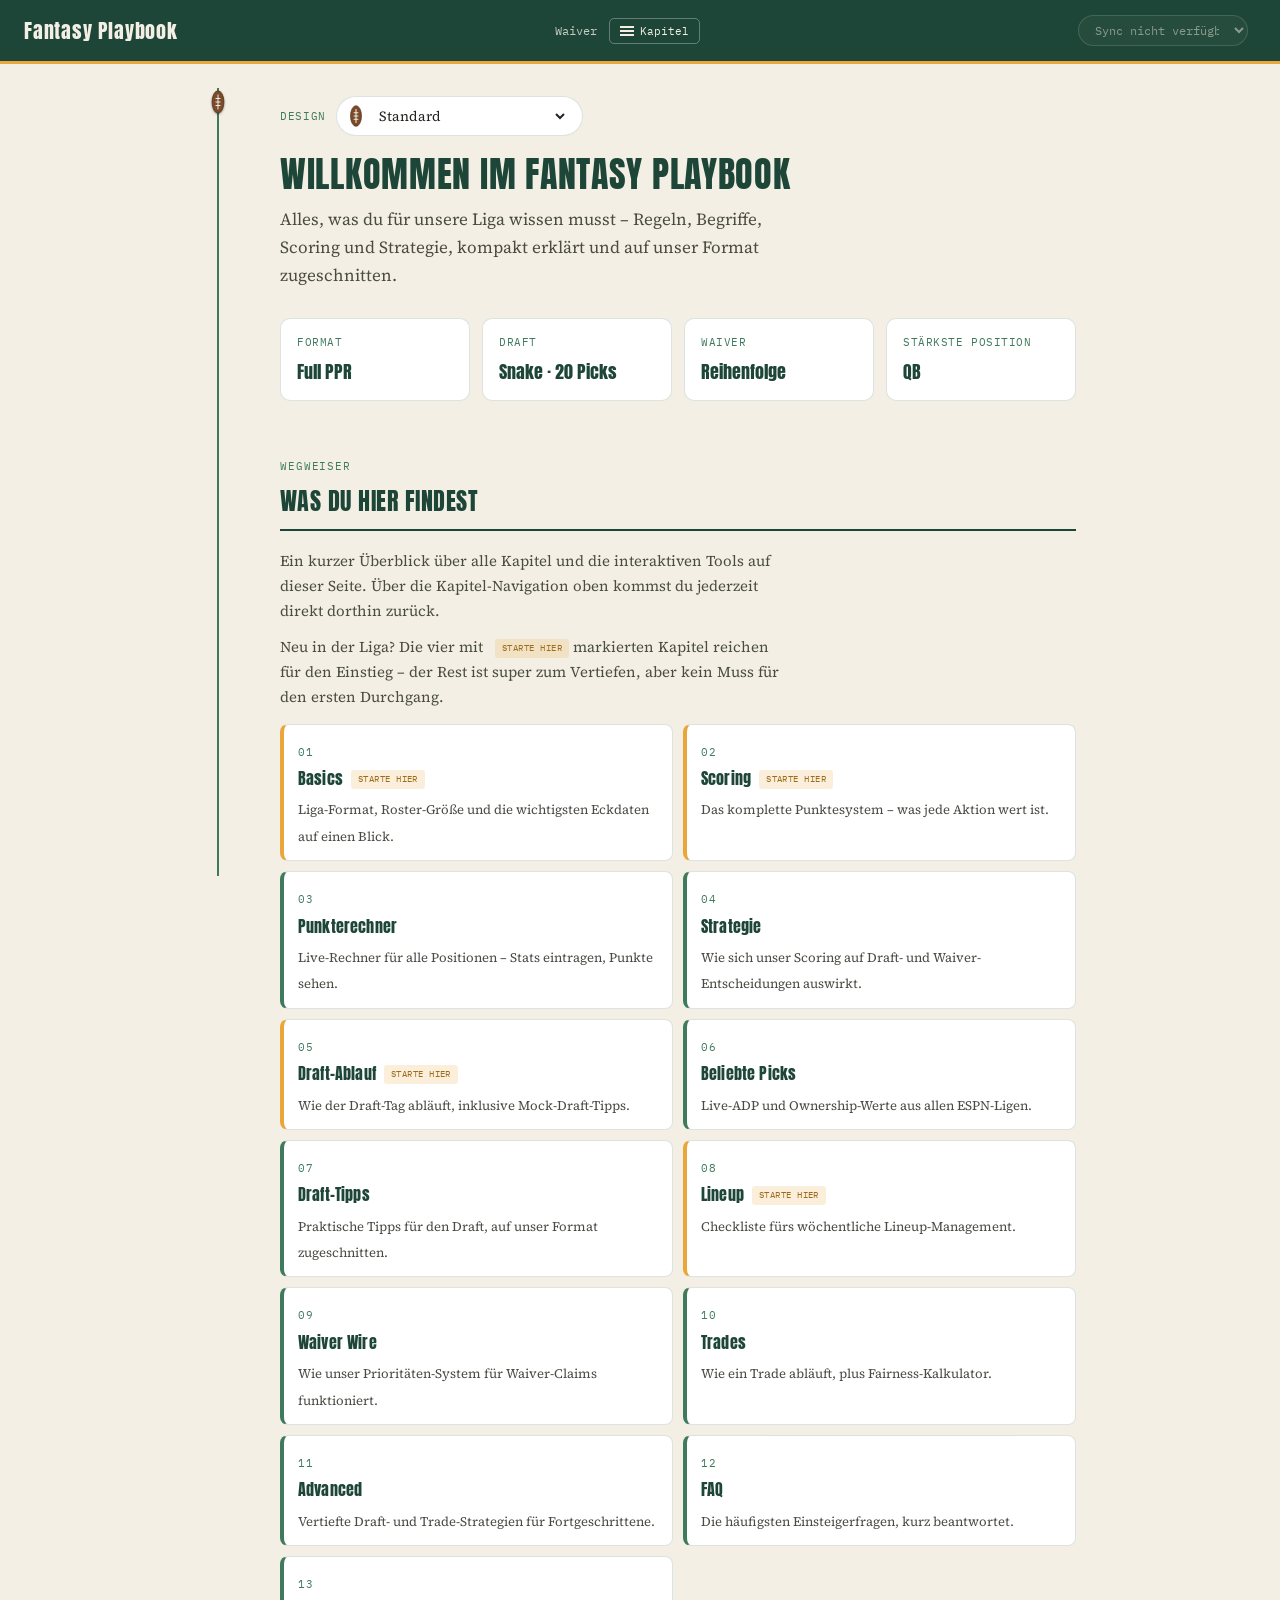
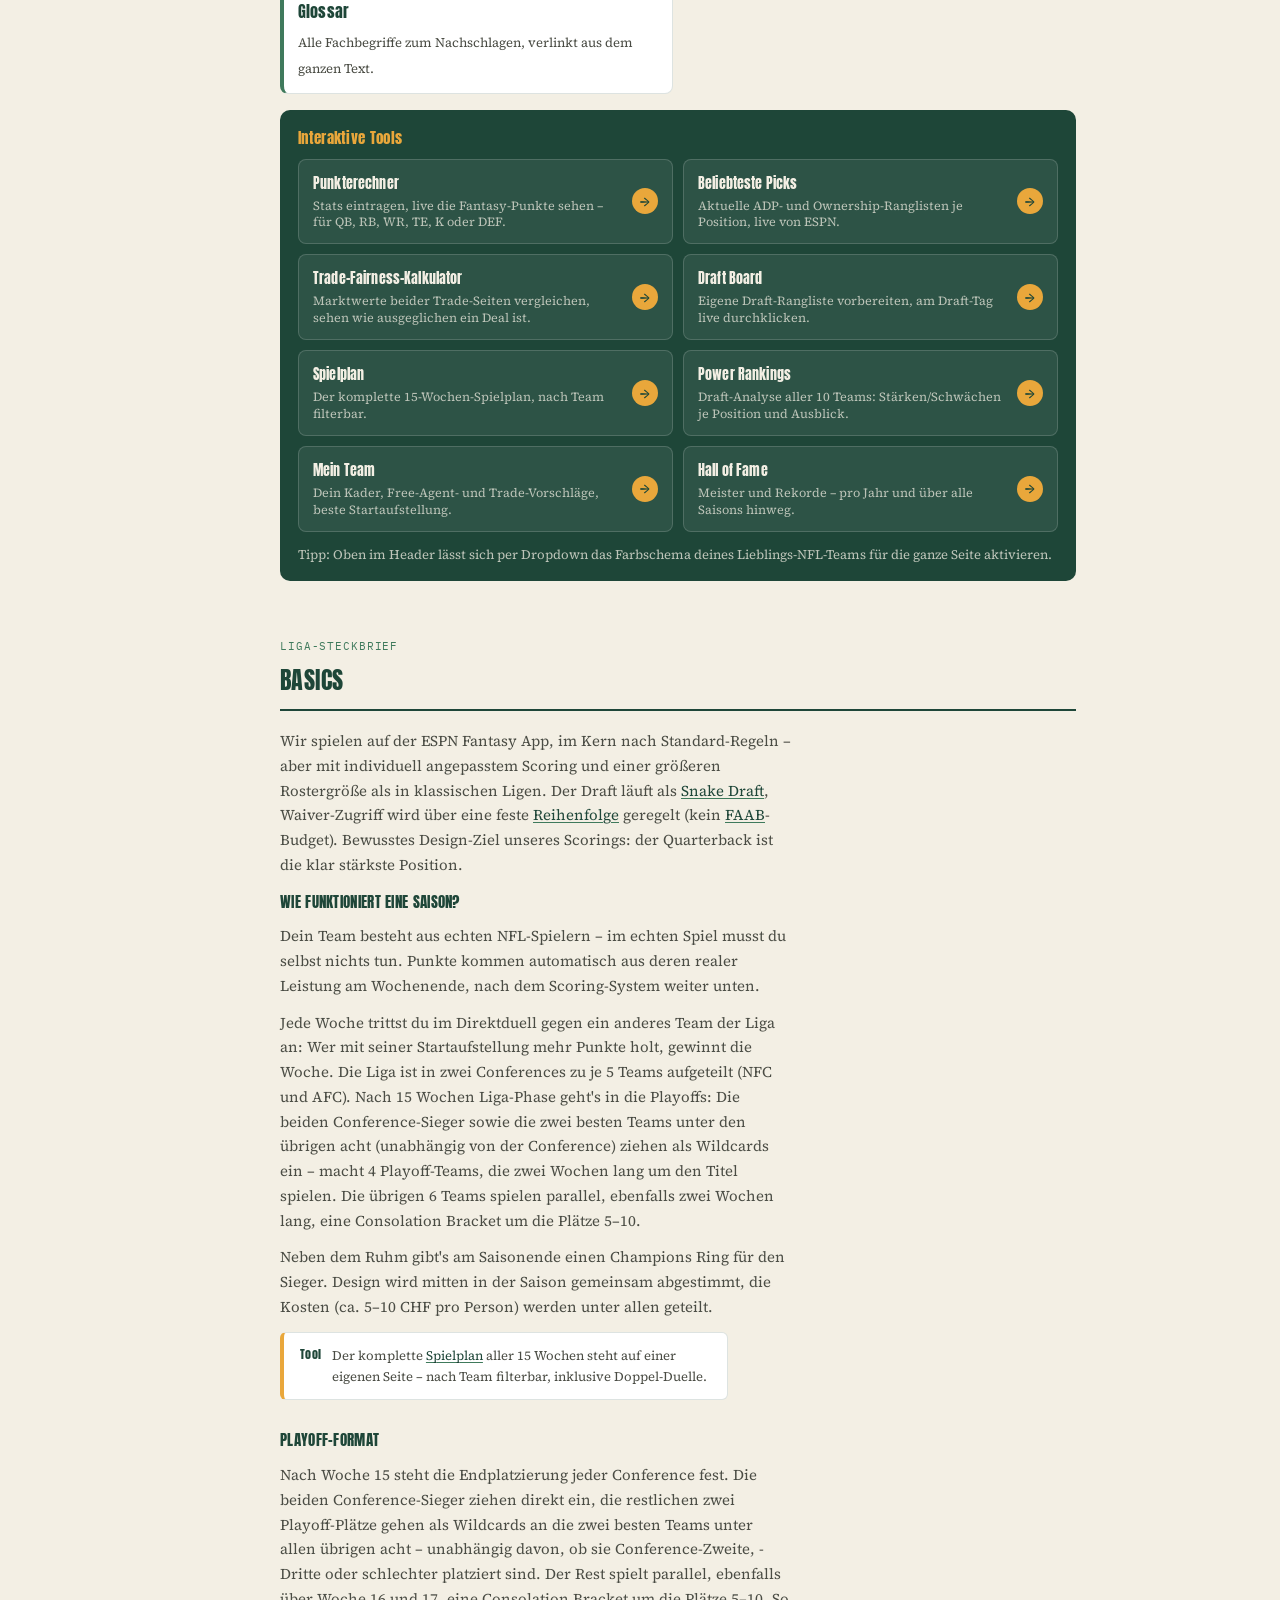
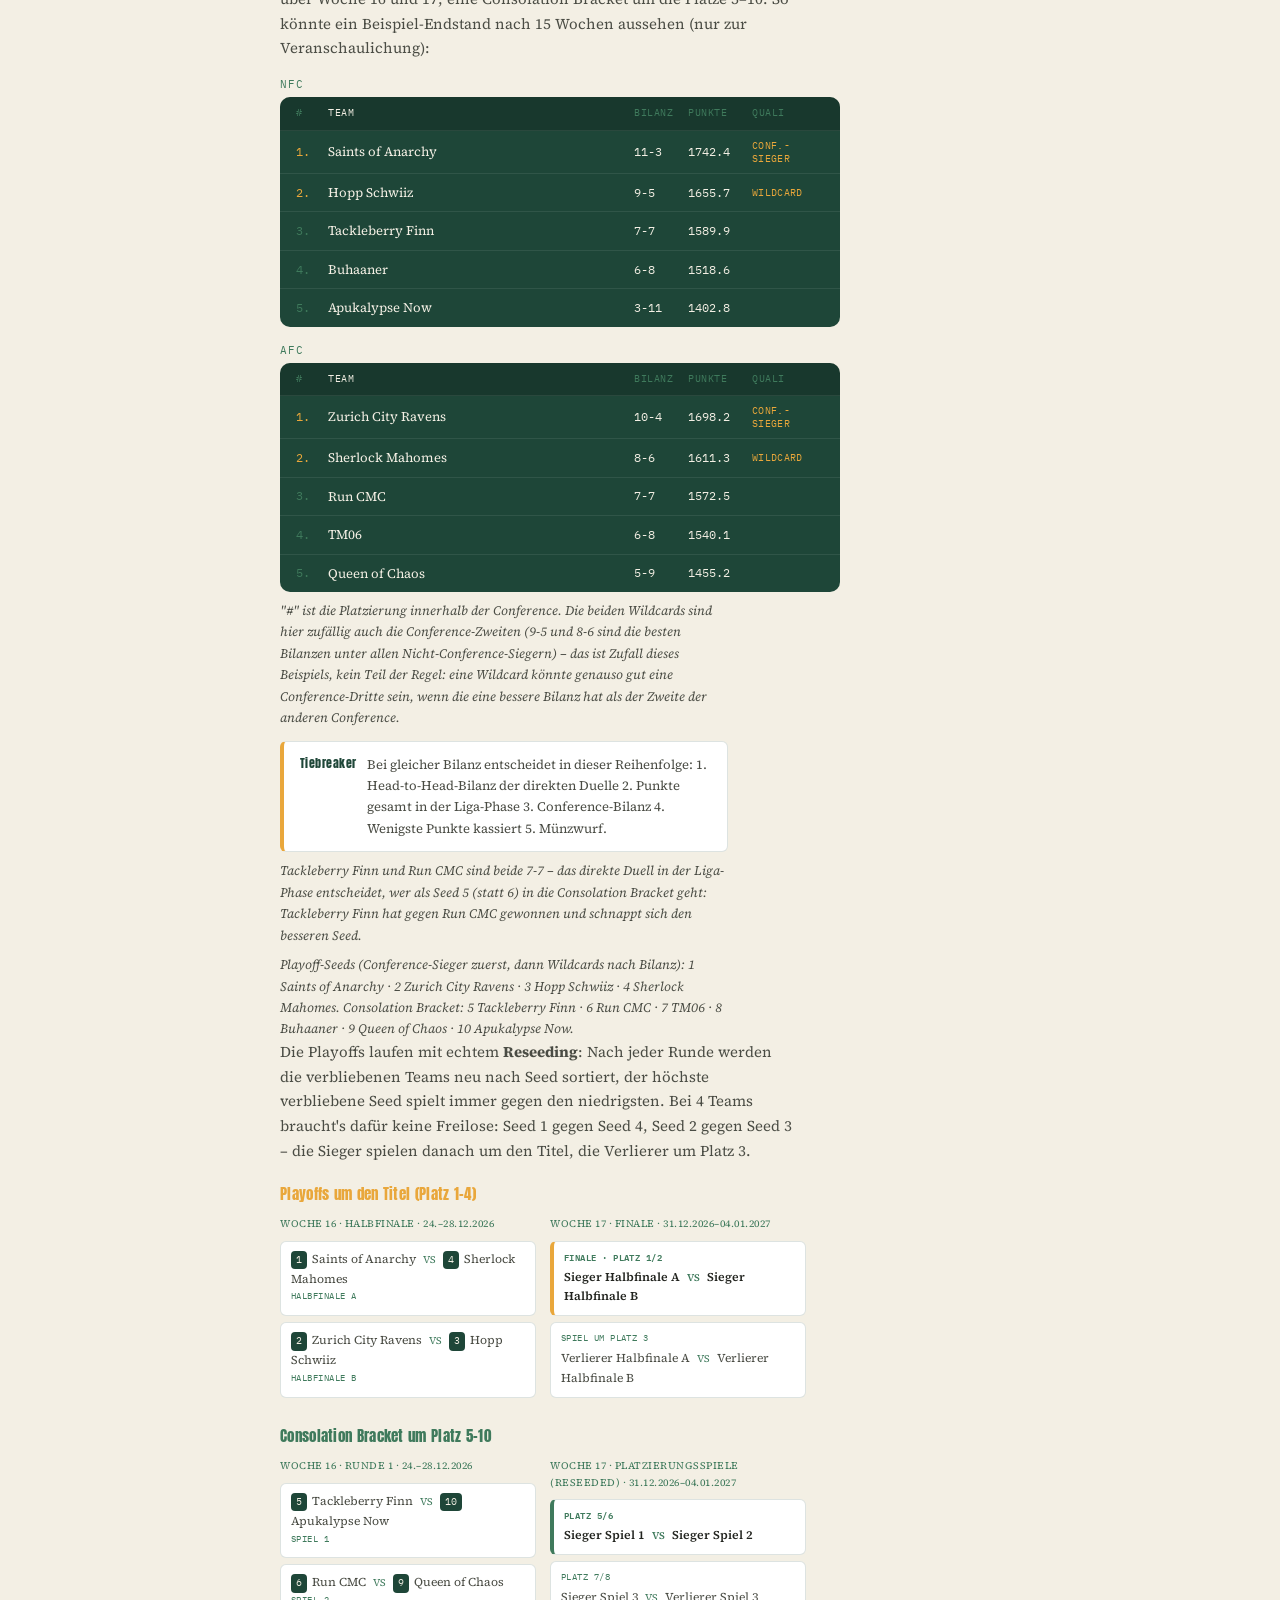
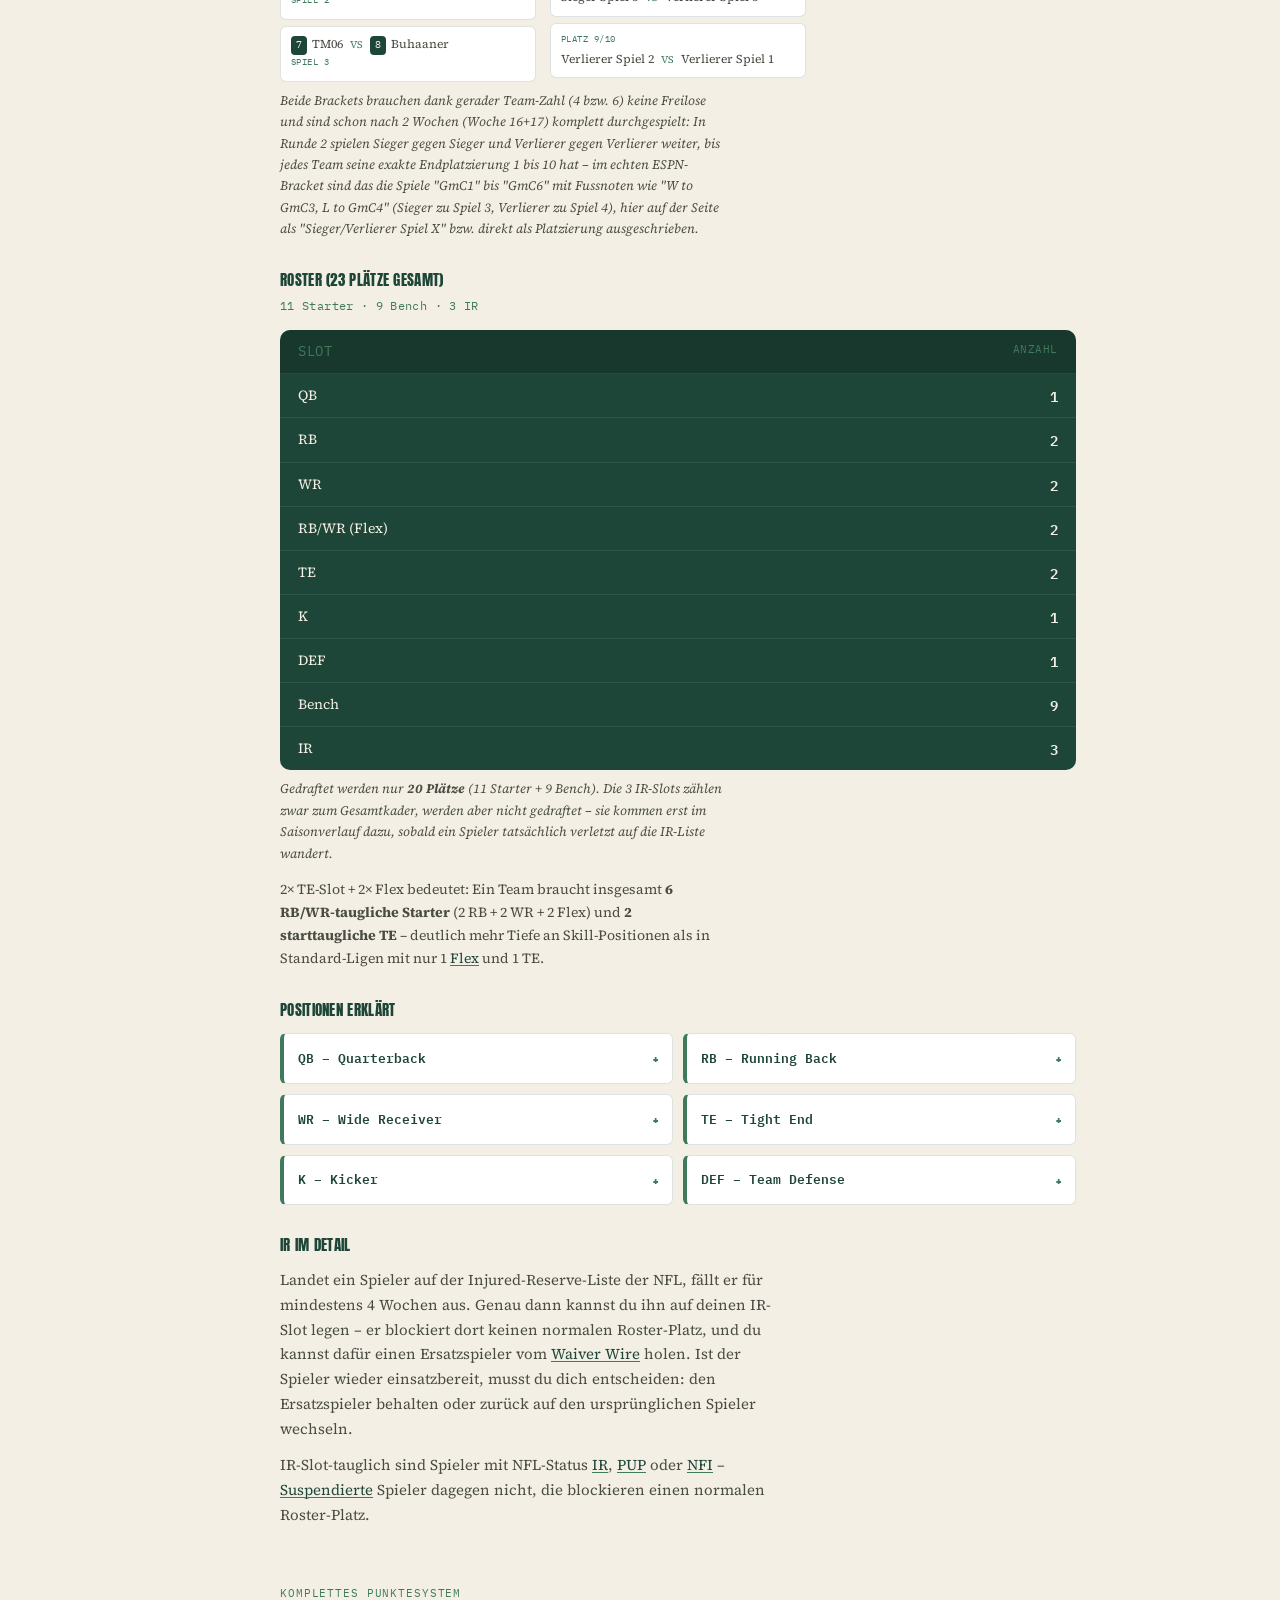
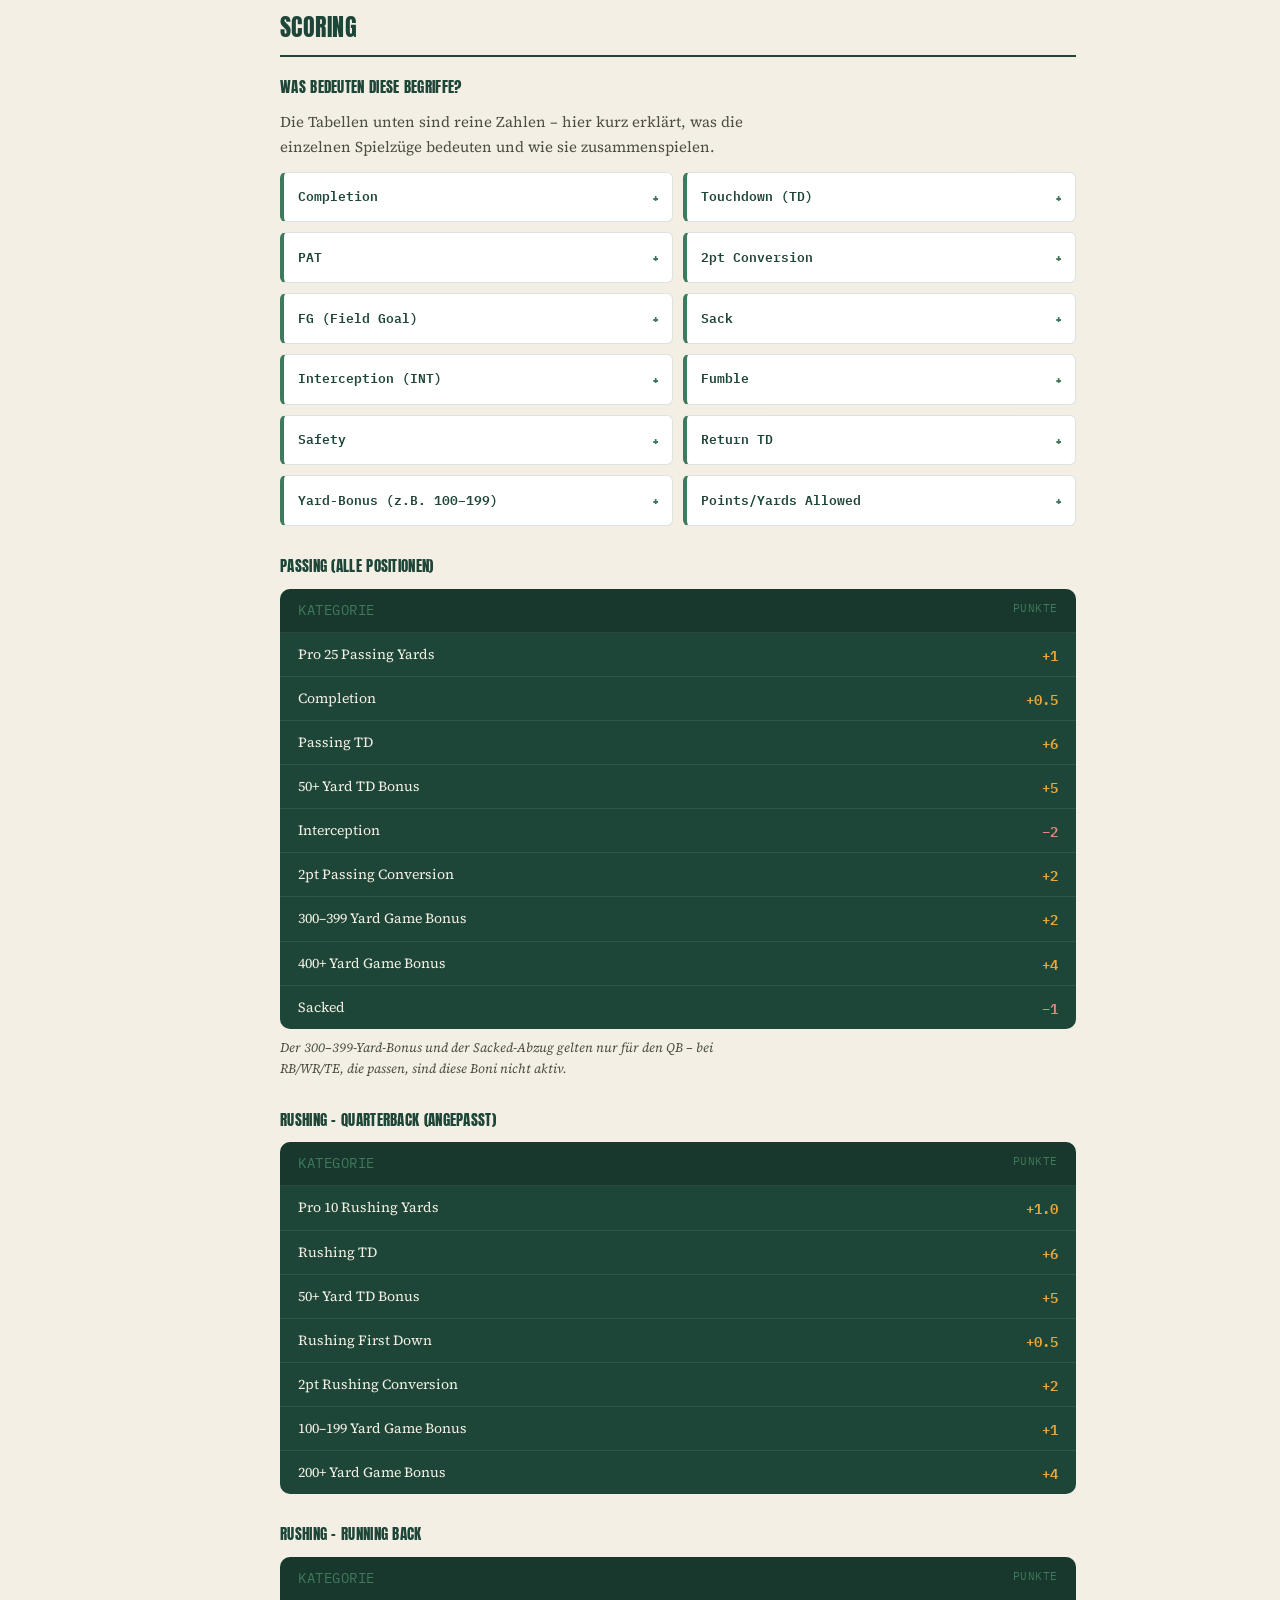
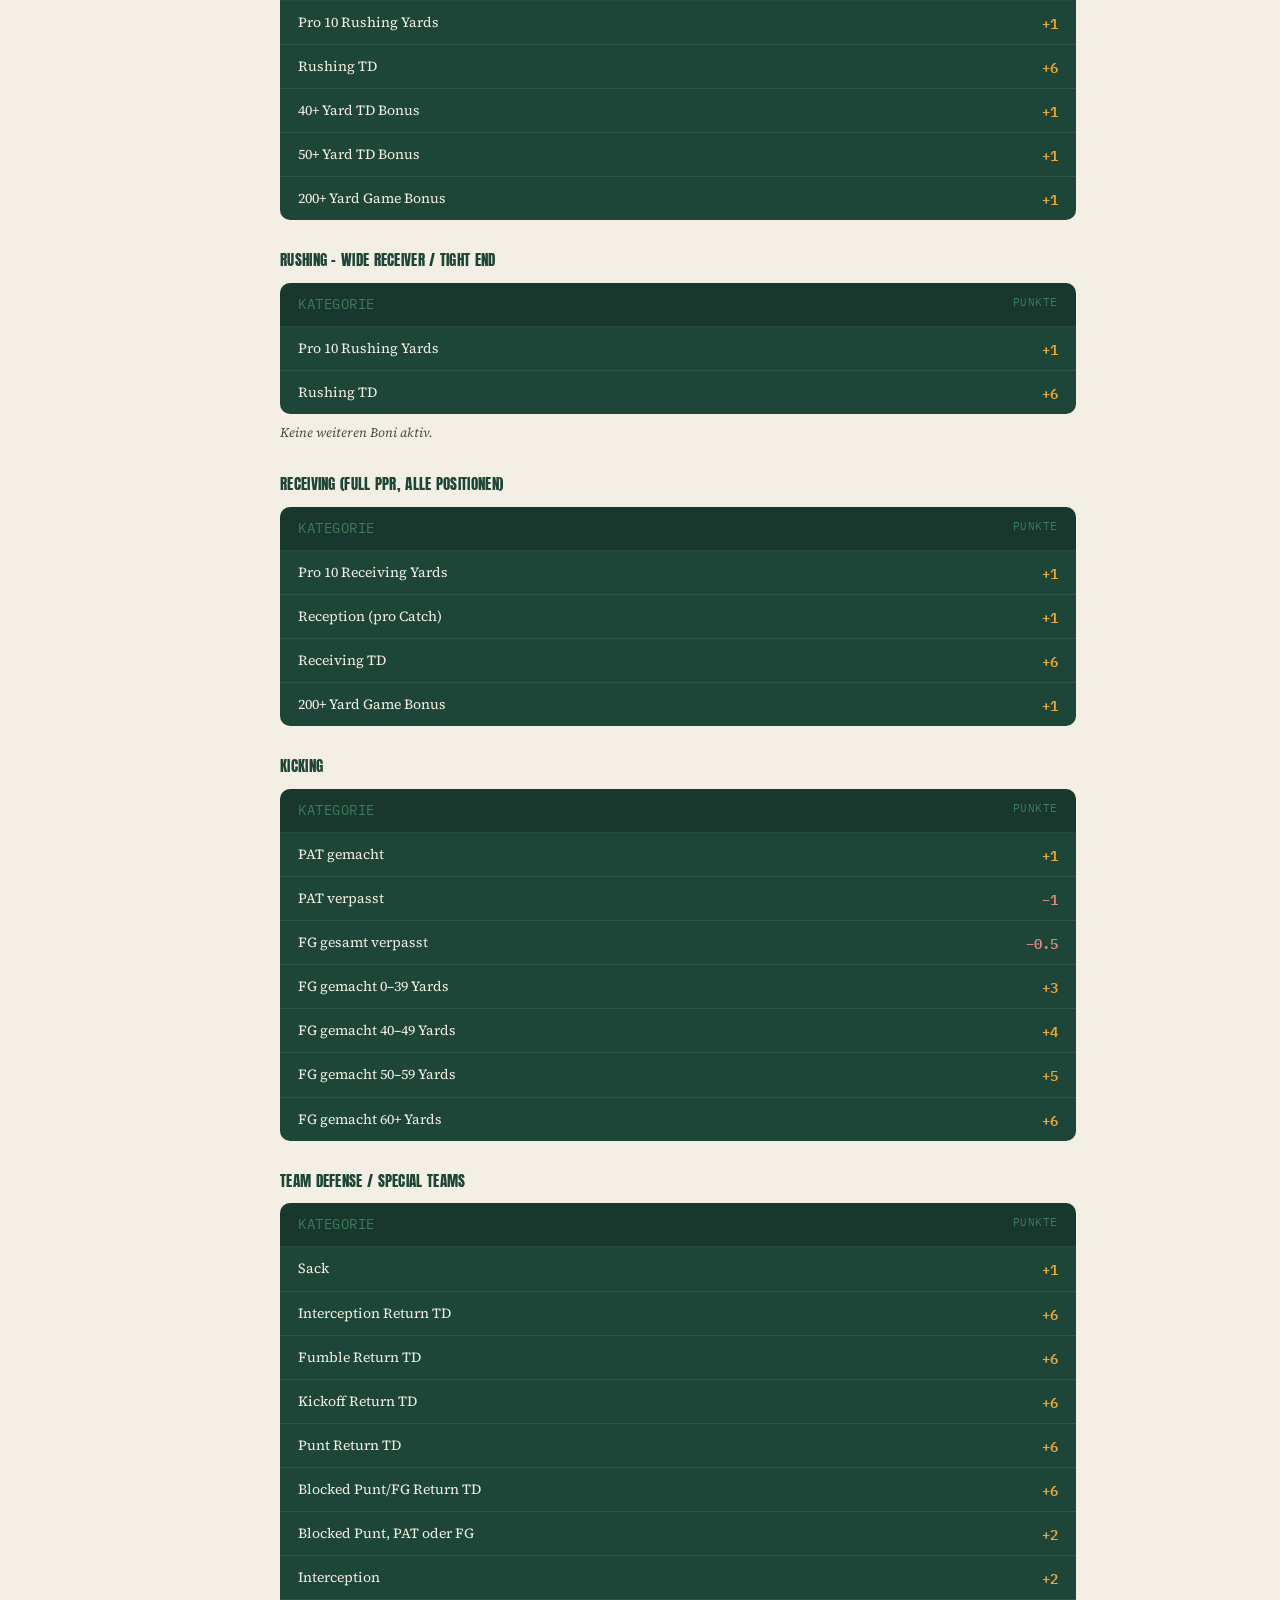
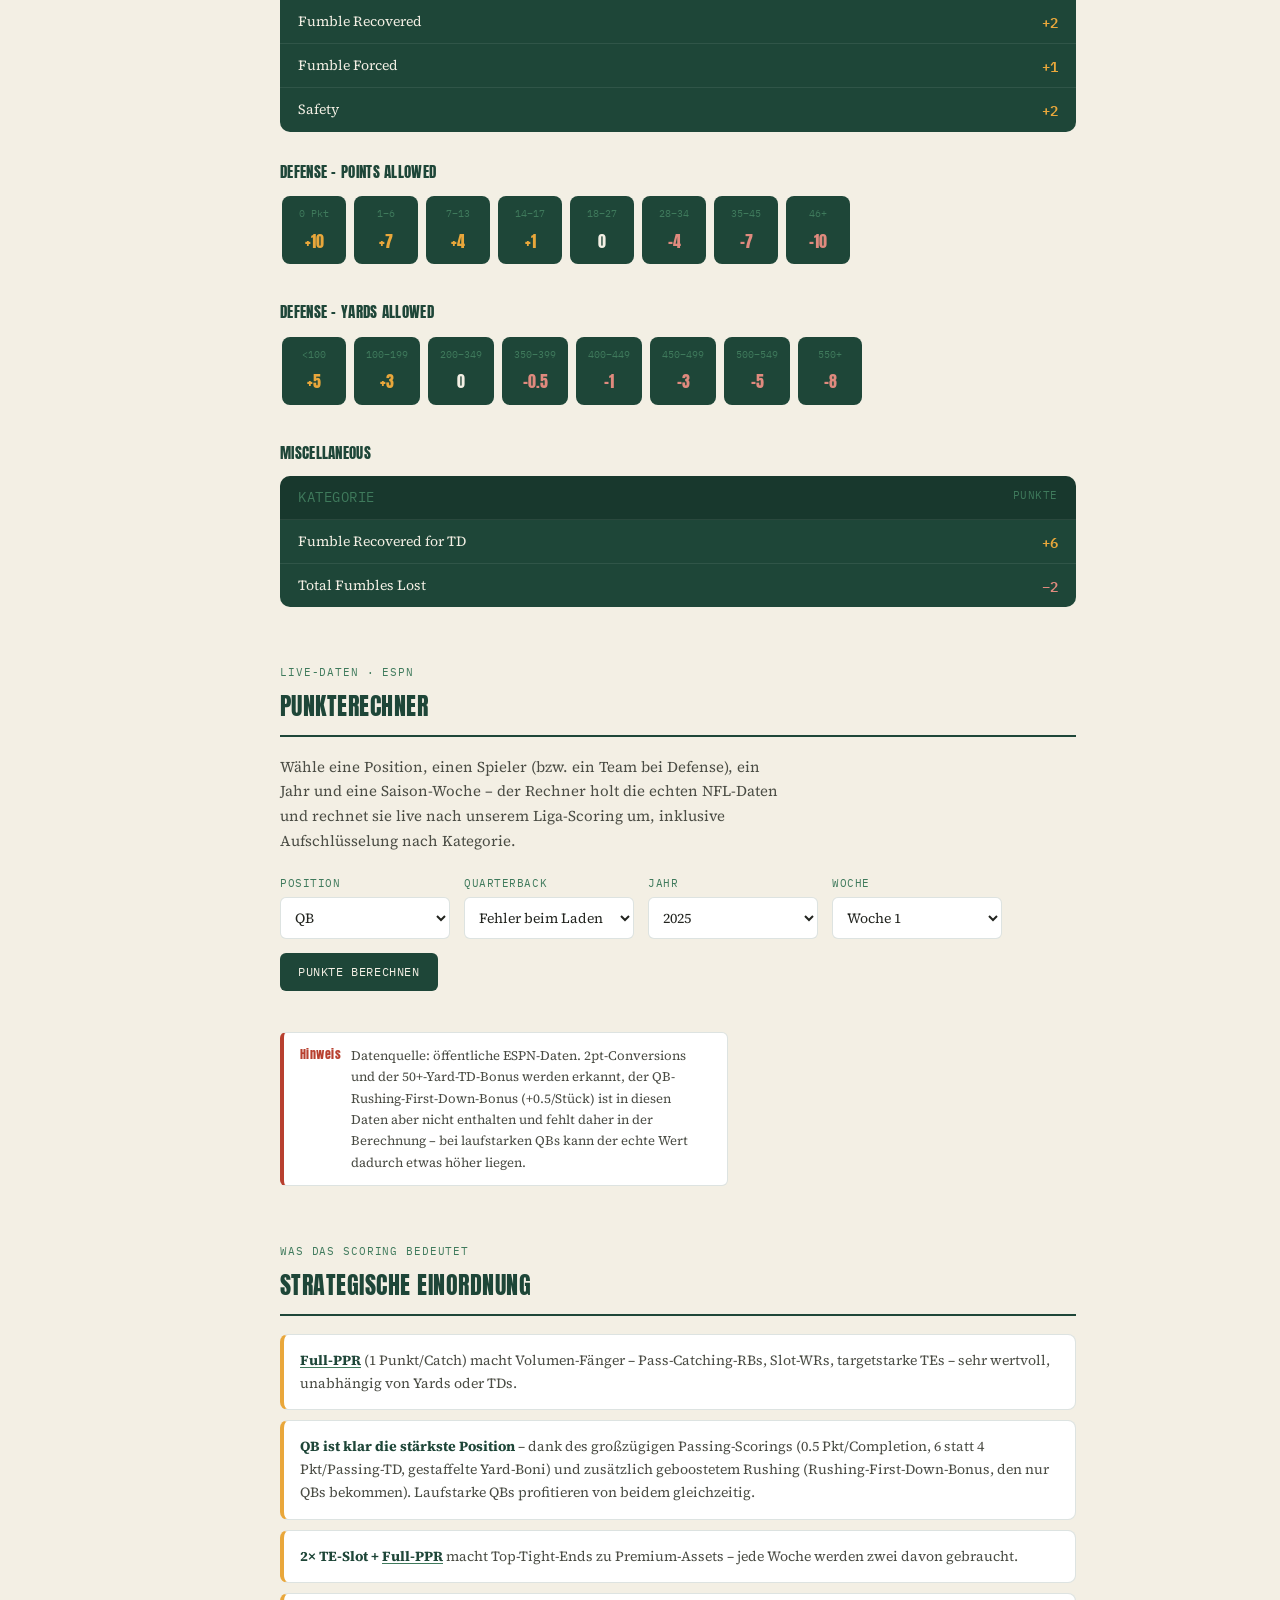
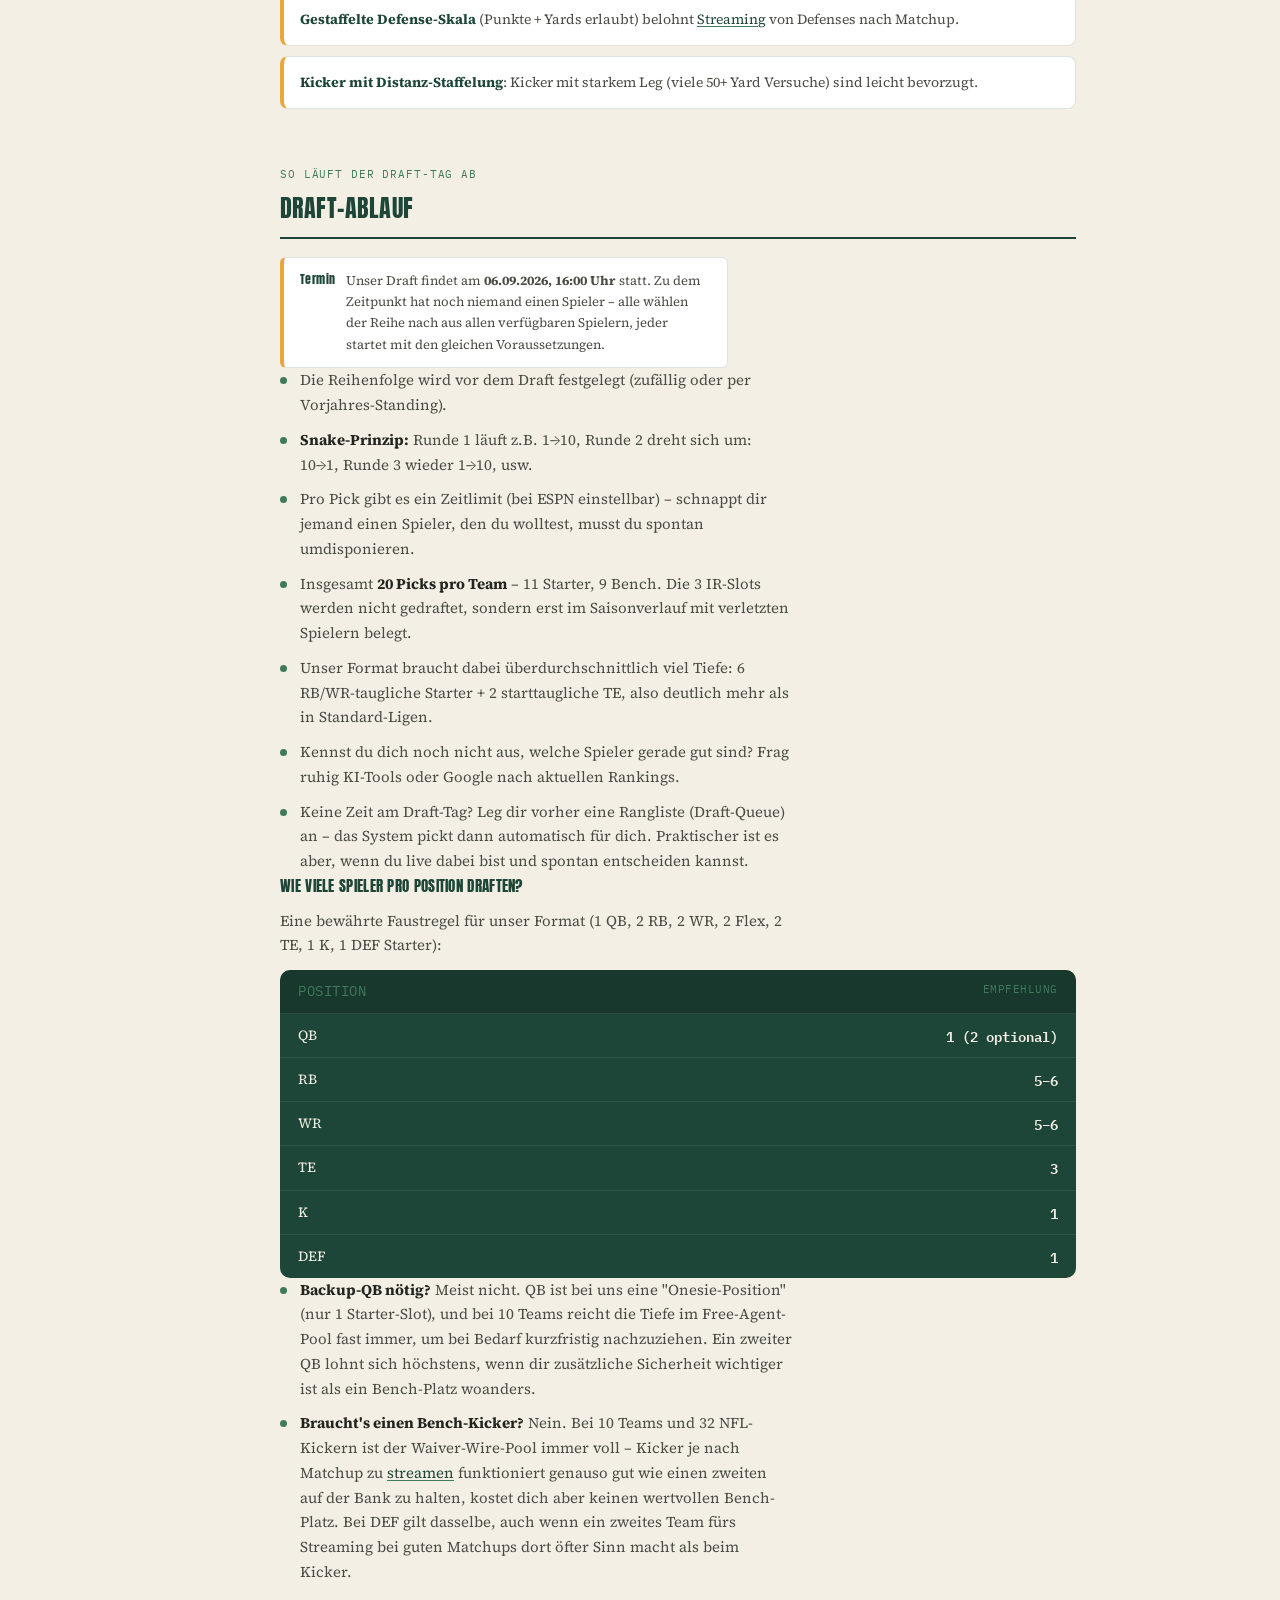
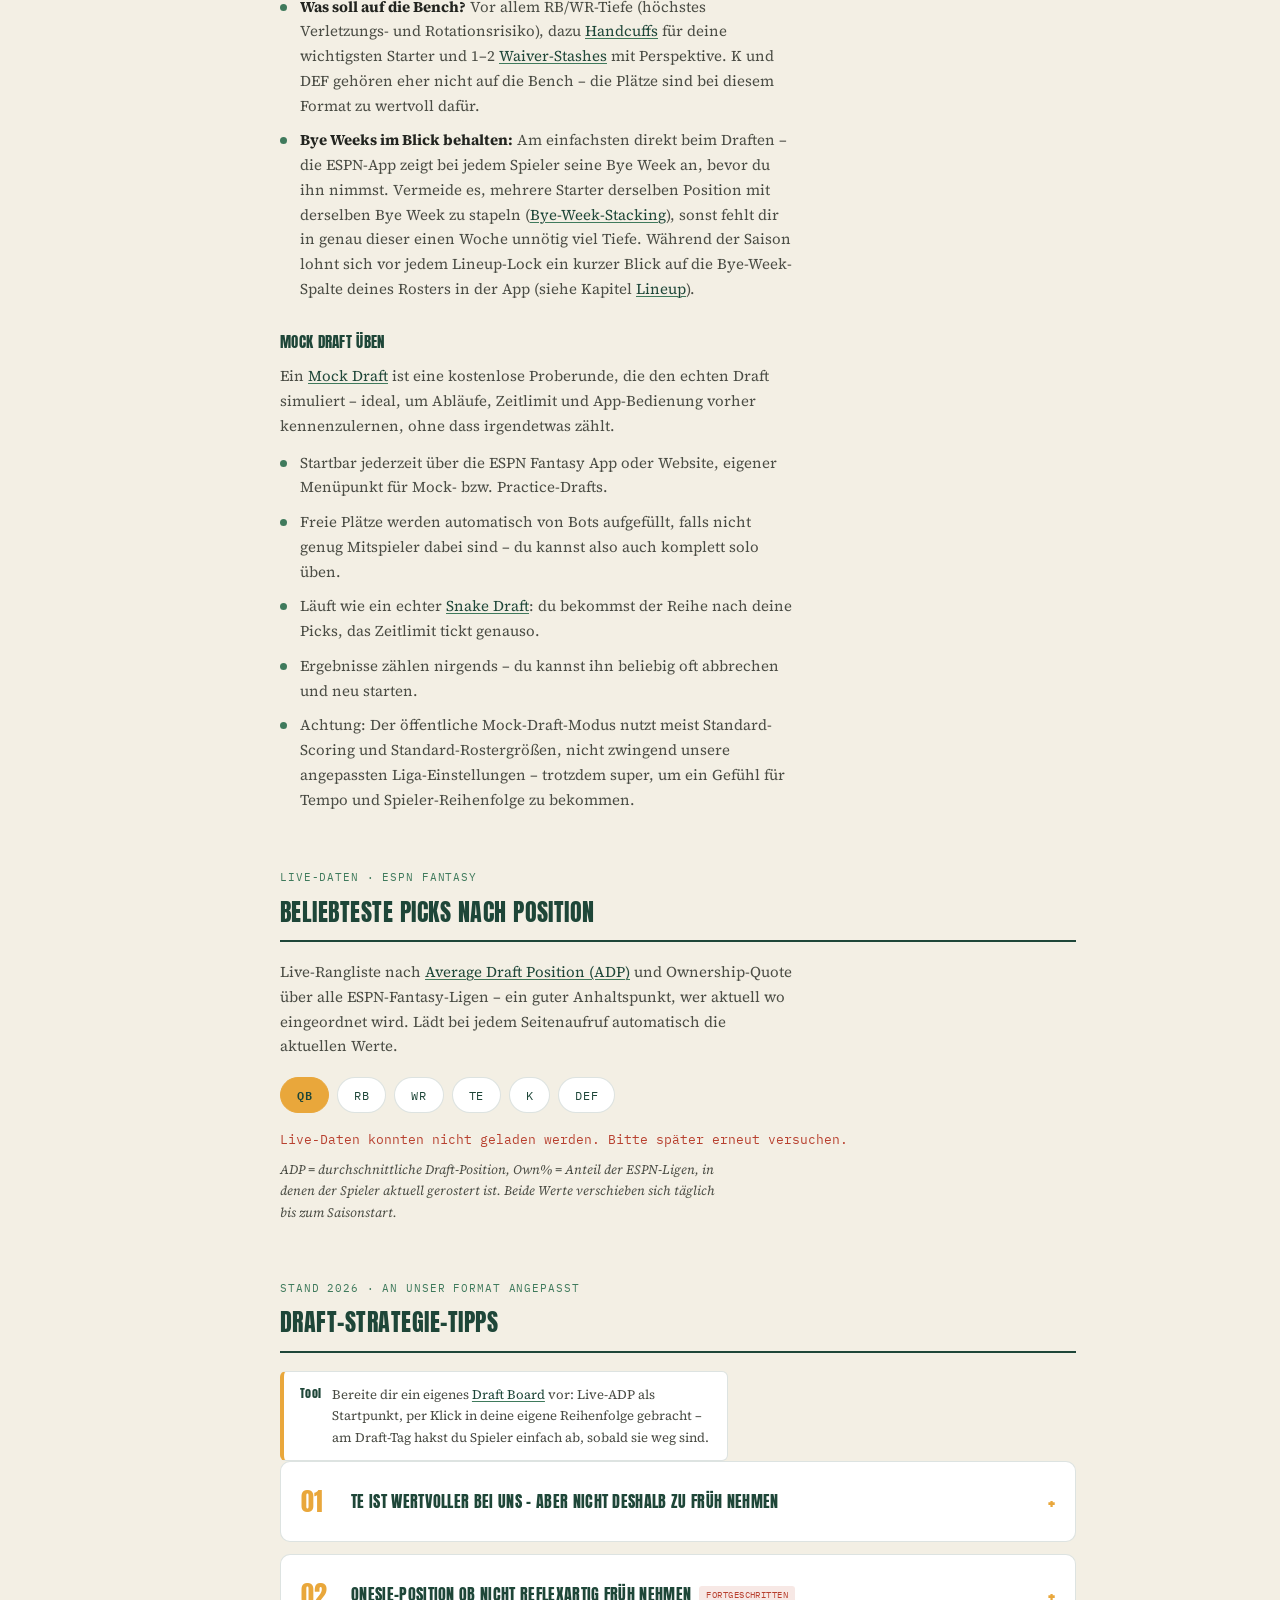
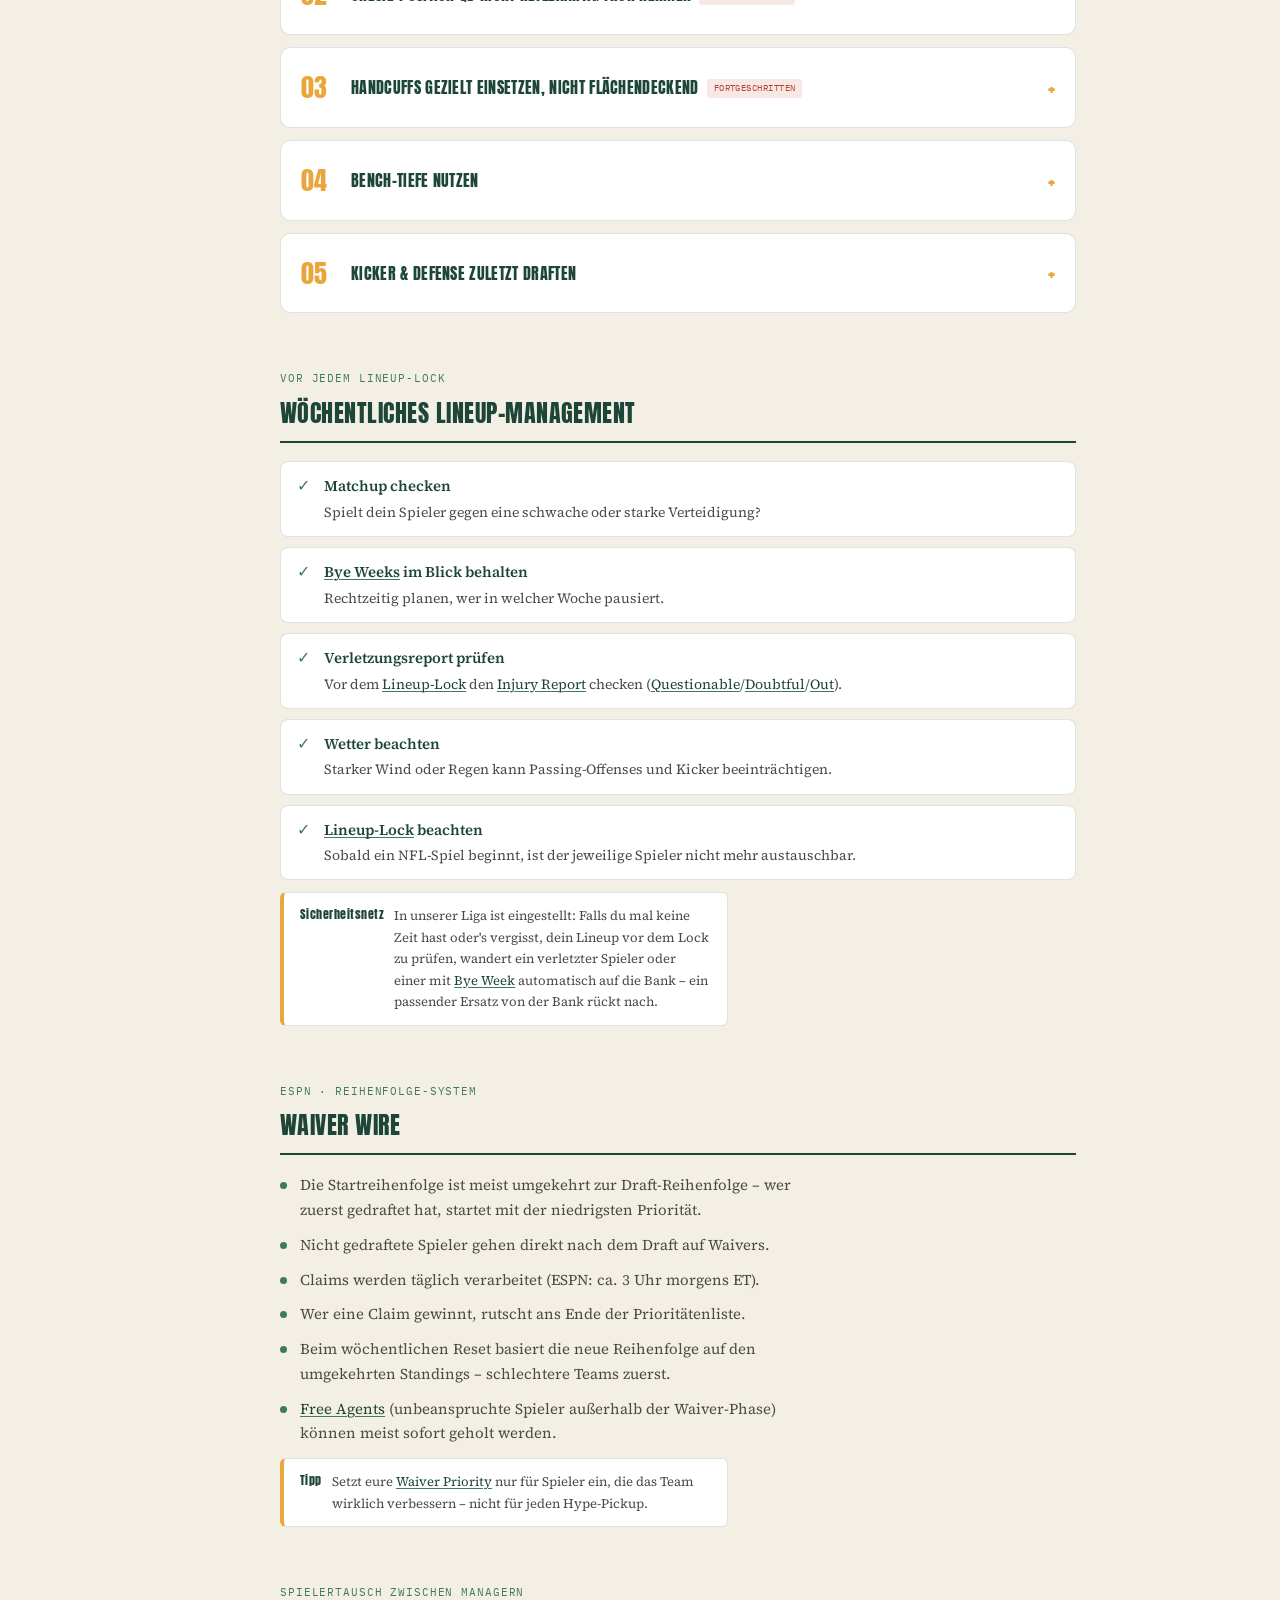
==== commit 07b9c41f: "Neue Seite: Hall of Fame (pro Jahr + Allzeit-Rekorde) Nutzer-Wunsch: "ausserdem brauchen wir noch ei" ====
--- a/index.html
+++ b/index.html
@@ -1150,6 +1150,7 @@
     <li><a href="schedule.html">Spielplan</a></li>
     <li><a href="power-rankings.html">Power Rankings</a></li>
     <li><a href="my-team.html">Mein Team</a></li>
+    <li><a href="hall-of-fame.html">Hall of Fame</a></li>
   </ul>
   <div class="menu-section-label mono">Kapitel</div>
   <ul>
@@ -1272,6 +1273,10 @@
           </a>
           <a class="tool-card" href="my-team.html">
             <span class="tool-body"><span class="tool-title">Mein Team</span><span class="tool-desc">Dein Kader, Free-Agent- und Trade-Vorschläge, beste Startaufstellung.</span></span>
+            <span class="tool-arrow" aria-hidden="true">→</span>
+          </a>
+          <a class="tool-card" href="hall-of-fame.html">
+            <span class="tool-body"><span class="tool-title">Hall of Fame</span><span class="tool-desc">Meister und Rekorde – pro Jahr und über alle Saisons hinweg.</span></span>
             <span class="tool-arrow" aria-hidden="true">→</span>
           </a>
         </div>
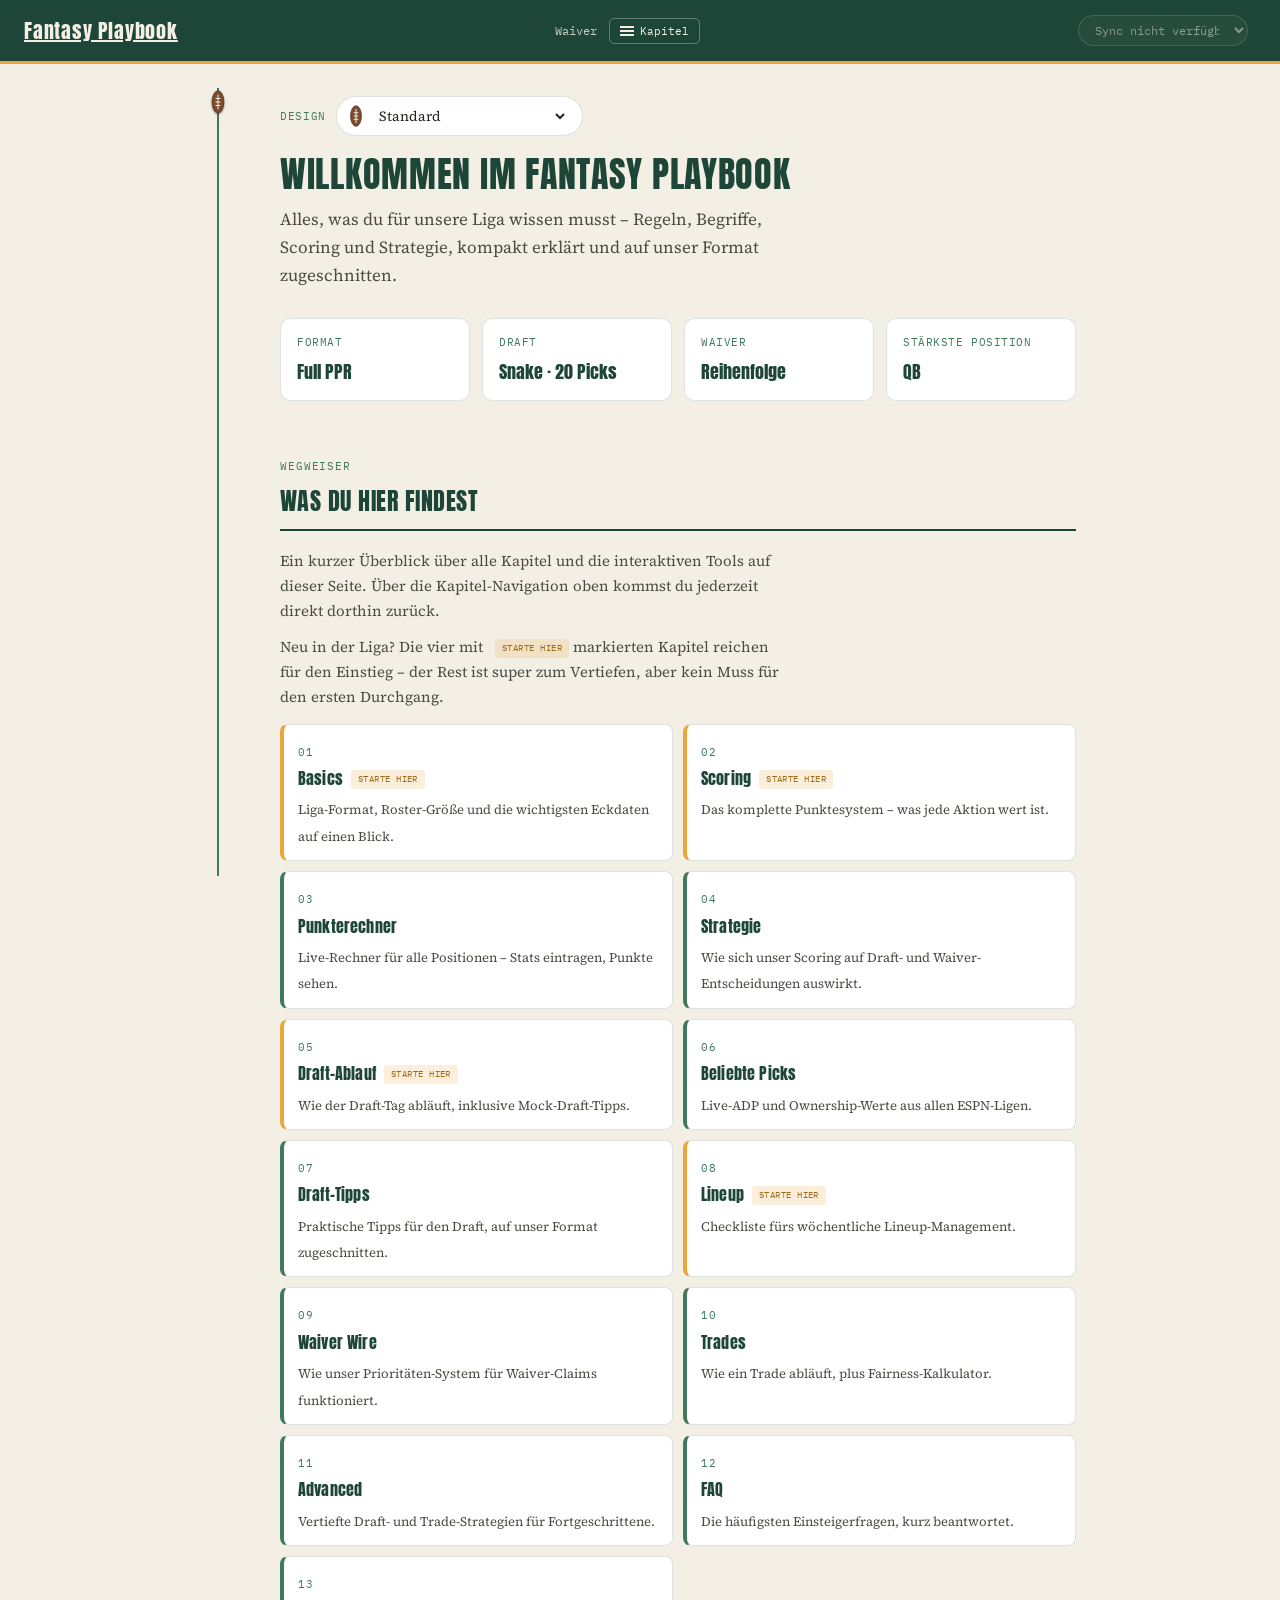
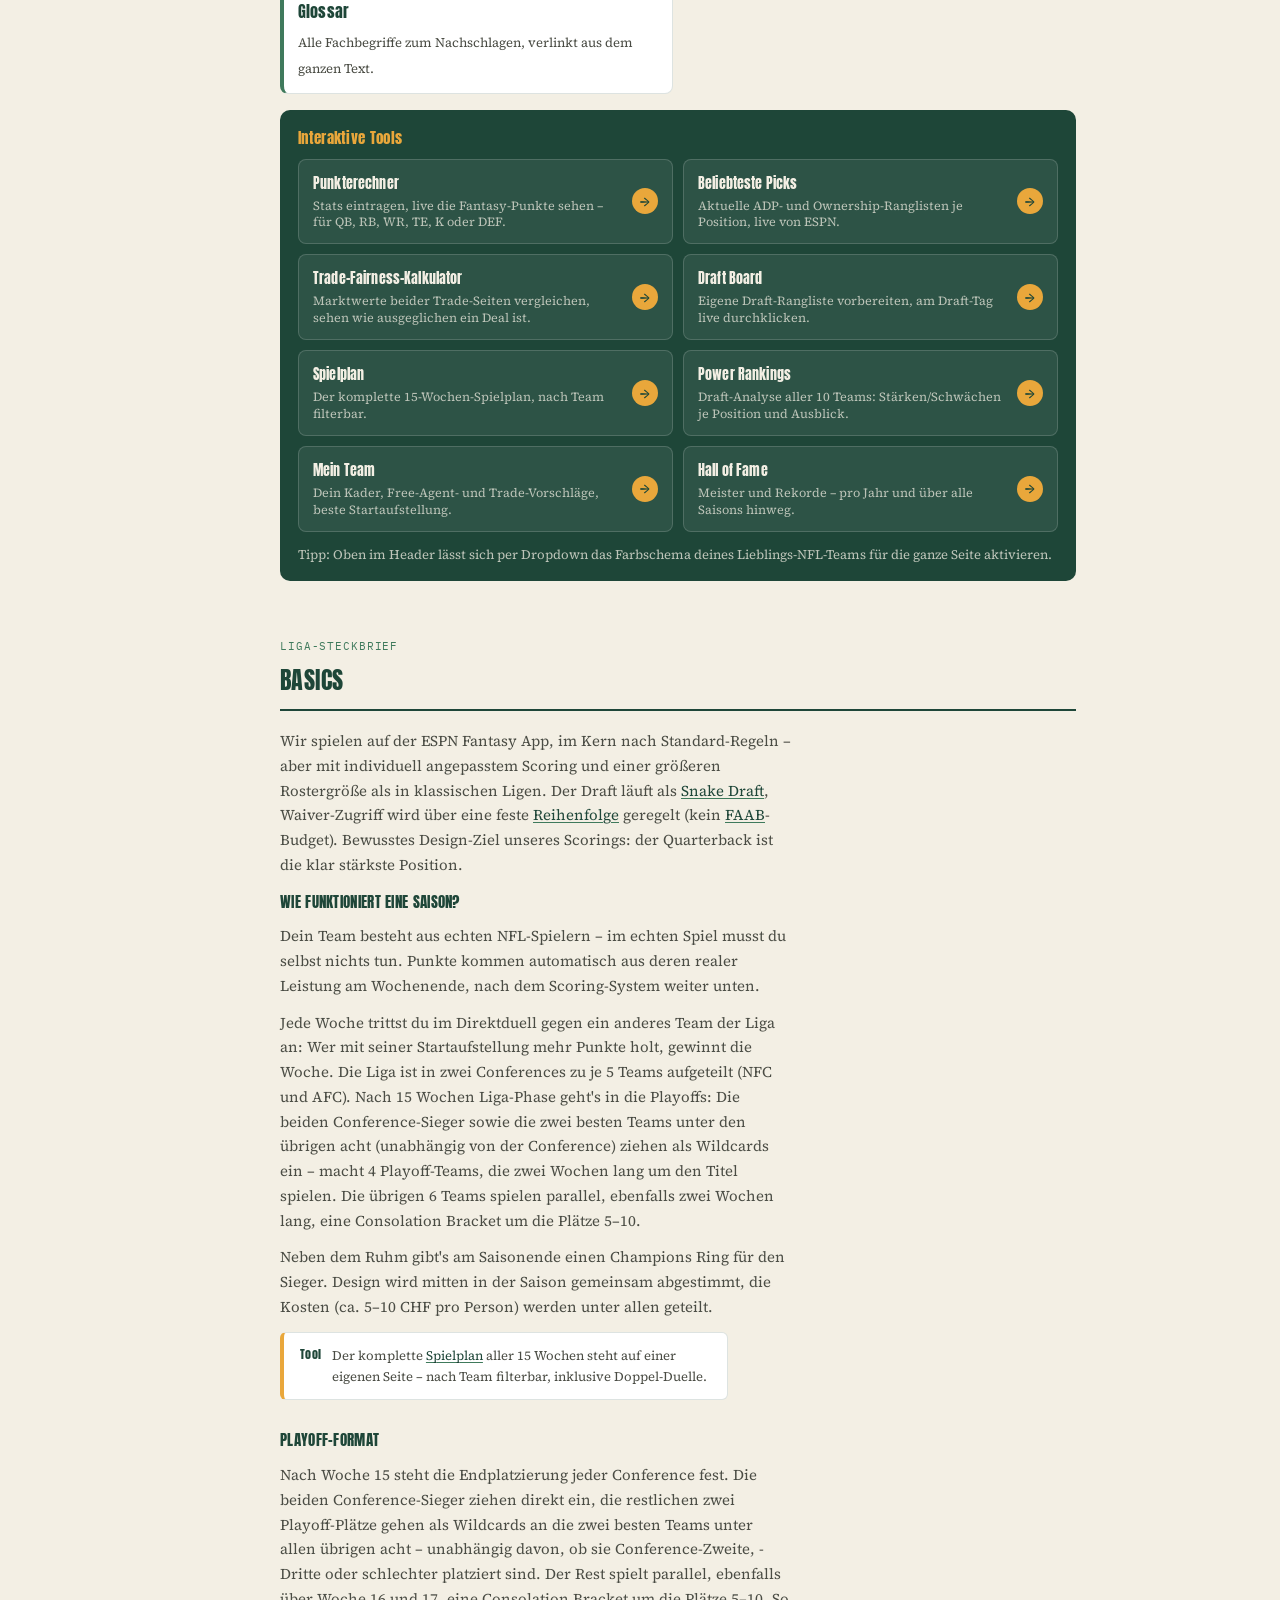
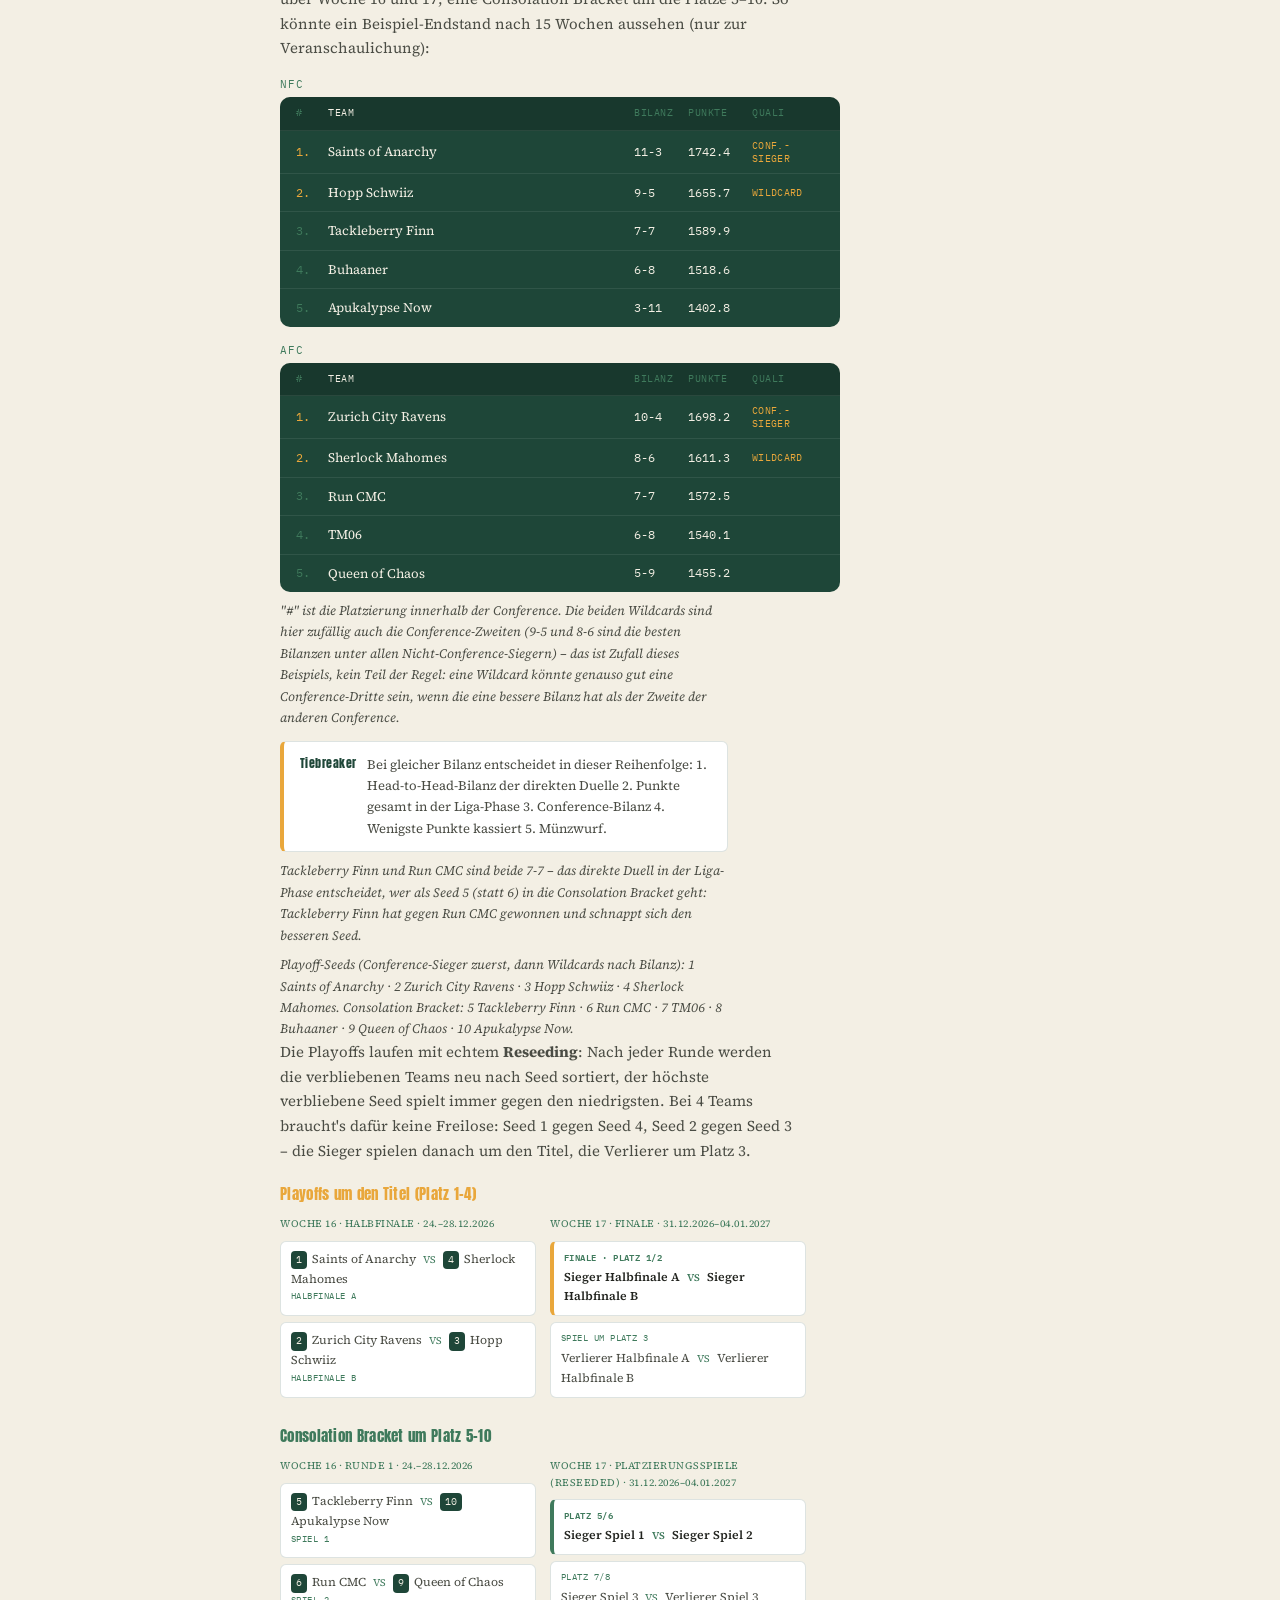
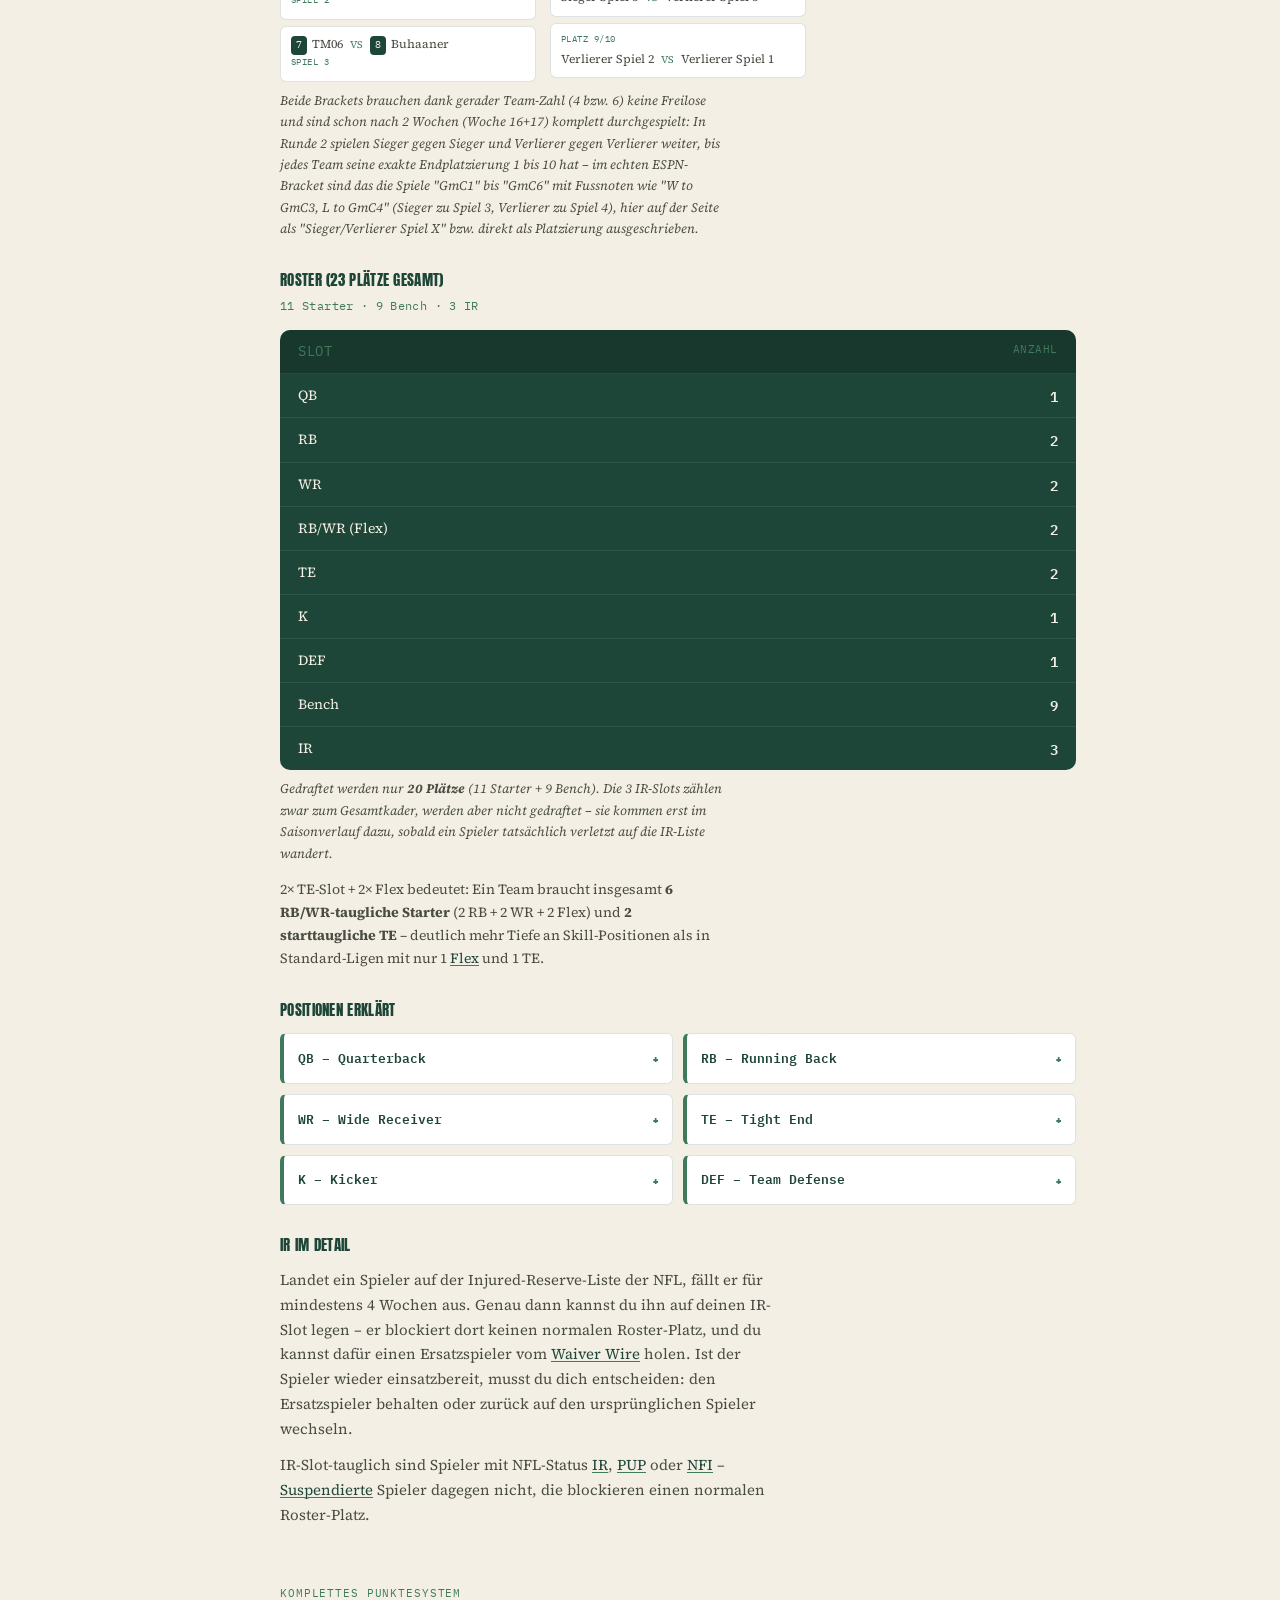
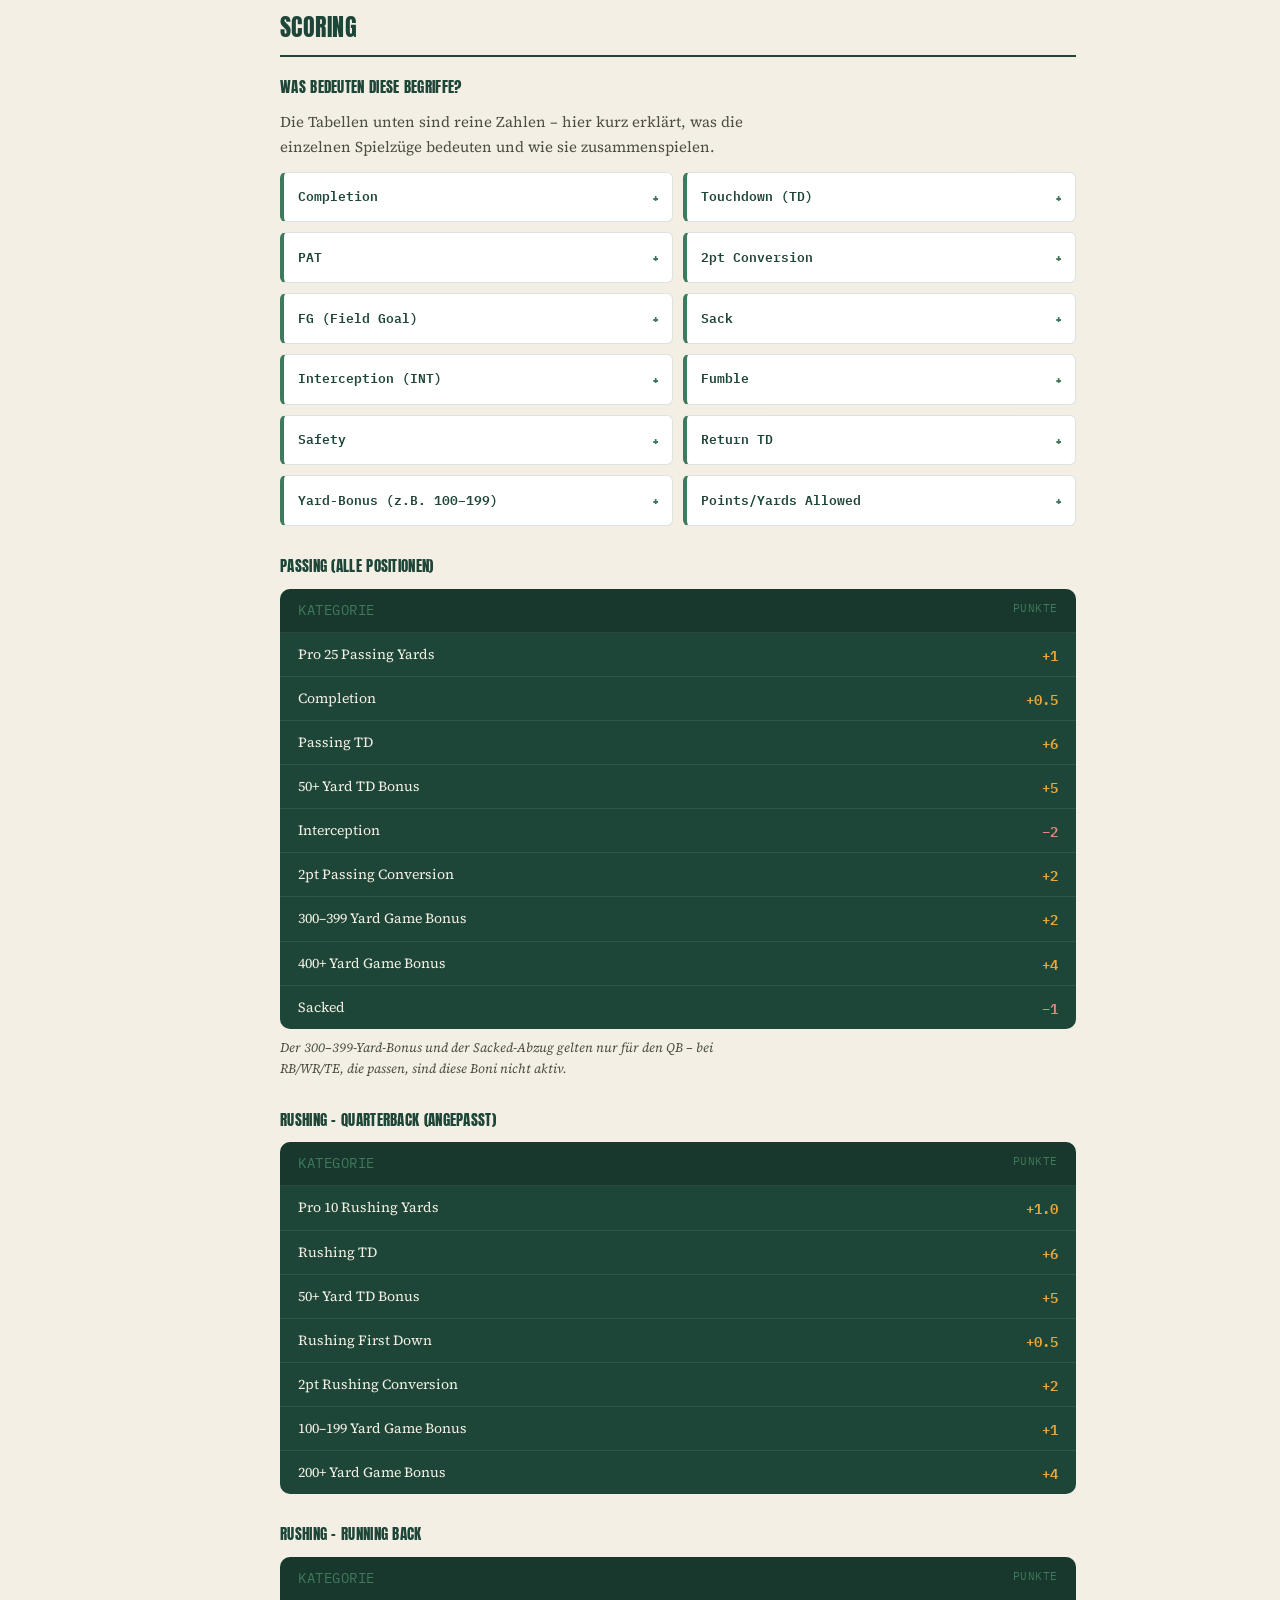
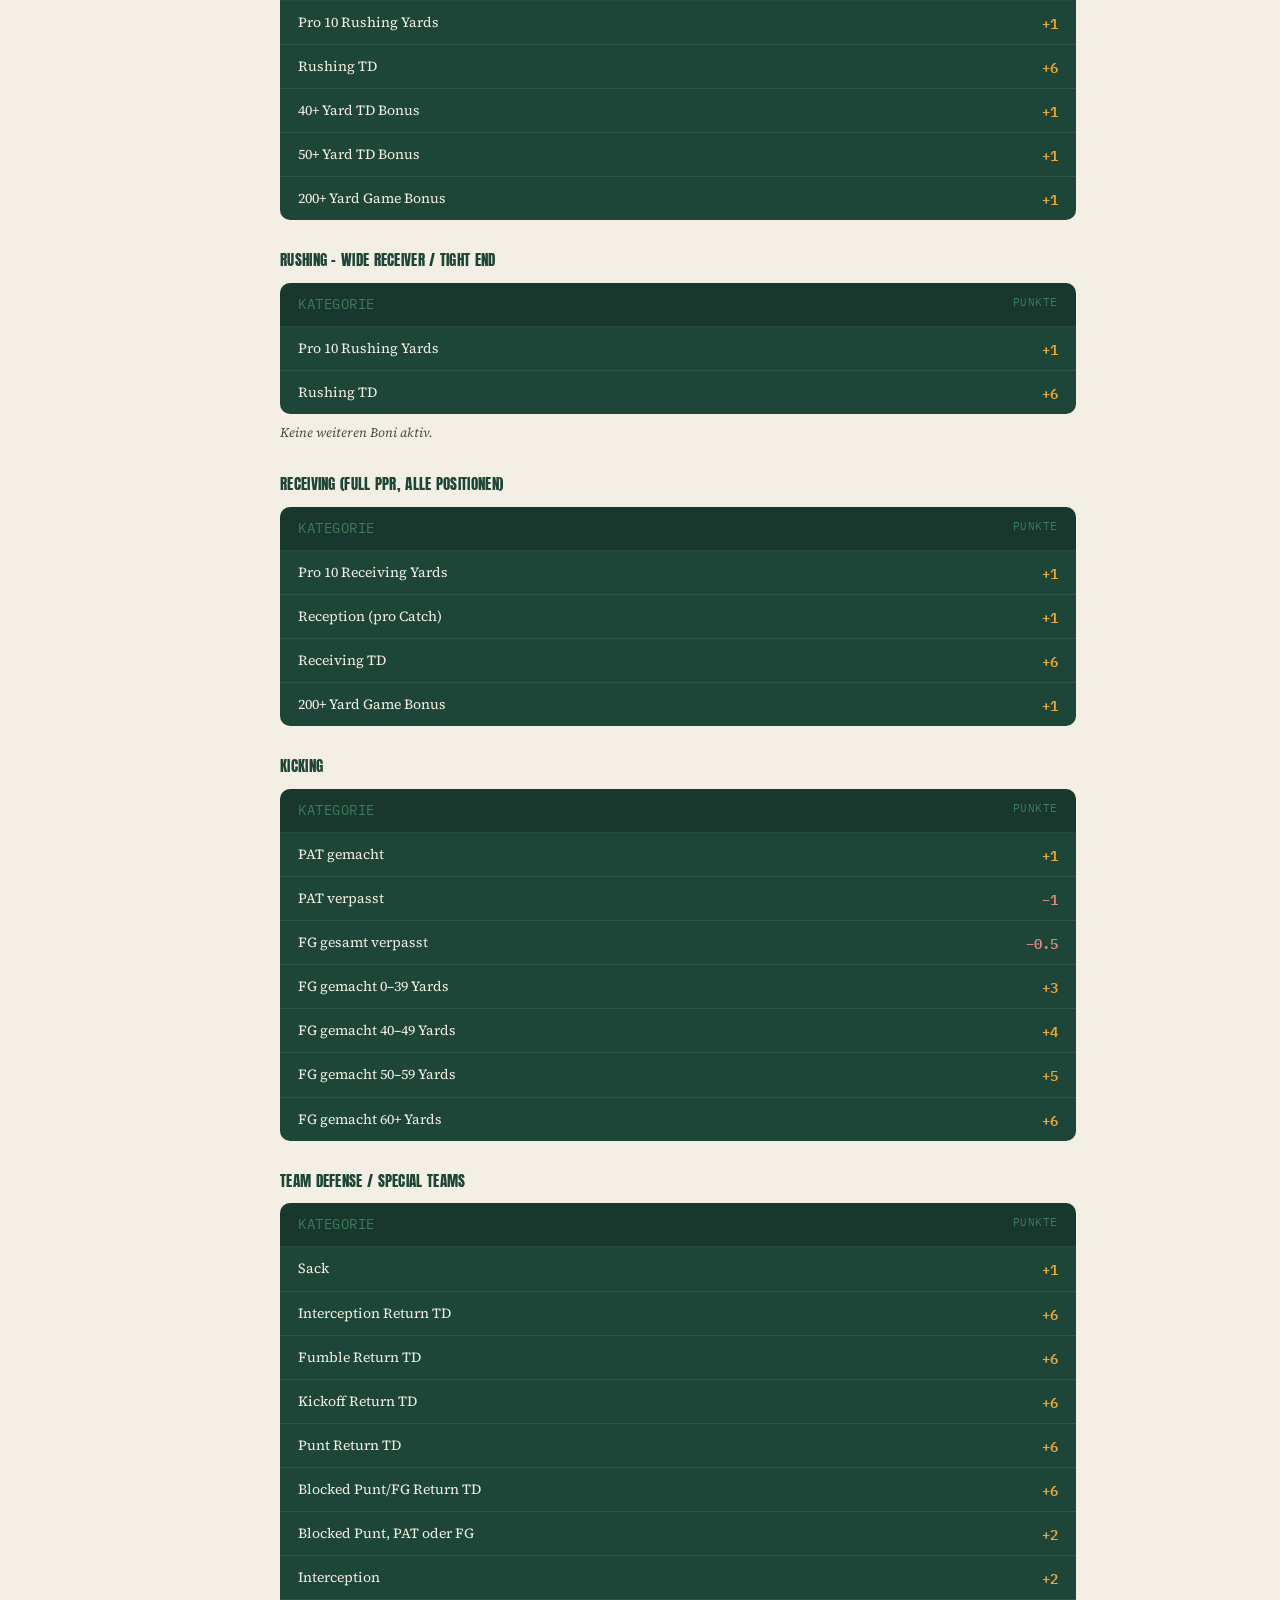
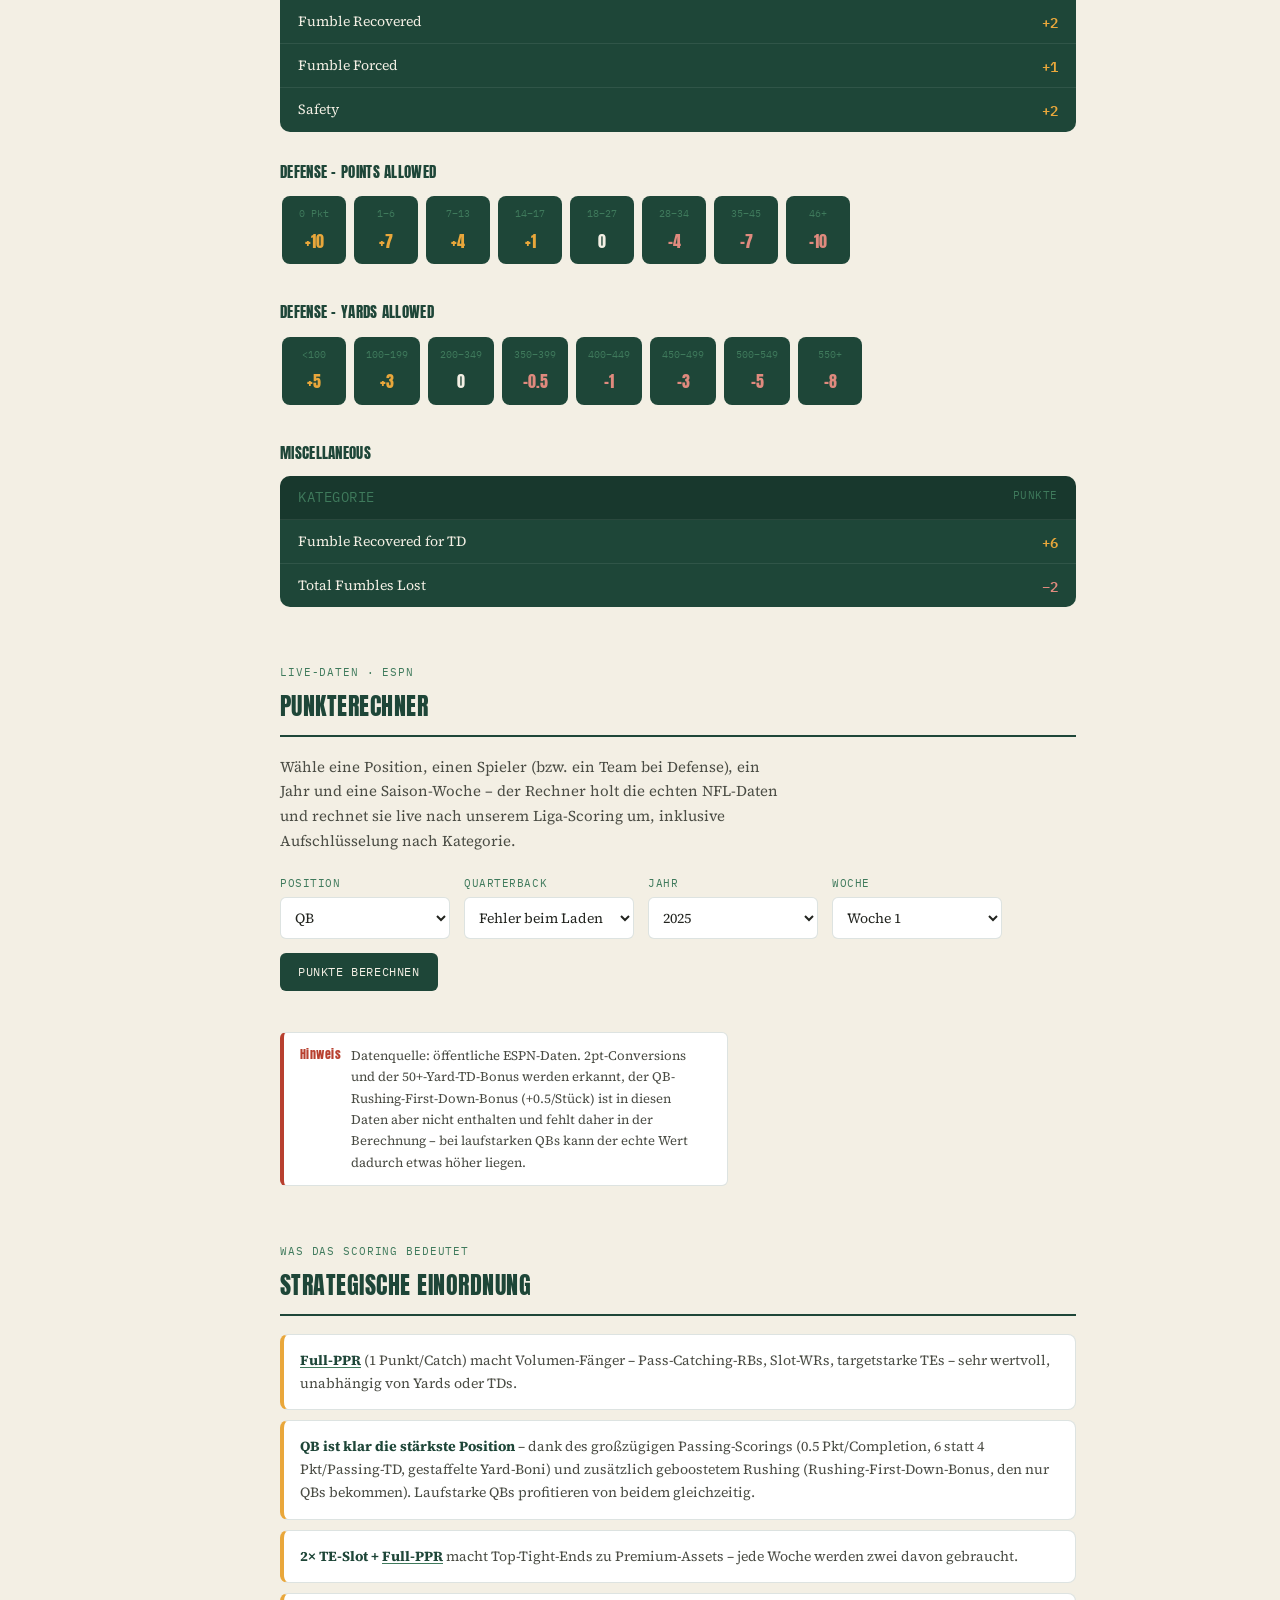
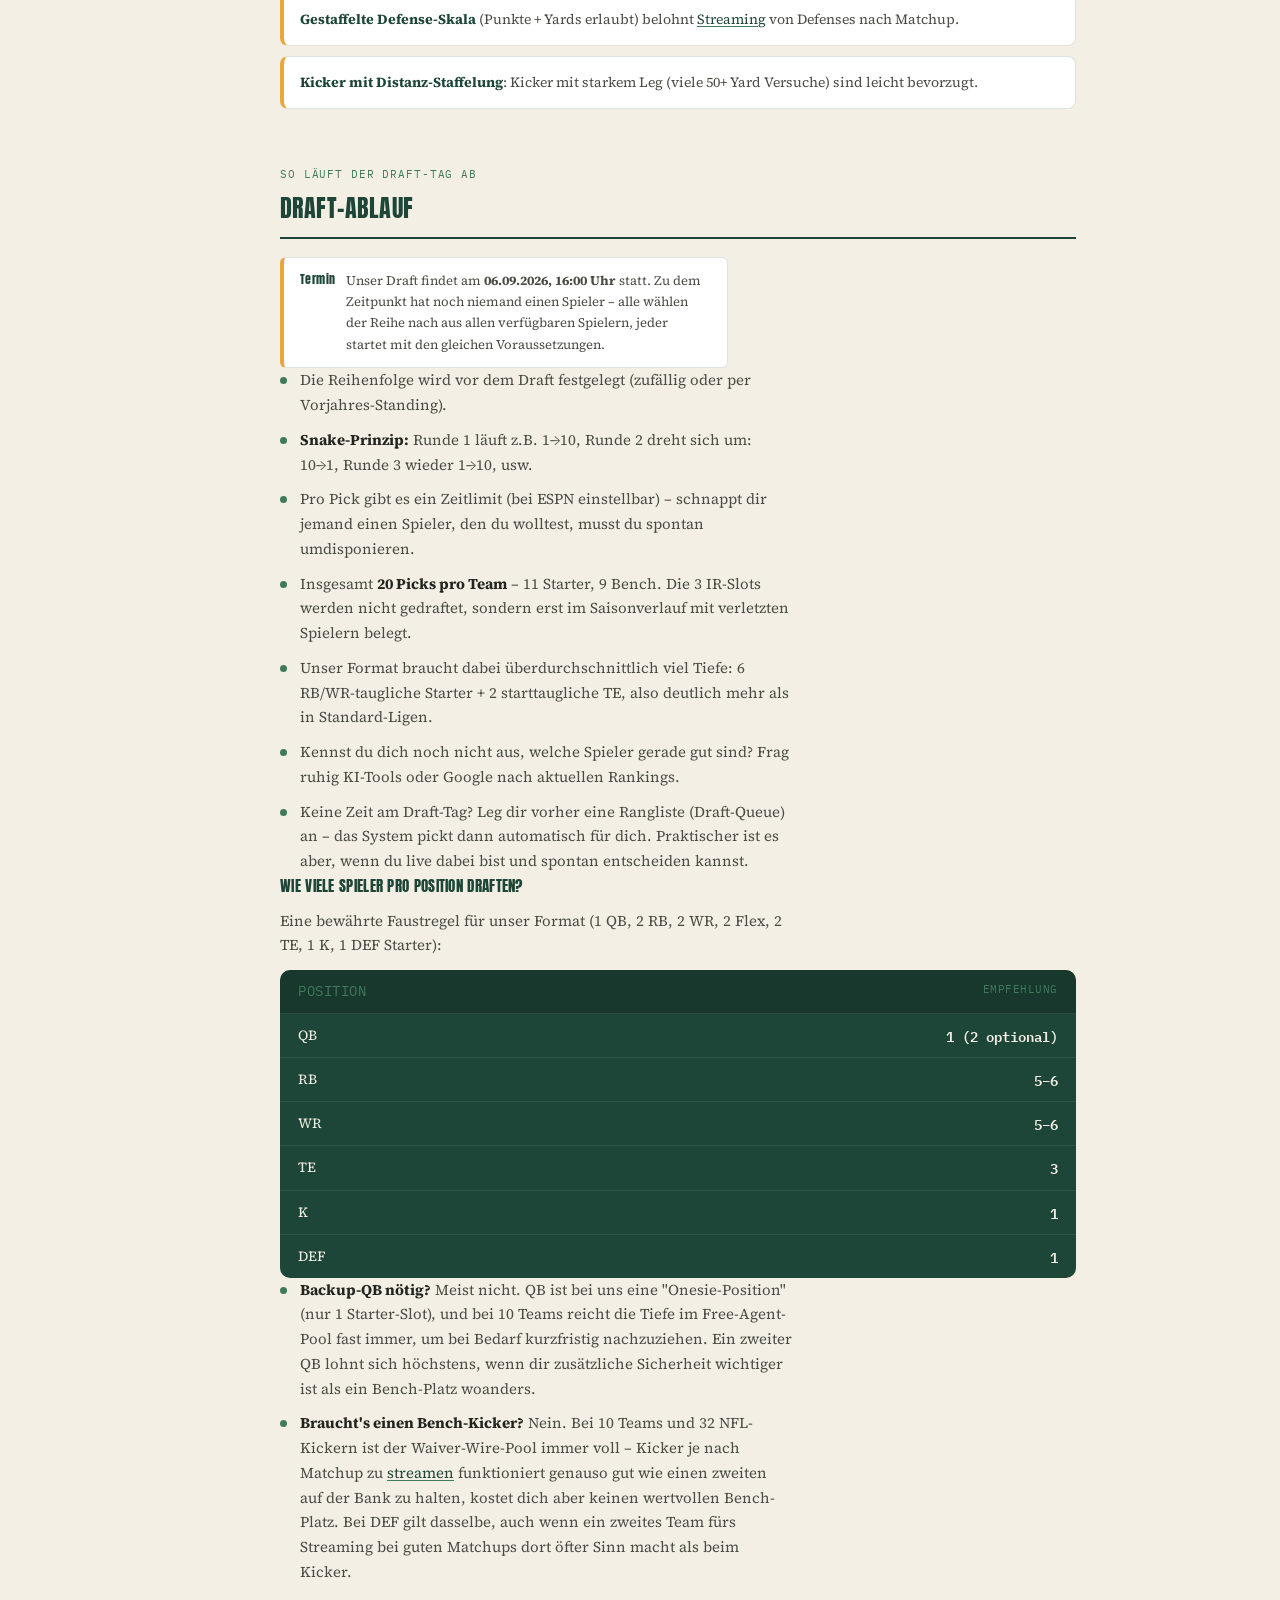
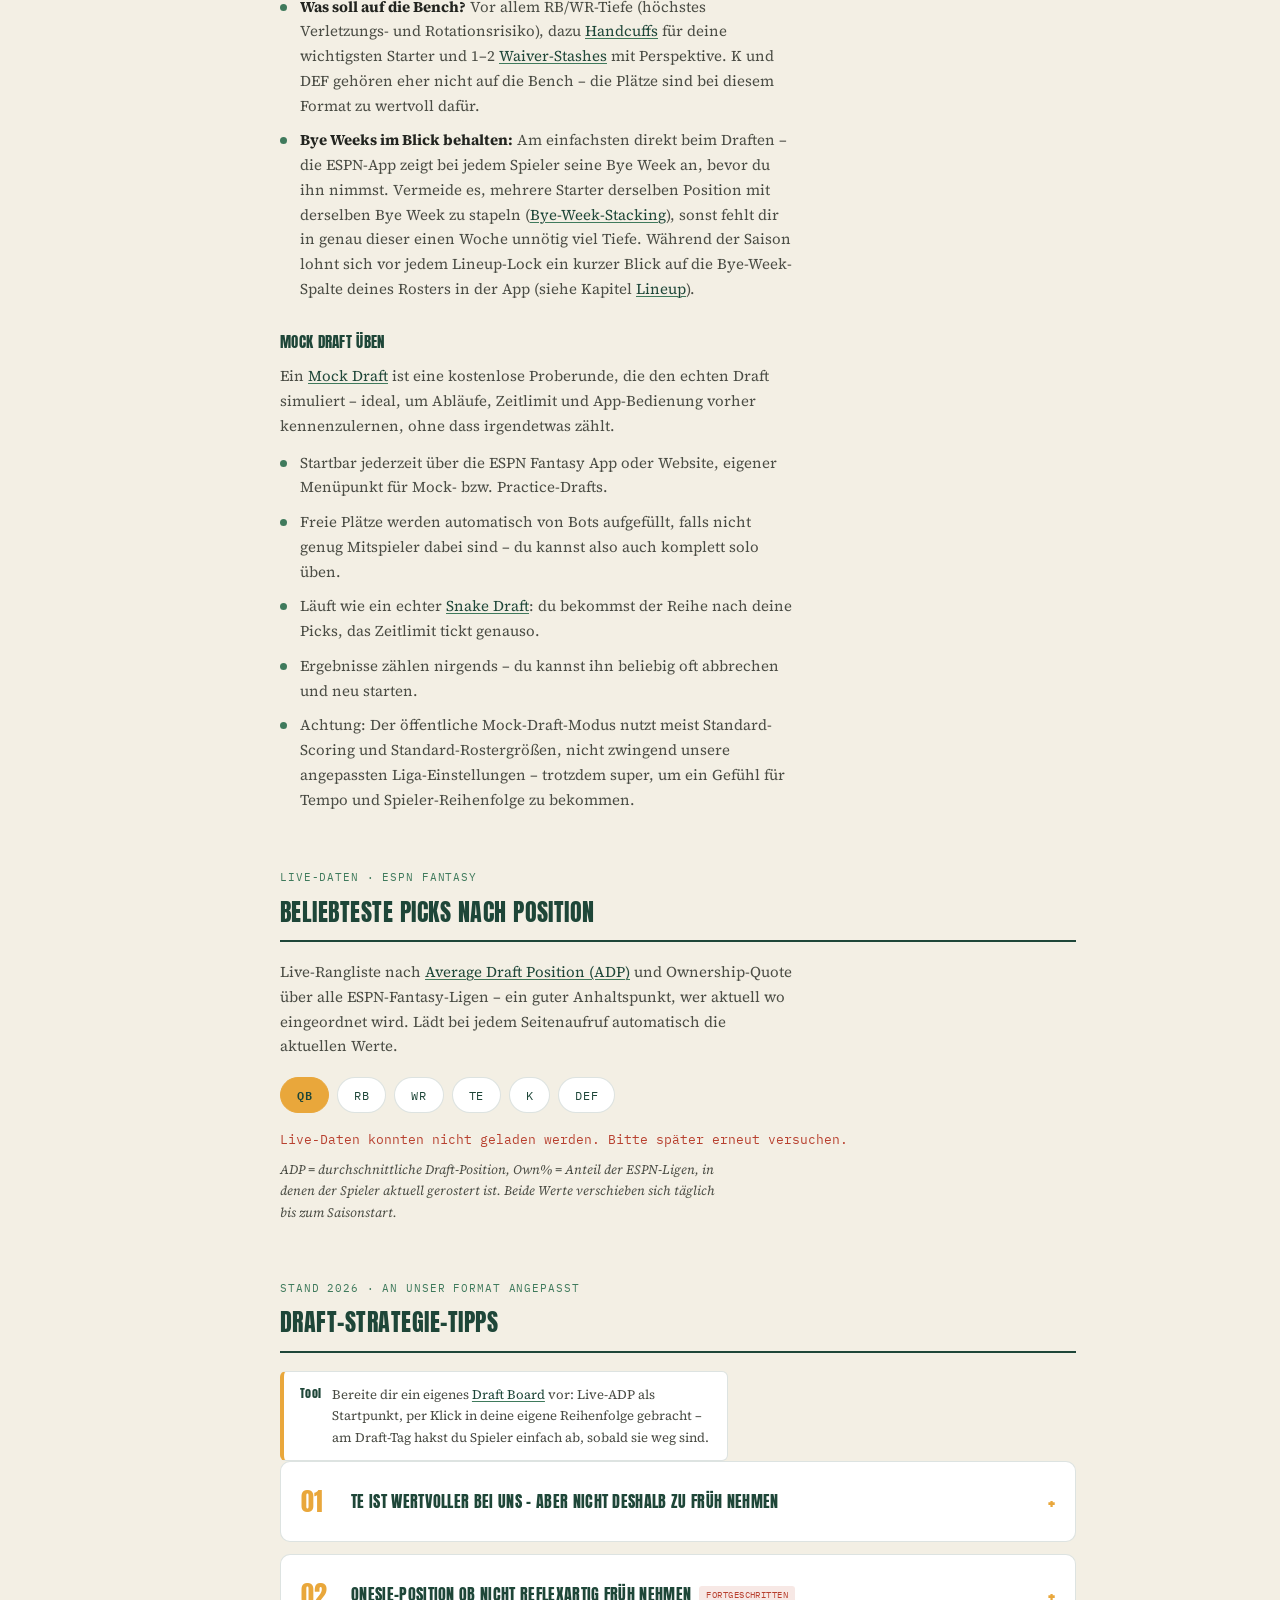
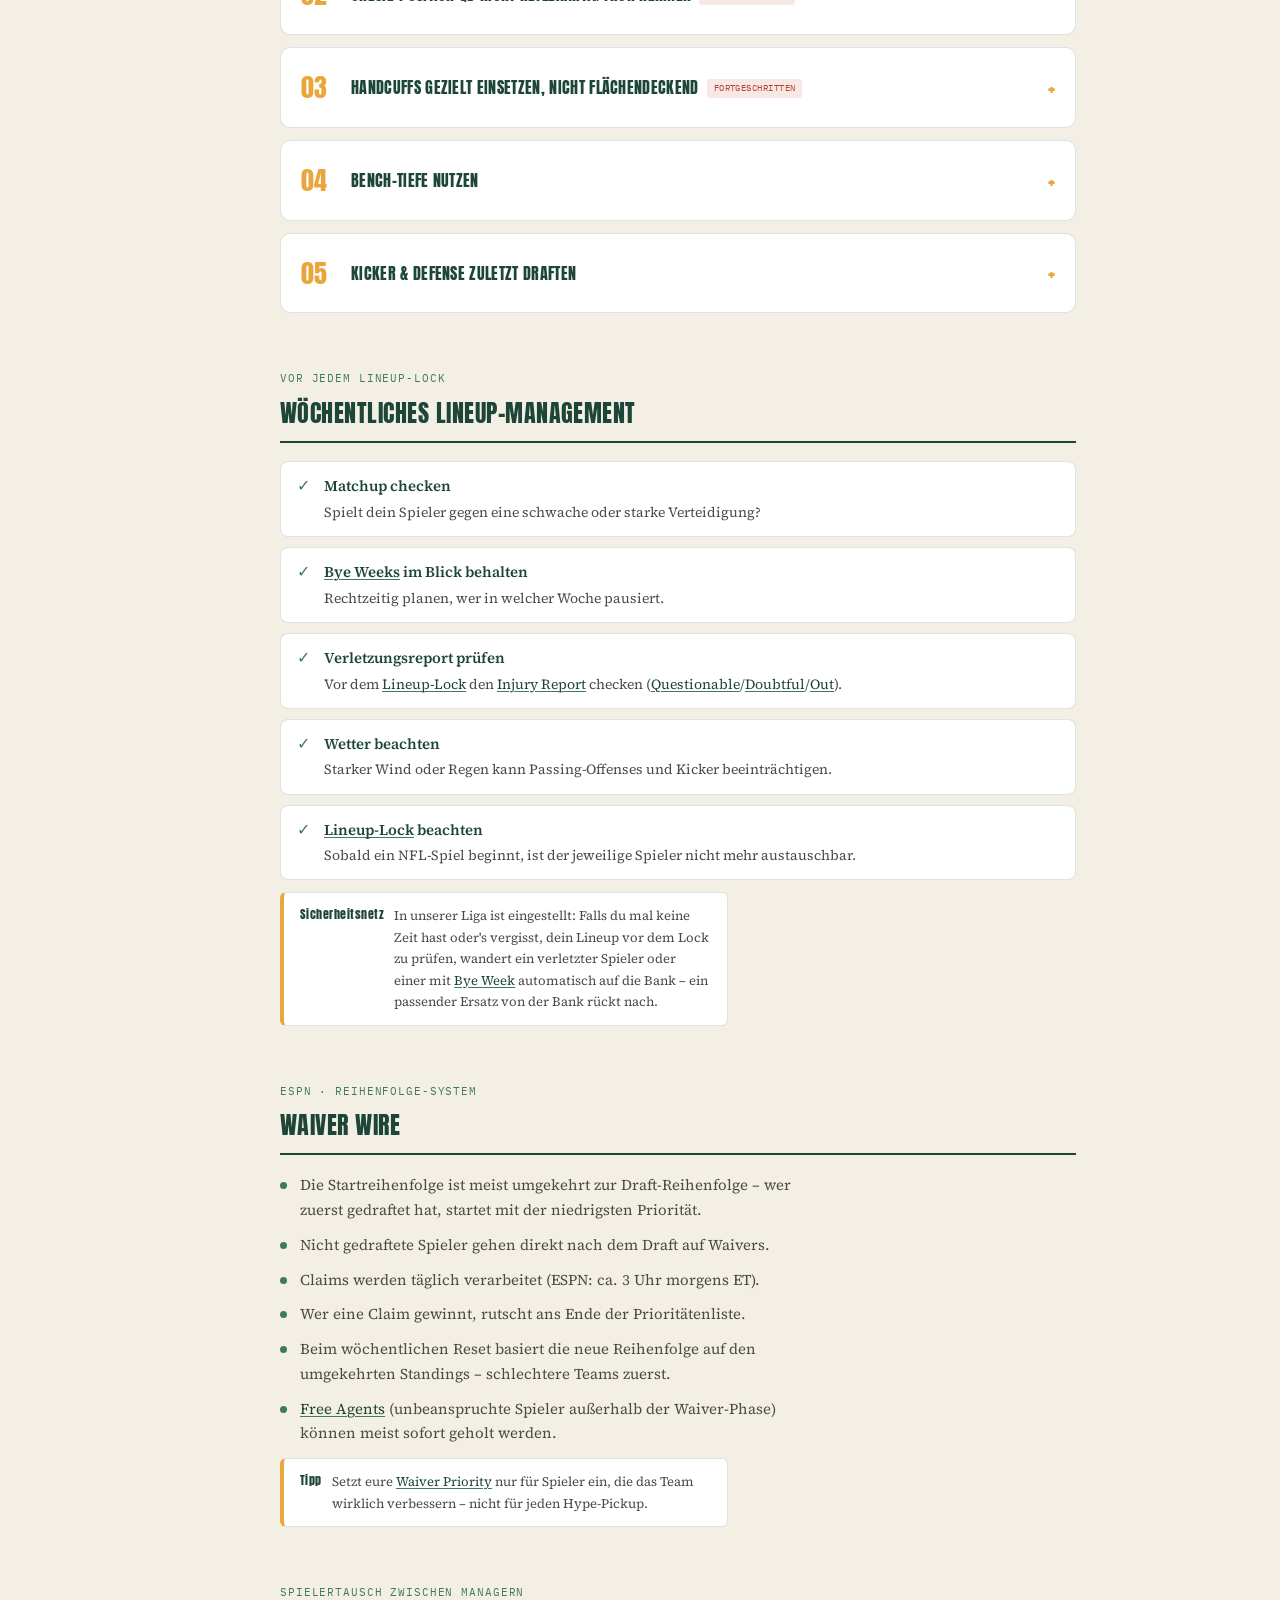
==== commit 489ee332: "Neue Startseite start.html als mobile Navigations-Hub Landet man künftig zuerst auf start.html: Team" ====
--- a/index.html
+++ b/index.html
@@ -1113,10 +1113,10 @@
 <header class="topbar">
   <div class="row">
     <div class="header-top-row">
-    <div class="title-group">
+    <a class="title-group" href="start.html">
       <img class="header-logo is-hidden" id="headerLogo" src="" alt="">
       <span class="title">Fantasy Playbook</span>
-    </div>
+    </a>
     <div class="chapter-nav">
       <span class="chapter-label mono" id="chapterLabel">Basics</span>
       <button class="menu-btn" id="menuOpenBtn" aria-label="Kapitelmenü öffnen" aria-controls="mobileMenu" aria-expanded="false">
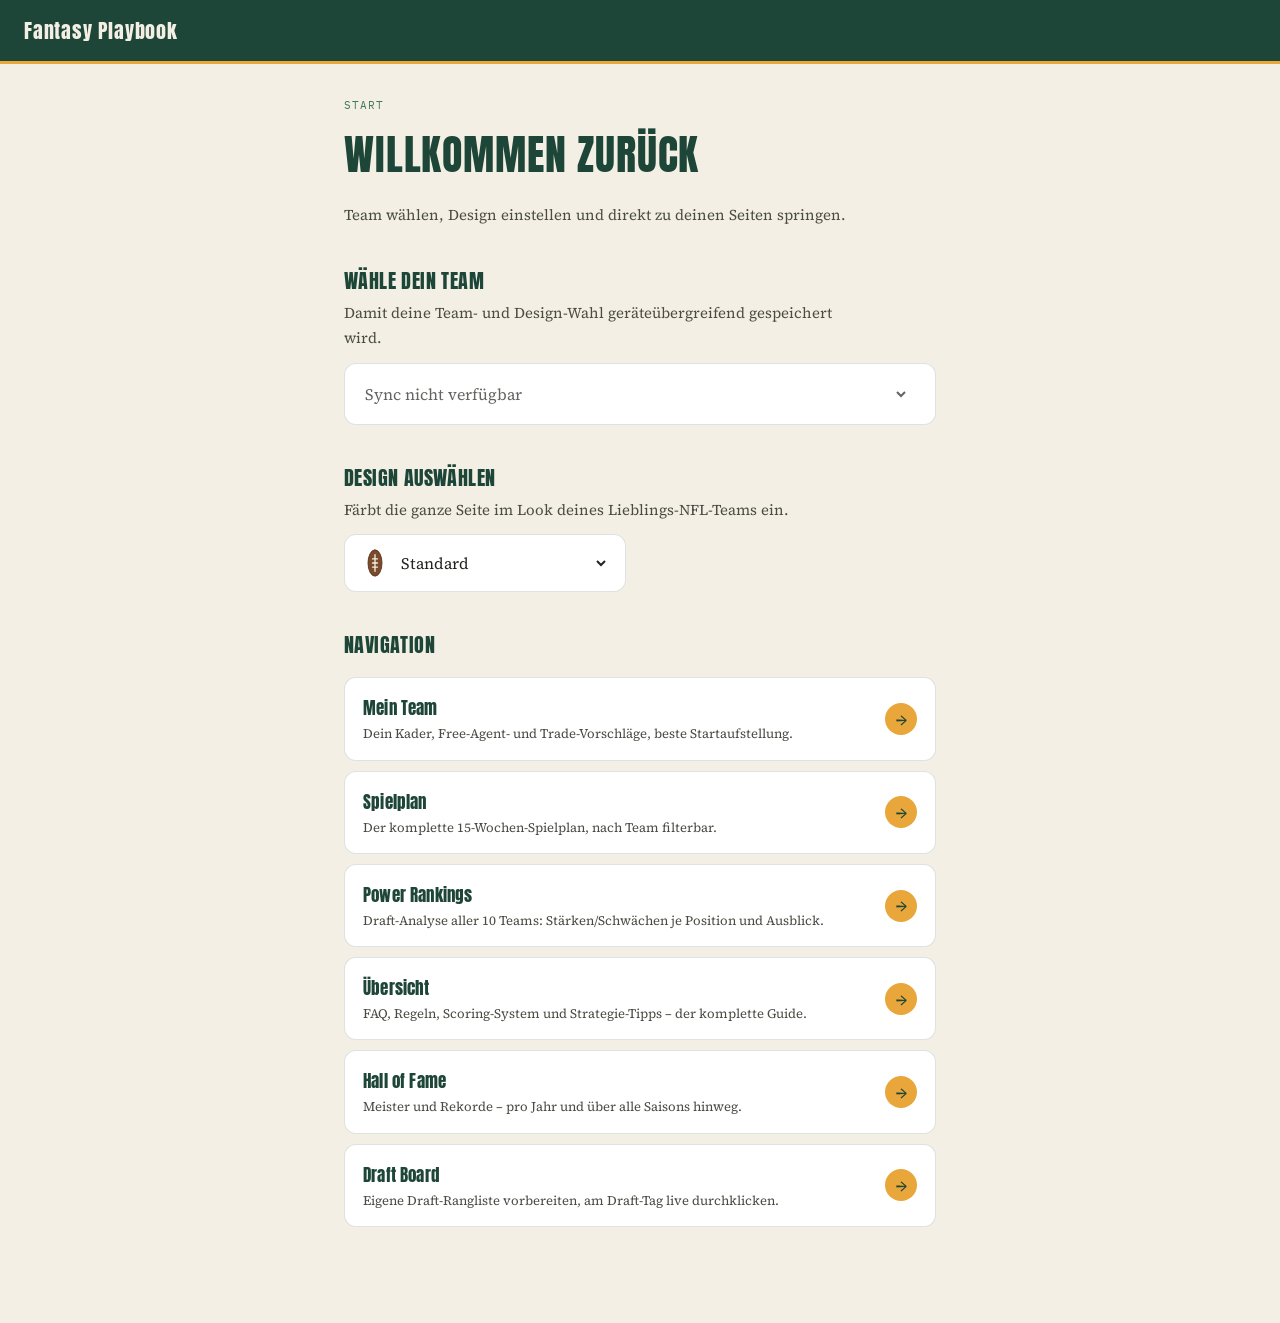
==== commit 9cbf5657: "Startseite: Redirect-Guard für Root-URL und PWA-Neustart Sowohl die nackte GitHub-Pages-URL als auch" ====
--- a/index.html
+++ b/index.html
@@ -2,6 +2,16 @@
 <html lang="de">
 <head>
 <meta charset="UTF-8">
+<script>
+(function(){
+  try {
+    var isHome = /\/(index\.html)?$/.test(location.pathname);
+    if (isHome && !location.hash && !sessionStorage.getItem('draftroom-entered')) {
+      location.replace('start.html');
+    }
+  } catch(e) {}
+})();
+</script>
 <meta name="viewport" content="width=device-width, initial-scale=1.0">
 <title>Fantasy Playbook</title>
 <meta name="description" content="FAQ &amp; Strategie-Guide für unsere ESPN NFL Fantasy Football Liga.">
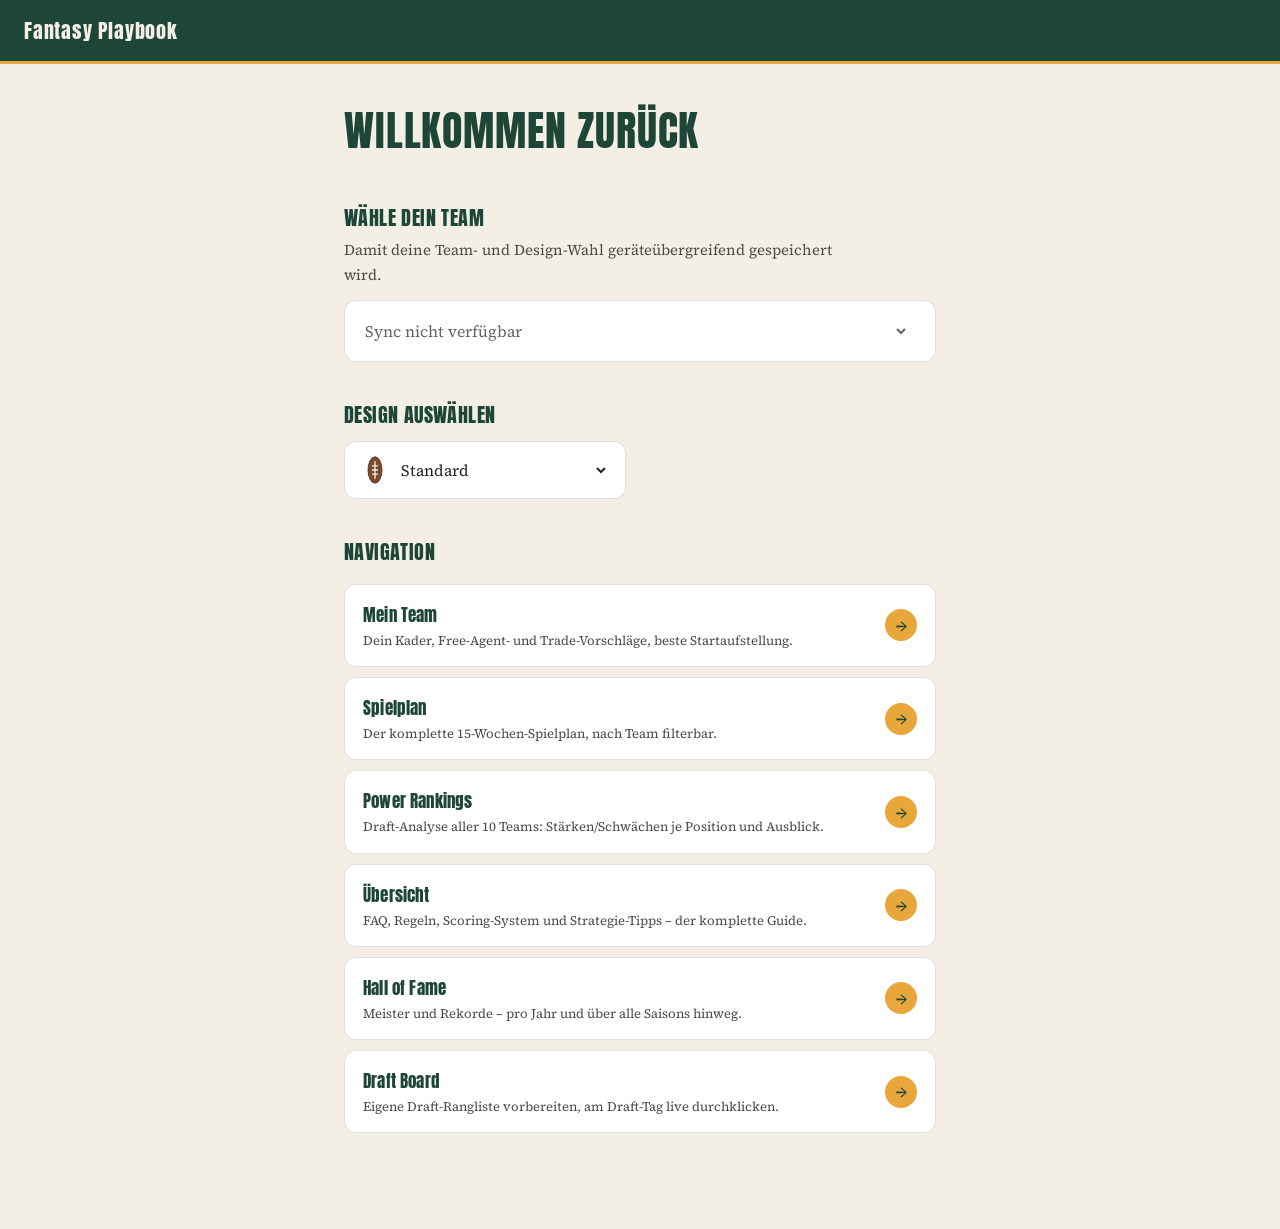
==== commit 42094a6e: "Animationen seitenweit ausgerollt (1/2): Grundlage + Power Rankings Nutzer-Feedback zum Testlauf auf" ====
--- a/index.html
+++ b/index.html
@@ -36,10 +36,10 @@
 <link rel="preconnect" href="https://fonts.googleapis.com">
 <link rel="preconnect" href="https://fonts.gstatic.com" crossorigin>
 <link href="https://fonts.googleapis.com/css2?family=Anton&family=Source+Serif+4:opsz,wght@8..60,400;8..60,600;8..60,700&family=IBM+Plex+Mono:wght@500;600&display=swap" rel="stylesheet">
-<link rel="stylesheet" href="theme.css?v=20260915">
+<link rel="stylesheet" href="theme.css?v=20260924">
 <script src="https://cdn.jsdelivr.net/npm/@supabase/supabase-js@2"></script>
 <script src="sync.js"></script>
-<script src="shared.js?v=20260915"></script>
+<script src="shared.js?v=20260924"></script>
 <script data-goatcounter="https://radosantar.goatcounter.com/count" async src="//gc.zgo.at/count.js"></script>
 <style>
   *{box-sizing:border-box;margin:0;padding:0;}
@@ -1301,7 +1301,7 @@
 
       <h3 class="sub-head">Wie funktioniert eine Saison?</h3>
       <p class="copy">Dein Team besteht aus echten NFL-Spielern – im echten Spiel musst du selbst nichts tun. Punkte kommen automatisch aus deren realer Leistung am Wochenende, nach dem Scoring-System weiter unten.</p>
-      <p class="copy">Jede Woche trittst du im Direktduell gegen ein anderes Team der Liga an: Wer mit seiner Startaufstellung mehr Punkte holt, gewinnt die Woche. Die Liga ist in zwei Conferences zu je 5 Teams aufgeteilt (NFC und AFC). Nach 15 Wochen Liga-Phase geht's in die Playoffs: Die beiden Conference-Sieger sowie die zwei besten Teams unter den übrigen acht (unabhängig von der Conference) ziehen als Wildcards ein – macht 4 Playoff-Teams, die zwei Wochen lang um den Titel spielen. Die übrigen 6 Teams spielen parallel, ebenfalls zwei Wochen lang, eine Consolation Bracket um die Plätze 5–10.</p>
+      <p class="copy">Jede Woche trittst du im Direktduell gegen ein anderes Team der Liga an: Wer mit seiner Startaufstellung mehr Punkte holt, gewinnt die Woche. Die Liga ist in zwei Conferences zu je 5 Teams aufgeteilt (NFC und AFC). Nach 15 Wochen Liga-Phase geht's in die Playoffs: Die Top 2 jeder Conference ziehen ein – macht 4 Playoff-Teams, die zwei Wochen lang um den Titel spielen. Die übrigen 6 Teams spielen parallel, ebenfalls zwei Wochen lang, eine Consolation Bracket um die Plätze 5–10.</p>
       <p class="copy">Neben dem Ruhm gibt's am Saisonende einen Champions Ring für den Sieger. Design wird mitten in der Saison gemeinsam abgestimmt, die Kosten (ca. 5–10 CHF pro Person) werden unter allen geteilt.</p>
       <div class="tip-box">
         <span class="flag">Tool</span>
@@ -1309,12 +1309,12 @@
       </div>
 
       <h3 class="sub-head">Playoff-Format</h3>
-      <p class="copy">Nach Woche 15 steht die Endplatzierung jeder Conference fest. Die beiden Conference-Sieger ziehen direkt ein, die restlichen zwei Playoff-Plätze gehen als Wildcards an die zwei besten Teams unter allen übrigen acht – unabhängig davon, ob sie Conference-Zweite, -Dritte oder schlechter platziert sind. Der Rest spielt parallel, ebenfalls über Woche 16 und 17, eine Consolation Bracket um die Plätze 5–10. So könnte ein Beispiel-Endstand nach 15 Wochen aussehen (nur zur Veranschaulichung):</p>
+      <p class="copy">Nach Woche 15 steht die Endplatzierung jeder Conference fest. Die Top 2 jeder Conference (NFC und AFC) ziehen direkt in die Playoffs ein – unabhängig davon, wie ihre Bilanz im Vergleich zur jeweils anderen Conference aussieht, auch wenn eine Conference insgesamt schwächer ist als die andere. Der Rest (Platz 3–5 je Conference) spielt parallel, ebenfalls über Woche 16 und 17, eine Consolation Bracket um die Plätze 5–10. So könnte ein Beispiel-Endstand nach 15 Wochen aussehen (nur zur Veranschaulichung):</p>
       <div class="standings-div-label mono">NFC</div>
       <div class="standings">
         <div class="srow head"><span>#</span><span class="team">Team</span><span>Bilanz</span><span>Punkte</span><span>Quali</span></div>
         <div class="srow playoff"><span class="seed">1.</span><span class="team">Saints of Anarchy</span><span>11-3</span><span>1742.4</span><span class="qual-tag">Conf.-Sieger</span></div>
-        <div class="srow playoff"><span class="seed">2.</span><span class="team">Hopp Schwiiz</span><span>9-5</span><span>1655.7</span><span class="qual-tag">Wildcard</span></div>
+        <div class="srow playoff"><span class="seed">2.</span><span class="team">Hopp Schwiiz</span><span>9-5</span><span>1655.7</span><span class="qual-tag">Conf. #2</span></div>
         <div class="srow"><span class="seed">3.</span><span class="team">Tackleberry Finn</span><span>7-7</span><span>1589.9</span><span></span></div>
         <div class="srow"><span class="seed">4.</span><span class="team">Buhaaner</span><span>6-8</span><span>1518.6</span><span></span></div>
         <div class="srow"><span class="seed">5.</span><span class="team">Apukalypse Now</span><span>3-11</span><span>1402.8</span><span></span></div>
@@ -1323,19 +1323,19 @@
       <div class="standings">
         <div class="srow head"><span>#</span><span class="team">Team</span><span>Bilanz</span><span>Punkte</span><span>Quali</span></div>
         <div class="srow playoff"><span class="seed">1.</span><span class="team">Zurich City Ravens</span><span>10-4</span><span>1698.2</span><span class="qual-tag">Conf.-Sieger</span></div>
-        <div class="srow playoff"><span class="seed">2.</span><span class="team">Sherlock Mahomes</span><span>8-6</span><span>1611.3</span><span class="qual-tag">Wildcard</span></div>
+        <div class="srow playoff"><span class="seed">2.</span><span class="team">Sherlock Mahomes</span><span>8-6</span><span>1611.3</span><span class="qual-tag">Conf. #2</span></div>
         <div class="srow"><span class="seed">3.</span><span class="team">Run CMC</span><span>7-7</span><span>1572.5</span><span></span></div>
         <div class="srow"><span class="seed">4.</span><span class="team">TM06</span><span>6-8</span><span>1540.1</span><span></span></div>
         <div class="srow"><span class="seed">5.</span><span class="team">Queen of Chaos</span><span>5-9</span><span>1455.2</span><span></span></div>
       </div>
-      <p class="note-text">"#" ist die Platzierung innerhalb der Conference. Die beiden Wildcards sind hier zufällig auch die Conference-Zweiten (9-5 und 8-6 sind die besten Bilanzen unter allen Nicht-Conference-Siegern) – das ist Zufall dieses Beispiels, kein Teil der Regel: eine Wildcard könnte genauso gut eine Conference-Dritte sein, wenn die eine bessere Bilanz hat als der Zweite der anderen Conference.</p>
+      <p class="note-text">"#" ist die Platzierung innerhalb der Conference. Die Top 2 jeder Conference ziehen immer in die Playoffs ein, unabhängig von der Bilanz der anderen Conference – auch wenn eine Conference insgesamt schwächer ist als die andere und ein Conference-Dritter anderswo eigentlich die bessere Bilanz hätte.</p>
 
       <div class="tip-box">
         <span class="flag">Tiebreaker</span>
         <span>Bei gleicher Bilanz entscheidet in dieser Reihenfolge: 1. Head-to-Head-Bilanz der direkten Duelle 2. Punkte gesamt in der Liga-Phase 3. Conference-Bilanz 4. Wenigste Punkte kassiert 5. Münzwurf.</span>
       </div>
       <p class="note-text">Tackleberry Finn und Run CMC sind beide 7-7 – das direkte Duell in der Liga-Phase entscheidet, wer als Seed 5 (statt 6) in die Consolation Bracket geht: Tackleberry Finn hat gegen Run CMC gewonnen und schnappt sich den besseren Seed.</p>
-      <p class="note-text">Playoff-Seeds (Conference-Sieger zuerst, dann Wildcards nach Bilanz): 1 Saints of Anarchy · 2 Zurich City Ravens · 3 Hopp Schwiiz · 4 Sherlock Mahomes. Consolation Bracket: 5 Tackleberry Finn · 6 Run CMC · 7 TM06 · 8 Buhaaner · 9 Queen of Chaos · 10 Apukalypse Now.</p>
+      <p class="note-text">Playoff-Seeds (die 4 Top-2-Teams aus NFC und AFC, sortiert nach Gesamt-Bilanz über beide Conferences): 1 Saints of Anarchy · 2 Zurich City Ravens · 3 Hopp Schwiiz · 4 Sherlock Mahomes. Consolation Bracket: 5 Tackleberry Finn · 6 Run CMC · 7 TM06 · 8 Buhaaner · 9 Queen of Chaos · 10 Apukalypse Now.</p>
 
       <p class="copy">Die Playoffs laufen mit echtem <strong>Reseeding</strong>: Nach jeder Runde werden die verbliebenen Teams neu nach Seed sortiert, der höchste verbliebene Seed spielt immer gegen den niedrigsten. Bei 4 Teams braucht's dafür keine Freilose: Seed 1 gegen Seed 4, Seed 2 gegen Seed 3 – die Sieger spielen danach um den Titel, die Verlierer um Platz 3.</p>
 
--- a/theme.css
+++ b/theme.css
@@ -444,3 +444,19 @@
 @media (max-width:640px){
   .back-to-top{right:14px;bottom:14px;width:40px;height:40px;}
 }
+
+/* Gemeinsame Basis fürs sanftere Grundgefühl der Seite (Auf-/Zuklappen, Seitenaufbau) - Details
+   siehe initAnimatableDetails() in shared.js. Erstmal auf my-team.html erprobt, jetzt seitenweit. */
+details.js-animatable{overflow:hidden;}
+
+@keyframes pageFadeIn{from{opacity:0;transform:translateY(6px);}to{opacity:1;transform:translateY(0);}}
+
+/* Wiederverwendbares Fade-in für Inhalte, die per Tab/Filter neu eingeblendet werden (z.B. Liga-
+   vs. Conference-Ansicht) - Klasse per JS beim Umschalten setzen (siehe jeweilige Seiten). */
+@media (prefers-reduced-motion: no-preference){
+  .fade-in{animation:pageFadeIn .2s ease;}
+}
+
+@media (prefers-reduced-motion: no-preference){
+  main{animation:pageFadeIn .3s ease;}
+}
